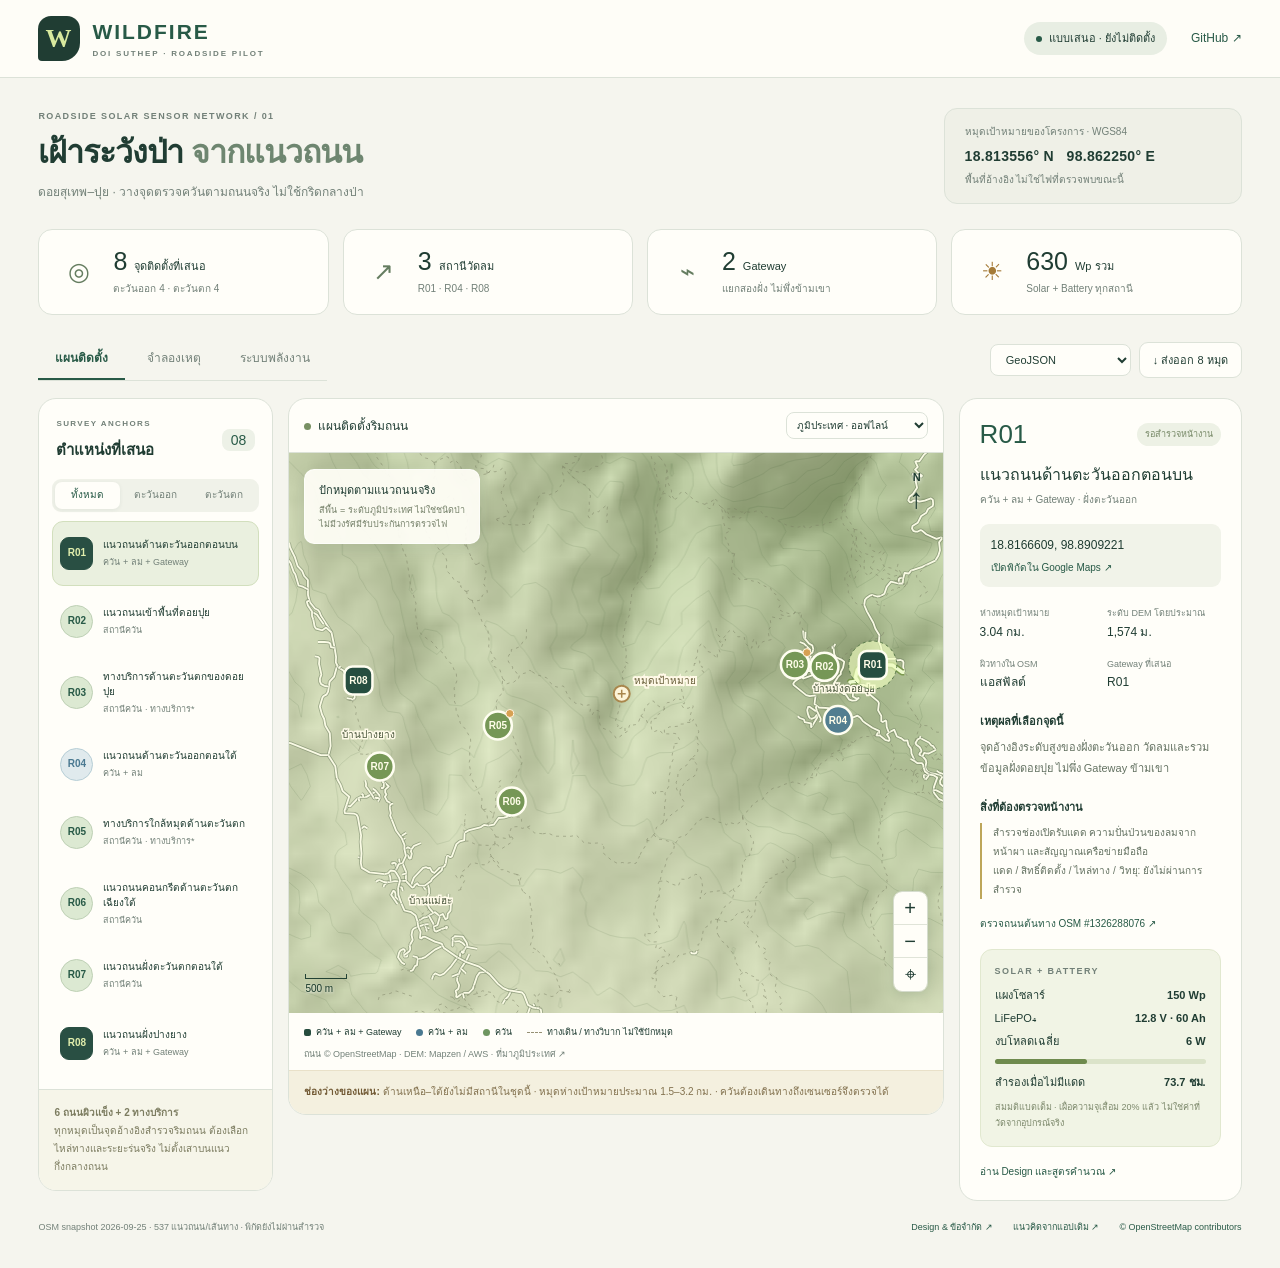
==== index.html @ 9681cc27 "feat: carry legacy PM CO history and incident timeline into roadside solar app" ====
<!doctype html>
<html lang="th">
<head>
  <meta charset="utf-8">
  <meta name="viewport" content="width=device-width,initial-scale=1">
  <meta name="theme-color" content="#193c32">
  <meta name="description" content="แผนเซนเซอร์ริมถนน 8 จุด รอบดอยสุเทพ–ปุย ใช้ Solar panel + Battery พร้อมแผนที่จริงและสถานการณ์จำลอง">
  <title>Wildfire — เฝ้าระวังป่าจากแนวถนน</title>
  <link rel="stylesheet" href="./styles.css">
  <link rel="stylesheet" href="./history.css">
</head>
<body>
  <a class="skip" href="#main">ข้ามไปเนื้อหา</a>
  <header class="topbar">
    <a class="brand" href="./index.html" aria-label="Wildfire หน้าแรก"><span class="brand-icon">W</span><span>WILDFIRE<small>DOI SUTHEP · ROADSIDE PILOT</small></span></a>
    <div class="topbar-right"><span class="mode-pill" id="mode-pill"><i></i>แบบเสนอ · ยังไม่ติดตั้ง</span><a href="https://github.com/saratchai1/wildfire" target="_blank" rel="noopener noreferrer" class="repo-link">GitHub ↗</a></div>
  </header>
  <main id="main">
    <section class="intro"><div><p class="eyebrow">ROADSIDE SOLAR SENSOR NETWORK / 01</p><h1>เฝ้าระวังป่า <span>จากแนวถนน</span></h1><p class="intro-copy">ดอยสุเทพ–ปุย · วางจุดตรวจควันตามถนนจริง ไม่ใช้กริดกลางป่า</p></div><div class="target-card"><span class="tiny-label">หมุดเป้าหมายของโครงการ · WGS84</span><strong>18.813556° N &nbsp; 98.862250° E</strong><small>พื้นที่อ้างอิง ไม่ใช่ไฟที่ตรวจพบขณะนี้</small></div></section>
    <section class="metrics" aria-label="สรุปแผนติดตั้ง"><article><span class="metric-icon">◎</span><div><strong>8 <small>จุดติดตั้งที่เสนอ</small></strong><span>ตะวันออก 4 · ตะวันตก 4</span></div></article><article><span class="metric-icon">↗</span><div><strong>3 <small>สถานีวัดลม</small></strong><span>R01 · R04 · R08</span></div></article><article><span class="metric-icon">⌁</span><div><strong>2 <small>Gateway</small></strong><span>แยกสองฝั่ง ไม่พึ่งข้ามเขา</span></div></article><article><span class="metric-icon solar">☀</span><div><strong>630 <small>Wp รวม</small></strong><span>Solar + Battery ทุกสถานี</span></div></article></section>
    <nav class="view-nav" aria-label="หน้าหลัก"><div class="tabs"><button class="active" data-view="plan" aria-pressed="true">แผนติดตั้ง</button><button data-view="demo" aria-pressed="false">จำลองเหตุ</button><button data-view="power" aria-pressed="false">ระบบพลังงาน</button></div><div class="export-group"><label class="sr-only" for="export-format">รูปแบบไฟล์พิกัด</label><select id="export-format"><option value="geojson">GeoJSON</option><option value="kml">KML / Google Earth</option><option value="csv">CSV</option></select><button id="export" class="button-outline">↓ ส่งออก 8 หมุด</button></div></nav>
    <section id="demo-controls" class="demo-controls" hidden aria-label="ควบคุมสถานการณ์จำลอง">
      <div class="demo-notice"><strong>สถานการณ์สังเคราะห์</strong><span>ไม่เชื่อมเซนเซอร์จริง · ไม่ส่งแจ้งเตือนหรือคำสั่งภายนอก</span></div>
      <div class="demo-inputs"><label>ฉากจำลอง<select id="scenario"><option value="smoke">ควัน PM + CO</option><option value="dust">ฝุ่นถนน · PM เพิ่มอย่างเดียว</option><option value="offline">ขาดข้อมูลฝั่งตะวันตก</option></select></label><label>จุดเริ่มฉาก<select id="source"><option value="target">หมุดเป้าหมายกลางป่า</option><option value="R03">ใกล้ R03 · ทดสอบตรวจจับ</option><option value="R05">ใกล้ R05 · ทดสอบตรวจจับ</option></select></label><label>ลมพัดไป <strong id="wind-label">90° · ตะวันออก</strong><input id="wind" type="range" min="0" max="359" value="90"></label><label>ความเร็วลม <strong id="speed-label">2.5 m/s</strong><input id="wind-speed" type="range" min="0" max="8" step="0.5" value="2.5"></label><label>อัตราลามตั้งต้นสมมติ <strong id="ros-label">4 m/min</strong><input id="ros" type="range" min="1" max="15" value="4"></label></div>
      <div class="playback"><button id="play" class="button-dark">▶ เล่นฉาก</button><button id="restart" class="button-outline">เริ่มใหม่</button><label class="timeline-label" for="minute">เวลา <strong id="minute-label">25 นาที</strong></label><input id="minute" type="range" min="0" max="60" value="25"><output id="demo-summary" aria-live="polite"></output></div>
    </section>
    <section id="workspace" class="workspace" aria-label="แผนที่และสถานี">
      <aside class="station-rail"><div class="rail-heading"><div><p class="eyebrow">SURVEY ANCHORS</p><h2>ตำแหน่งที่เสนอ</h2></div><span class="count-chip">08</span></div><div class="side-filter" role="group" aria-label="กรองฝั่ง"><button data-side="all" class="active" aria-pressed="true">ทั้งหมด</button><button data-side="E" aria-pressed="false">ตะวันออก</button><button data-side="W" aria-pressed="false">ตะวันตก</button></div><div id="site-list" class="site-list"></div><p class="rail-note"><b>6 ถนนผิวแข็ง + 2 ทางบริการ</b><br>ทุกหมุดเป็นจุดอ้างอิงสำรวจริมถนน ต้องเลือกไหล่ทางและระยะร่นจริง ไม่ตั้งเสาบนแนวกึ่งกลางถนน</p></aside>
      <section class="map-panel"><div class="map-toolbar"><div><span class="small-dot"></span><strong id="map-title">แผนติดตั้งริมถนน</strong></div><label><span class="sr-only">แผนที่ฐาน</span><select id="basemap"><option value="terrain">ภูมิประเทศ · ออฟไลน์</option><option value="satellite">ภาพดาวเทียม · ออนไลน์</option><option value="street">ถนน OSM · ออนไลน์</option></select></label></div>
        <div id="map" class="map" tabindex="0" role="region" aria-label="แผนที่เซนเซอร์ ใช้ปุ่มลูกศรเลื่อน ปุ่มบวกและลบซูม หรือเลือกสถานีจากรายการ"><canvas id="terrain-canvas" aria-hidden="true"></canvas><div id="tile-layer" aria-hidden="true"></div><svg id="map-svg" xmlns="http://www.w3.org/2000/svg" aria-label="หมุดสถานีและแนวถนน"></svg><div class="map-caption" id="map-caption"><b>ปักหมุดตามแนวถนนจริง</b><span>ไม่มีวงรัศมีรับประกันการตรวจไฟ</span></div><div class="north" aria-label="ทิศเหนือ">N<span>↑</span></div><div class="map-tools"><button id="zoom-in" aria-label="ซูมเข้า">+</button><button id="zoom-out" aria-label="ซูมออก">−</button><button id="fit" aria-label="แสดงทุกหมุด">⌖</button></div><div class="map-scale"><div id="scale-line"></div><span id="scale-label"></span></div><div id="tile-error" class="tile-error" hidden>ภาพฐานโหลดไม่ได้ · ถนนและภูมิประเทศออฟไลน์ยังใช้งานได้</div></div>
        <div class="map-legend"><span><i class="legend-dot hub"></i>ควัน + ลม + Gateway</span><span><i class="legend-dot weather"></i>ควัน + ลม</span><span><i class="legend-dot"></i>ควัน</span><span><i class="legend-dash"></i>ทางเดิน / ทางวิบาก ไม่ใช้ปักหมุด</span></div><div class="map-attribution" id="map-attribution"></div><div class="coverage-note"><b>ช่องว่างของแผน:</b> ด้านเหนือ–ใต้ยังไม่มีสถานีในชุดนี้ · หมุดห่างเป้าหมายประมาณ 1.5–3.2 กม. · ควันต้องเดินทางถึงเซนเซอร์จึงตรวจได้</div>
      </section>
      <aside id="details" class="details" aria-label="รายละเอียดสถานีที่เลือก"></aside>
    </section>
    <section id="power-view" class="power-view" hidden aria-label="คำนวณระบบพลังงาน"><div class="power-heading"><div><p class="eyebrow">ENERGY BUDGET</p><h2>พลังงานพอไหม เมื่อไม่มีแดด?</h2><p>ปรับสมมติฐานทั้งเครือข่าย แล้วดูผลแยกกำลังผลิตกับพลังงานสำรอง</p></div><span class="neutral-pill">ค่าคำนวณ · ไม่ใช่การวัดหน้างาน</span></div><div class="energy-controls"><label>แดดเทียบเท่าเต็มกำลัง <strong id="psh-label">3.0 ชั่วโมง/วัน</strong><input id="psh" type="range" min="0" max="6" step="0.5" value="3"></label><label>พลังงานแดดที่เหลือหลังเงาบัง <strong id="shade-label">100%</strong><input id="shade" type="range" min="0" max="100" step="5" value="100"></label><label>โหลดเทียบงบตั้งต้น <strong id="load-label">1.0 เท่า</strong><input id="load" type="range" min="0.5" max="3" step="0.1" value="1"></label></div><div id="energy-summary" class="energy-summary"></div><div class="table-scroll"><table><thead><tr><th>สถานี / ชุด</th><th>แผง</th><th>แบตเตอรี่</th><th>ใช้ / วัน</th><th>ผลิต / วัน</th><th>สำรองไร้แดด</th><th>ผลตามสมมติฐาน</th></tr></thead><tbody id="power-table"></tbody></table></div><div class="power-notes"><article><h3>เผื่อแบตเตอรี่เสื่อมแล้ว</h3><p>พลังงานใช้ได้ = V × Ah × DoD 80% × ประสิทธิภาพ 90% × ความจุเมื่อเสื่อม 80% เป้าหมายสำรอง ≥72 ชั่วโมง เริ่มจากแบตเต็ม</p></article><article><h3>ริมถนนไม่ได้แปลว่าแดดไม่ถูกบัง</h3><p>ต้องสำรวจเงาต้นไม้และสันเขา โดยเฉพาะช่วงเฝ้าระวังไฟและเดือนที่แดดน้อย ค่า 3 ชั่วโมงเป็นสมมติฐานออกแบบ ไม่ใช่สถิติแดดของแต่ละหมุด</p></article><article><h3>ไม่รวมกล้องในงบนี้</h3><p>ใช้ PM + CO แบบ electrochemical และวงจรกำลังต่ำ ถ้าเพิ่มกล้อง เราเตอร์ หรืออุปกรณ์อื่น ต้องวัดโหลดจริงแล้วคำนวณใหม่</p></article></div></section>
    <footer class="footer"><span id="data-status">กำลังอ่านชุดข้อมูลอ้างอิง…</span><div><a href="./docs/DESIGN.md" target="_blank" rel="noopener">Design & ข้อจำกัด ↗</a><a href="./docs/LEGACY_REFERENCE.md" target="_blank" rel="noopener">แนวคิดจากแอปเดิม ↗</a><a href="https://www.openstreetmap.org/copyright" target="_blank" rel="noopener">© OpenStreetMap contributors</a></div></footer>
  </main>
  <div id="toast" class="toast" role="status" hidden></div>
  <noscript><p>กรุณาเปิด JavaScript เพื่อใช้งานแผนที่ ข้อมูลพิกัดยังอ่านได้ใน docs/DESIGN.md</p></noscript>
  <script src="./data/context.js"></script><script src="./data/plan.js"></script><script src="./core.js"></script><script src="./app.js"></script><script src="./history.js"></script>
</body>
</html>
---- styles.css ----
:root{--bg:#f5f5ee;--paper:#fffef9;--ink:#203d33;--muted:#728078;--line:#dce2d8;--green:#285a47;--lime:#d8e99e;--orange:#bc713b;--blue:#4a7991;--radius:18px}*{box-sizing:border-box}body{margin:0;background:var(--bg);color:var(--ink);font-family:Tahoma,'Leelawadee UI',Thonburi,Arial,sans-serif;font-size:13px;line-height:1.65}button,select,input{font:inherit}button,a,input,select{-webkit-tap-highlight-color:transparent}button{cursor:pointer}button:focus-visible,a:focus-visible,select:focus-visible,input:focus-visible,#map:focus-visible{outline:3px solid #c88936;outline-offset:3px}a{color:var(--green);text-decoration:none}a:hover{text-decoration:underline}button,select{color:var(--ink)}[hidden]{display:none!important}.sr-only{position:absolute;width:1px;height:1px;overflow:hidden;clip:rect(0,0,0,0);white-space:nowrap}.skip{position:absolute;left:16px;top:-80px;background:white;padding:12px;z-index:99}.skip:focus{top:10px}.topbar{height:78px;padding:0 3%;display:flex;justify-content:space-between;align-items:center;border-bottom:1px solid var(--line);background:#fffef9e8}.brand{display:flex;align-items:center;gap:12px;font-size:21px;font-weight:bold;letter-spacing:2px;line-height:1.2}.brand:hover{text-decoration:none}.brand small{display:block;font-size:8px;color:var(--muted);letter-spacing:1.8px;margin-top:5px}.brand-icon{display:grid;place-items:center;background:var(--ink);color:var(--lime);width:42px;height:45px;border-radius:13px 13px 18px 4px;font-size:26px;font-family:Georgia,serif}.topbar-right{display:flex;align-items:center;gap:24px}.mode-pill,.neutral-pill{padding:7px 12px;border-radius:30px;background:#e8eee3;font-size:11px;white-space:nowrap}.mode-pill i{display:inline-block;width:6px;height:6px;border-radius:100%;background:var(--green);margin-right:7px}.mode-pill.demo{background:#fff0dd;color:#975b24}.repo-link{font-size:12px}main{max-width:1720px;padding:30px 3% 14px;margin:auto}.intro{display:flex;justify-content:space-between;align-items:center;gap:22px;margin-bottom:25px}.eyebrow{font-size:9px;letter-spacing:1.4px;color:var(--muted);margin:0 0 7px;font-weight:bold}h1{font-size:clamp(25px,2.5vw,36px);line-height:1.35;letter-spacing:-1px;margin:0;font-weight:600}h1 span{color:#6e8670}.intro-copy{color:var(--muted);margin:9px 0 0;font-size:12px}.target-card{padding:15px 20px;border:1px solid var(--line);border-radius:13px;display:flex;flex-direction:column;gap:4px;min-width:298px;background:#efF0e7}.tiny-label{font-size:10px;color:var(--muted)}.target-card strong{font-size:14px;font-family:Arial,sans-serif;letter-spacing:.3px}.target-card small{font-size:10px;color:var(--muted)}.metrics{display:grid;grid-template-columns:repeat(4,1fr);gap:14px;margin-bottom:24px}.metrics article{display:flex;align-items:center;gap:15px;background:var(--paper);padding:16px 20px;border:1px solid var(--line);border-radius:14px}.metric-icon{font-size:25px;width:39px;text-align:center;color:#657d60}.metric-icon.solar{color:#a57b38}.metrics strong{display:block;font-size:25px;font-weight:500;line-height:1.2;font-family:Arial,Tahoma,sans-serif}.metrics strong small{font-size:11px;font-family:Tahoma,sans-serif;font-weight:normal}.metrics article div>span{font-size:10px;color:var(--muted);display:block;margin-top:5px}.view-nav{display:flex;justify-content:space-between;gap:10px;align-items:center;margin-bottom:17px}.tabs{display:flex;gap:5px;border-bottom:1px solid var(--line)}.tabs button{background:none;border:0;border-bottom:2px solid transparent;padding:10px 17px;font-size:12px;color:var(--muted);border-radius:0}.tabs button.active{border-bottom-color:var(--green);color:var(--green);font-weight:bold}.export-group{display:flex;gap:8px;align-items:center}select{border:1px solid var(--line);border-radius:8px;background:var(--paper);padding:8px 11px;font-size:11px;max-width:100%}.button-outline,.button-dark{padding:8px 13px;border:1px solid var(--line);border-radius:9px;background:var(--paper);font-size:11px}.button-outline:hover{background:#eaf0e2}.button-dark{background:var(--green);color:white;border-color:var(--green)}.workspace{display:grid;grid-template-columns:235px minmax(350px,1fr) 283px;gap:15px;align-items:start}.station-rail,.map-panel,.details{background:var(--paper);border:1px solid var(--line);border-radius:var(--radius);overflow:hidden}.station-rail{padding:18px 13px 0}.rail-heading{display:flex;justify-content:space-between;align-items:center;padding:0 4px}.rail-heading h2{margin:0;font-size:15px}.rail-heading .eyebrow{font-size:8px}.count-chip{background:#edf1e7;color:var(--green);padding:3px 9px;border-radius:8px;font:14px Arial}.side-filter{display:flex;gap:3px;background:#f0f2e9;padding:3px;border-radius:9px;margin:17px 0 9px}.side-filter button{flex:1;border:0;border-radius:7px;padding:5px 4px;font-size:10px;background:none;color:var(--muted)}.side-filter button.active{background:var(--paper);box-shadow:0 1px 4px #193c3212;color:var(--green)}.site-card{display:flex;gap:10px;width:100%;align-items:center;text-align:left;background:none;border:1px solid transparent;border-radius:11px;padding:11px 7px;margin:3px 0;min-height:65px}.site-card:hover{background:#f1f3eb}.site-card.selected{background:#eaf0df;border-color:#d2dfbd}.site-id{display:grid;place-items:center;flex-shrink:0;font-size:10px;font-family:Arial,sans-serif;font-weight:bold;color:var(--green);background:#dce9d2;border:1px solid #bed0b5;border-radius:50%;width:33px;height:33px}.site-id.hub{border-radius:9px;background:#294f43;color:#e1eead;border-color:#294f43}.site-id.weather{background:#e0eaed;color:var(--blue);border-color:#b6ced6}.site-id.suspect{background:#cf773b;color:white;border-color:#9b5125}.site-id.unknown{background:#a0aaa6;color:white;border-color:#85908b}.site-card strong{display:block;font-size:10px;font-weight:normal;line-height:1.5}.site-card small{display:block;font-size:9px;color:var(--muted);margin-top:3px}.conditional-mark{color:#a77030}.rail-note{font-size:10px;line-height:1.8;margin:13px -13px 0;padding:14px 15px;background:#f6f5e9;color:#7c7c60;border-top:1px solid var(--line)}.map-toolbar{display:flex;justify-content:space-between;align-items:center;padding:13px 15px;border-bottom:1px solid var(--line);gap:10px}.map-toolbar strong{font-size:12px;font-weight:normal}.map-toolbar select{font-size:10px;padding:6px}.small-dot{display:inline-block;width:7px;height:7px;border-radius:50%;background:#789063;margin-right:7px}.map{height:560px;position:relative;background:#bac8aa;overflow:hidden;touch-action:none;cursor:grab}.map:active{cursor:grabbing}#terrain-canvas,#tile-layer,#map-svg{position:absolute;inset:0;width:100%;height:100%}#tile-layer{pointer-events:none;overflow:hidden}#tile-layer img{position:absolute;max-width:none}#map-svg{pointer-events:none}#map-svg .station-marker{pointer-events:all;cursor:pointer}.map-caption{position:absolute;top:16px;left:15px;background:#fffef7ed;box-shadow:0 4px 18px #203d3312;padding:11px 14px;border:1px solid #fff9;border-radius:10px;pointer-events:none;max-width:calc(100% - 78px);font-size:11px}.map-caption b{display:block;font-weight:normal}.map-caption span{display:block;font-size:9px;color:#758069;margin-top:3px}.north{position:absolute;right:19px;top:18px;text-align:center;font:bold 11px Arial;color:#1e3c31;text-shadow:0 1px 4px white;pointer-events:none}.north span{display:block;font-size:28px}.map-tools{display:flex;flex-direction:column;position:absolute;bottom:21px;right:15px;border:1px solid #d5dccd;box-shadow:0 2px 12px #23402f26;border-radius:9px;overflow:hidden}.map-tools button{width:33px;height:33px;border:0;border-bottom:1px solid #e0e4d8;background:#fffef8;font:20px Arial}.map-tools button:last-child{border:0}.map-scale{position:absolute;bottom:19px;left:16px;font:10px Arial;color:#163727;text-shadow:0 1px 3px white;pointer-events:none}#scale-line{height:5px;border:1px solid #224234;border-top:0;width:60px}.map-scale span{display:block;margin-top:4px}.map-legend{display:flex;flex-wrap:wrap;gap:7px 15px;padding:12px 15px 7px;font-size:9px}.map-legend span{display:flex;align-items:center;gap:5px}.legend-dot{width:7px;height:7px;background:#6e9560;display:inline-block;border-radius:50%}.legend-dot.hub{background:#264c3e;border-radius:2px}.legend-dot.weather{background:var(--blue)}.legend-dash{width:15px;border-top:1px dashed #969074}.map-attribution{padding:0 15px 8px;font-size:9px;color:var(--muted)}.map-attribution a{color:inherit}.coverage-note{padding:12px 15px;background:#f4f0df;border-top:1px solid #e9e1c9;font-size:10px;color:#82714e;line-height:1.85}.coverage-note b{color:#725a35}.tile-error{position:absolute;bottom:70px;left:15px;right:55px;background:#fff2d8;font-size:10px;padding:8px;border-radius:6px}.details{padding:20px}.detail-top{display:flex;justify-content:space-between;align-items:center;gap:8px}.detail-id{font:26px Arial;color:var(--green)}.detail-status{font-size:9px;color:#758765;background:#edf1e5;border-radius:20px;padding:4px 8px}.detail-status.warn{background:#fff0dc;color:#94652d}.details h2{font-size:16px;line-height:1.6;font-weight:500;margin:12px 0 4px}.detail-subtitle{font-size:10px;color:var(--muted);margin:0 0 16px}.coordinates{background:#f1f3e9;padding:11px;border-radius:9px;font:12px Arial,sans-serif;line-height:1.7}.coordinates a{font-size:10px;display:block;margin-top:3px}.detail-grid{display:grid;grid-template-columns:1fr 1fr;gap:14px;margin:19px 0}.detail-grid span{font-size:9px;color:var(--muted);display:block}.detail-grid b{font-size:12px;font-weight:normal}.details h3{font-size:11px;font-weight:bold;margin:19px 0 7px}.details p.reason,.field-note{font-size:11px;line-height:1.9;color:#647262;margin:0}.power-card{padding:14px;background:#f1f4e5;border:1px solid #e1e8cf;border-radius:12px;margin-top:16px}.power-card .power-line{display:flex;justify-content:space-between;gap:12px;font-size:11px;margin:5px 0}.power-card small{display:block;font-size:9px;color:#7c886b;margin-top:8px;line-height:1.8}.autonomy-bar{height:5px;background:#dbe3c9;border-radius:3px;margin:9px 0}.autonomy-bar span{height:100%;display:block;background:#6f8b4e;border-radius:3px}.field-note{border-left:2px solid #bda65a;padding-left:11px;font-size:10px}.data-values{display:grid;grid-template-columns:1fr 1fr;gap:8px;margin-top:15px}.data-values div{padding:10px;background:#f5eee3;border-radius:8px}.data-values strong{font:23px Arial;display:block;color:#a96830}.data-values small{font-size:9px;color:#7d7566}.detail-alert{padding:9px;background:#fff2e1;color:#9e662d;font-size:10px;border-radius:7px;margin-top:10px}.detail-doc{font-size:10px;display:block;margin-top:17px}.demo-controls{padding:16px 18px;background:#fff9ee;border:1px solid #e7ddc9;border-radius:14px;margin-bottom:16px}.demo-notice{display:flex;gap:15px;align-items:center;margin-bottom:13px;color:#9a693c;font-size:11px}.demo-notice span{font-size:10px;color:#99856a}.demo-inputs{display:grid;grid-template-columns:1.2fr 1.2fr 1fr 1fr 1fr;gap:20px}.demo-inputs label,.energy-controls label{font-size:10px;color:#7c806e;display:flex;flex-direction:column;gap:5px}.demo-inputs strong,.energy-controls strong{font-weight:normal;color:#304a39;font-size:12px}input[type=range]{accent-color:var(--green);width:100%;min-width:60px;cursor:pointer}.playback{display:flex;align-items:center;gap:12px;margin-top:16px}.timeline-label{font-size:10px;white-space:nowrap}.playback>input{flex:1}.playback output{font-size:10px;color:#916636;min-width:155px}.power-view{background:var(--paper);border:1px solid var(--line);padding:26px;border-radius:18px}.power-heading{display:flex;align-items:center;justify-content:space-between;gap:20px}.power-heading h2{margin:0;font-size:24px;font-weight:500}.power-heading p{color:var(--muted);font-size:11px}.energy-controls{display:grid;grid-template-columns:repeat(3,1fr);gap:35px;padding:24px;background:#f2f4e9;border-radius:12px;margin:20px 0}.energy-controls strong{font-size:18px}.energy-summary{display:grid;grid-template-columns:repeat(3,1fr);gap:14px;margin:20px 0}.energy-summary>div{border:1px solid var(--line);padding:17px;border-radius:12px}.energy-summary span{font-size:10px;color:var(--muted);display:block}.energy-summary strong{font:27px Arial;display:block;margin:6px 0}.energy-summary small{font-size:10px}.table-scroll{overflow:auto}table{width:100%;border-collapse:collapse;white-space:nowrap;font-size:11px}th{text-align:left;font-weight:normal;font-size:10px;color:var(--muted);background:#f5f5ee}td,th{padding:14px 12px;border-bottom:1px solid var(--line)}td strong{font-family:Arial}.pass{color:#527947}.fail{color:#b35335}.power-notes{display:grid;grid-template-columns:repeat(3,1fr);gap:24px;margin-top:25px}.power-notes h3{font-size:12px}.power-notes p{font-size:11px;color:var(--muted);line-height:1.9}.footer{display:flex;justify-content:space-between;gap:15px;font-size:9px;color:var(--muted);padding:19px 0}.footer div{display:flex;gap:20px}.toast{position:fixed;bottom:22px;left:50%;transform:translateX(-50%);padding:12px 20px;border-radius:10px;background:var(--ink);color:white;font-size:12px;box-shadow:0 4px 20px #0002;z-index:10;max-width:90vw}.station-marker:focus{outline:none}.station-marker:focus circle{stroke:#e6ac54;stroke-width:4}.station-marker text{font-family:Arial,sans-serif}.fatal{padding:30px;background:#fff0e0;color:#89522f}@media(min-width:1550px){.workspace{grid-template-columns:270px minmax(400px,1fr) 310px}.map{height:600px}.site-card{padding:12px}.site-card strong{font-size:11px}}@media(max-width:1190px){main{padding-left:20px;padding-right:20px}.workspace{grid-template-columns:215px minmax(330px,1fr)}.details{grid-column:1/-1;display:grid;grid-template-columns:1fr 1fr 1fr;gap:0 24px}.details .detail-header-block{grid-column:1}.details .detail-body-block{grid-column:2}.details .detail-power-block{grid-column:3}.map{height:540px}.metrics article{padding:14px;gap:9px}.metrics strong{font-size:22px}.metrics article div>span{font-size:9px}.demo-inputs{gap:12px}.playback output{min-width:125px}.target-card{min-width:270px}}@media(max-width:760px){.topbar{height:67px;padding:0 17px}.brand{font-size:17px}.brand-icon{width:35px;height:37px;font-size:23px}.brand small{font-size:6px}.topbar-right{gap:8px}.repo-link{display:none}.mode-pill{font-size:8px;padding:5px 8px}main{padding:22px 14px 10px}.intro{display:block;margin-bottom:18px}h1{font-size:28px}.intro-copy{font-size:11px}.target-card{margin-top:16px;min-width:0;padding:11px 14px;gap:2px}.target-card strong{font-size:13px}.metrics{grid-template-columns:1fr 1fr;gap:8px;margin-bottom:17px}.metrics article{padding:13px 10px}.metrics strong{font-size:23px}.metrics strong small{font-size:9px}.metric-icon{font-size:21px;width:27px}.metrics article div>span{font-size:8px}.view-nav{display:block;margin-bottom:14px}.tabs button{padding:10px 14px;font-size:11px;flex:1}.export-group{margin-top:12px;justify-content:flex-end}.tabs{display:flex}.workspace{display:flex;flex-direction:column;gap:12px}.station-rail{width:100%;padding-top:14px;order:2}.rail-heading{display:none}.side-filter{margin-top:0}.site-list{display:grid;grid-template-columns:1fr 1fr;gap:0 4px}.site-card{padding:8px 5px;gap:7px}.site-card strong{font-size:9px}.site-card small{font-size:8px}.site-id{width:29px;height:29px;font-size:9px}.rail-note{font-size:9px}.map-panel{width:100%;order:1}.map{height:405px}.map-toolbar{padding:11px}.map-toolbar strong{font-size:10px}.map-toolbar select{font-size:9px}.map-caption{top:12px;left:11px;font-size:10px;padding:9px 10px}.map-caption span{font-size:8px}.map-legend{font-size:8px;gap:5px 10px;padding:10px}.map-attribution{padding:0 10px 7px;font-size:8px}.coverage-note{font-size:9px;padding:10px}.details{display:block;order:3;width:100%;padding:18px}.detail-header-block{padding-bottom:0}.detail-grid{margin:15px 0}.demo-controls{padding:13px}.demo-notice{display:block}.demo-notice span{display:block;font-size:9px}.demo-inputs{grid-template-columns:1fr 1fr;gap:10px 15px}.demo-inputs label:last-child{grid-column:1/-1}.playback{flex-wrap:wrap;gap:8px}.playback>input{min-width:160px;order:4}.playback output{order:5;flex-basis:100%;text-align:right}.timeline-label{margin-left:auto}.power-view{padding:17px}.power-heading{display:block}.power-heading h2{font-size:22px}.energy-controls{grid-template-columns:1fr;gap:18px;padding:17px}.energy-summary{gap:7px;grid-template-columns:1fr}.energy-summary>div{padding:13px}.energy-summary strong{font-size:24px}.power-notes{grid-template-columns:1fr;gap:5px}.footer{display:block;font-size:8px}.footer div{margin-top:8px;gap:15px}}@media(prefers-reduced-motion:reduce){*{scroll-behavior:auto!important}}@media print{.topbar,.view-nav,.demo-controls,.footer,.map-tools,.side-filter{display:none}.workspace{display:block}.map-panel,.details,.station-rail{break-inside:avoid;margin-bottom:20px}.map{height:500px}.site-list{display:grid;grid-template-columns:repeat(4,1fr)}body{background:white}main{padding:0}.details{display:block}}
---- history.css ----
.telemetry-history { border-top: 1px solid #dde5df; margin-top: 20px; padding-top: 12px; }
.history-note { font-size: 11px; line-height: 1.7; color: #62756c; margin: 5px 0 10px; }
.history-chart { margin: 12px 0; border: 1px solid #e0e8e2; border-radius: 10px; padding: 9px; background: #fafcf9; }
.history-chart figcaption { display: flex; justify-content: space-between; color: #244d3a; font-size: 12px; font-weight: 700; }
.history-chart figcaption span { color: #63776c; font-weight: 400; }
.history-chart svg { width: 100%; height: auto; display: block; overflow: visible; }
.history-chart svg text { fill: #63776c; font-size: 9px; font-family: inherit; }
.history-grid { fill: none; stroke: #e0e8e2; stroke-width: .7; }
.history-line { fill: none; stroke-width: 2; stroke-linecap: round; stroke-linejoin: round; }
.history-line.pm { stroke: #27765b; }
.history-line.co { stroke: #b66b2d; }
.history-point { fill: #27765b; }
.history-threshold { fill: none; stroke: #94715a; stroke-dasharray: 4 3; stroke-width: 1; }
.history-empty { margin: 0; font-size: 11px; color: #7b6b55; }
.history-events { margin: 0; padding: 0; list-style: none; }
.history-events li { display: grid; grid-template-columns: 45px minmax(0, 1fr); gap: 9px; padding: 9px 0; border-bottom: 1px solid #edf0eb; }
.history-events time { color: #687e71; font-size: 10px; }
.history-events b { display: block; font-size: 11px; line-height: 1.7; color: #254837; }
.history-events small { display: block; font-size: 10px; line-height: 1.7; color: #657c6d; }
.history-ack { font-size: 11px; padding: 9px; background: #edf3eb; border-radius: 6px; }
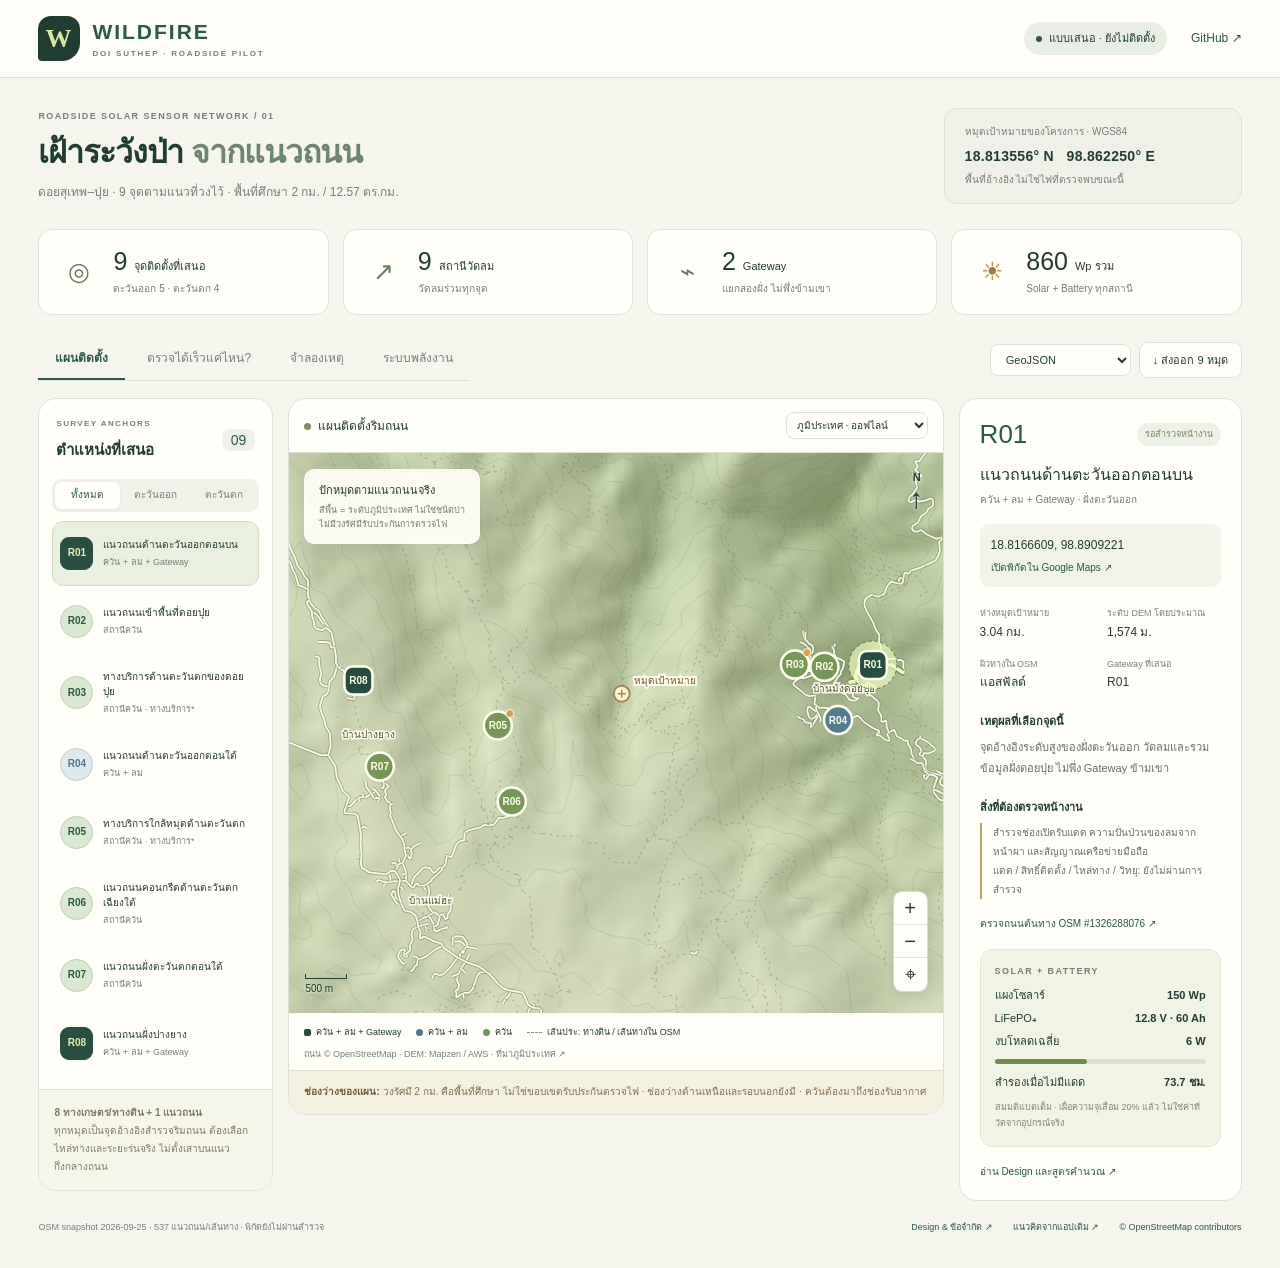
==== commit c52a379f: "feat: materialize tested nine-roadside-station 2km pilot and screening evidence [skip ci]" ====
--- a/index.html
+++ b/index.html
@@ -4,9 +4,9 @@
   <meta charset="utf-8">
   <meta name="viewport" content="width=device-width,initial-scale=1">
   <meta name="theme-color" content="#193c32">
-  <meta name="description" content="แผนเซนเซอร์ริมถนน 8 จุด รอบดอยสุเทพ–ปุย ใช้ Solar panel + Battery พร้อมแผนที่จริงและสถานการณ์จำลอง">
+  <meta name="description" content="แผนเซนเซอร์ริมถนน 9 จุด รอบดอยสุเทพ–ปุย ใช้ Solar panel + Battery พร้อมแผนที่จริงและสถานการณ์จำลอง">
   <title>Wildfire — เฝ้าระวังป่าจากแนวถนน</title>
-  <link rel="stylesheet" href="./styles.css">
+  <link rel="stylesheet" href="./styles.css"><link rel="stylesheet" href="./siting.css">
   <link rel="stylesheet" href="./history.css">
 </head>
 <body>
@@ -16,27 +16,44 @@
     <div class="topbar-right"><span class="mode-pill" id="mode-pill"><i></i>แบบเสนอ · ยังไม่ติดตั้ง</span><a href="https://github.com/saratchai1/wildfire" target="_blank" rel="noopener noreferrer" class="repo-link">GitHub ↗</a></div>
   </header>
   <main id="main">
-    <section class="intro"><div><p class="eyebrow">ROADSIDE SOLAR SENSOR NETWORK / 01</p><h1>เฝ้าระวังป่า <span>จากแนวถนน</span></h1><p class="intro-copy">ดอยสุเทพ–ปุย · วางจุดตรวจควันตามถนนจริง ไม่ใช้กริดกลางป่า</p></div><div class="target-card"><span class="tiny-label">หมุดเป้าหมายของโครงการ · WGS84</span><strong>18.813556° N &nbsp; 98.862250° E</strong><small>พื้นที่อ้างอิง ไม่ใช่ไฟที่ตรวจพบขณะนี้</small></div></section>
-    <section class="metrics" aria-label="สรุปแผนติดตั้ง"><article><span class="metric-icon">◎</span><div><strong>8 <small>จุดติดตั้งที่เสนอ</small></strong><span>ตะวันออก 4 · ตะวันตก 4</span></div></article><article><span class="metric-icon">↗</span><div><strong>3 <small>สถานีวัดลม</small></strong><span>R01 · R04 · R08</span></div></article><article><span class="metric-icon">⌁</span><div><strong>2 <small>Gateway</small></strong><span>แยกสองฝั่ง ไม่พึ่งข้ามเขา</span></div></article><article><span class="metric-icon solar">☀</span><div><strong>630 <small>Wp รวม</small></strong><span>Solar + Battery ทุกสถานี</span></div></article></section>
-    <nav class="view-nav" aria-label="หน้าหลัก"><div class="tabs"><button class="active" data-view="plan" aria-pressed="true">แผนติดตั้ง</button><button data-view="demo" aria-pressed="false">จำลองเหตุ</button><button data-view="power" aria-pressed="false">ระบบพลังงาน</button></div><div class="export-group"><label class="sr-only" for="export-format">รูปแบบไฟล์พิกัด</label><select id="export-format"><option value="geojson">GeoJSON</option><option value="kml">KML / Google Earth</option><option value="csv">CSV</option></select><button id="export" class="button-outline">↓ ส่งออก 8 หมุด</button></div></nav>
+    <section class="intro"><div><p class="eyebrow">ROADSIDE SOLAR SENSOR NETWORK / 01</p><h1>เฝ้าระวังป่า <span>จากแนวถนน</span></h1><p class="intro-copy">ดอยสุเทพ–ปุย · 9 จุดตามแนวที่วงไว้ · พื้นที่ศึกษา 2 กม. / 12.57 ตร.กม.</p></div><div class="target-card"><span class="tiny-label">หมุดเป้าหมายของโครงการ · WGS84</span><strong>18.813556° N &nbsp; 98.862250° E</strong><small>พื้นที่อ้างอิง ไม่ใช่ไฟที่ตรวจพบขณะนี้</small></div></section>
+    <section class="metrics" aria-label="สรุปแผนติดตั้ง"><article><span class="metric-icon">◎</span><div><strong>9 <small>จุดติดตั้งที่เสนอ</small></strong><span>ตะวันออก 5 · ตะวันตก 4</span></div></article><article><span class="metric-icon">↗</span><div><strong>9 <small>สถานีวัดลม</small></strong><span>วัดลมร่วมทุกจุด</span></div></article><article><span class="metric-icon">⌁</span><div><strong>2 <small>Gateway</small></strong><span>แยกสองฝั่ง ไม่พึ่งข้ามเขา</span></div></article><article><span class="metric-icon solar">☀</span><div><strong>860 <small>Wp รวม</small></strong><span>Solar + Battery ทุกสถานี</span></div></article></section>
+    <nav class="view-nav" aria-label="หน้าหลัก"><div class="tabs"><button class="active" data-view="plan" aria-pressed="true">แผนติดตั้ง</button><button data-view="analysis" aria-pressed="false">ตรวจได้เร็วแค่ไหน?</button><button data-view="demo" aria-pressed="false">จำลองเหตุ</button><button data-view="power" aria-pressed="false">ระบบพลังงาน</button></div><div class="export-group"><label class="sr-only" for="export-format">รูปแบบไฟล์พิกัด</label><select id="export-format"><option value="geojson">GeoJSON</option><option value="kml">KML / Google Earth</option><option value="csv">CSV</option></select><button id="export" class="button-outline">↓ ส่งออก 9 หมุด</button></div></nav>
     <section id="demo-controls" class="demo-controls" hidden aria-label="ควบคุมสถานการณ์จำลอง">
       <div class="demo-notice"><strong>สถานการณ์สังเคราะห์</strong><span>ไม่เชื่อมเซนเซอร์จริง · ไม่ส่งแจ้งเตือนหรือคำสั่งภายนอก</span></div>
       <div class="demo-inputs"><label>ฉากจำลอง<select id="scenario"><option value="smoke">ควัน PM + CO</option><option value="dust">ฝุ่นถนน · PM เพิ่มอย่างเดียว</option><option value="offline">ขาดข้อมูลฝั่งตะวันตก</option></select></label><label>จุดเริ่มฉาก<select id="source"><option value="target">หมุดเป้าหมายกลางป่า</option><option value="R03">ใกล้ R03 · ทดสอบตรวจจับ</option><option value="R05">ใกล้ R05 · ทดสอบตรวจจับ</option></select></label><label>ลมพัดไป <strong id="wind-label">90° · ตะวันออก</strong><input id="wind" type="range" min="0" max="359" value="90"></label><label>ความเร็วลม <strong id="speed-label">2.5 m/s</strong><input id="wind-speed" type="range" min="0" max="8" step="0.5" value="2.5"></label><label>อัตราลามตั้งต้นสมมติ <strong id="ros-label">4 m/min</strong><input id="ros" type="range" min="1" max="15" value="4"></label></div>
       <div class="playback"><button id="play" class="button-dark">▶ เล่นฉาก</button><button id="restart" class="button-outline">เริ่มใหม่</button><label class="timeline-label" for="minute">เวลา <strong id="minute-label">25 นาที</strong></label><input id="minute" type="range" min="0" max="60" value="25"><output id="demo-summary" aria-live="polite"></output></div>
     </section>
+    <section id="analysis-controls" class="analysis-controls" hidden aria-label="ประเมินแผนตามทิศลม">
+      <div class="analysis-heading"><div><p class="eyebrow">2 KM STUDY AREA · NOT CERTIFIED COVERAGE</p><h2>ควันจะถึงจุดไหน และใช้เวลานานเท่าไร?</h2><p>ทดสอบทั้งวง 12.57 ตร.กม. ไม่ใช่เฉพาะจุดที่ลมพัดเข้าหาเซนเซอร์</p></div><button id="screen-export" class="button-outline">↓ ส่งออกผลและสมมติฐาน</button></div>
+      <div class="analysis-warning"><b>นี่คือการคัดกรองทางเดินควัน ไม่ใช่เวลาตรวจไฟที่รับประกัน</b><span>ลมคงที่ · สมมติควันเกิดทันทีและอยู่ระดับช่องรับอากาศ · ยังไม่คิดควันลอยสูง การเจือจาง เรือนยอด และลมตามภูเขา จึงอาจเร็วเกินจริงหรือพลาดเหตุได้</span></div>
+      <div class="screen-inputs">
+        <label>จุดปล่อยควันสมมติ<select id="screen-source"><option value="center">หมุดกลางภูเขา</option><option value="north">เหนือหมุดกลาง 1.5 กม.</option><option value="south">ใต้หมุดกลาง 1.5 กม.</option><option value="near">ใกล้ E3 ระยะ 100 ม.</option><option value="custom">ตำแหน่งที่ดับเบิลคลิกแผนที่</option></select></label>
+        <label>ลมพัดไป <strong id="screen-wind-label"></strong><input id="screen-wind" type="range" min="0" max="359" value="90"></label>
+        <label>ความเร็วลม <strong id="screen-speed-label"></strong><input id="screen-speed" type="range" min="0" max="5" step="0.5" value="2"></label>
+        <label>ครึ่งมุมแนวควันสมมติ <strong id="screen-angle-label"></strong><input id="screen-angle" type="range" min="5" max="35" step="5" value="20"></label>
+        <label>เวลาที่อยากทดสอบ<select id="screen-goal"><option value="5">ภายใน 5 นาที</option><option value="10" selected>ภายใน 10 นาที</option><option value="15">ภายใน 15 นาที</option><option value="30">ภายใน 30 นาที</option></select></label>
+        <label>สถานีที่สมมติพร้อมใช้งาน<select id="screen-availability"><option value="all">ครบ 9 จุด</option><option value="east">เฉพาะตะวันออก 5 จุด</option><option value="west">เฉพาะตะวันตก 4 จุด</option><option value="none">ไม่มีจุดพร้อมใช้งาน</option></select></label>
+      </div>
+      <details class="screen-assumptions"><summary>สมมติฐานเวลา / พื้นที่รับควัน และความหมายของสี</summary><p>เวลา = ระยะตามแนวลม ÷ ความเร็วลม + รออ่านค่า 30 วินาที + ตรวจต่อเนื่อง 60 วินาที + ส่งข้อมูล 30 วินาที รวมส่วนอุปกรณ์ 2 นาที ยังไม่รวมเวลาก่อควันและการยืนยันโดยเจ้าหน้าที่</p><p>ครึ่งความกว้างแนวควัน = 25 ม. + ระยะตามลม × tan(ครึ่งมุม) เป็นรูปทรงทดสอบ ไม่ใช่รัศมีตรวจจับที่ผู้ผลิตรับรอง จุดทดสอบเว้น 250 ม. รวมทุกจุดในวงและ 16 ทิศลม น้ำหนักเท่ากัน ไม่ใช่สถิติลมจริง</p></details>
+      <div id="screen-source-summary" class="screen-source-summary" aria-live="polite"></div>
+      <div class="screen-legend"><span><i class="swatch green"></i>เข้าแนวควันและทันเวลาที่ตั้ง</span><span><i class="swatch orange"></i>เข้าแนวควัน แต่ช้ากว่าเป้าหมาย</span><span><i class="swatch purple"></i>ไม่เข้าแนวในฉากนี้ / เกิน 60 นาที</span><span><i class="swatch gray"></i>ประเมินไม่ได้</span><label><input id="screen-grid" type="checkbox" checked> แสดงจุดทดลองบนแผนที่ (ไม่ใช่จุดติดตั้ง)</label></div>
+    </section>
     <section id="workspace" class="workspace" aria-label="แผนที่และสถานี">
-      <aside class="station-rail"><div class="rail-heading"><div><p class="eyebrow">SURVEY ANCHORS</p><h2>ตำแหน่งที่เสนอ</h2></div><span class="count-chip">08</span></div><div class="side-filter" role="group" aria-label="กรองฝั่ง"><button data-side="all" class="active" aria-pressed="true">ทั้งหมด</button><button data-side="E" aria-pressed="false">ตะวันออก</button><button data-side="W" aria-pressed="false">ตะวันตก</button></div><div id="site-list" class="site-list"></div><p class="rail-note"><b>6 ถนนผิวแข็ง + 2 ทางบริการ</b><br>ทุกหมุดเป็นจุดอ้างอิงสำรวจริมถนน ต้องเลือกไหล่ทางและระยะร่นจริง ไม่ตั้งเสาบนแนวกึ่งกลางถนน</p></aside>
+      <aside class="station-rail"><div class="rail-heading"><div><p class="eyebrow">SURVEY ANCHORS</p><h2>ตำแหน่งที่เสนอ</h2></div><span class="count-chip">09</span></div><div class="side-filter" role="group" aria-label="กรองฝั่ง"><button data-side="all" class="active" aria-pressed="true">ทั้งหมด</button><button data-side="E" aria-pressed="false">ตะวันออก</button><button data-side="W" aria-pressed="false">ตะวันตก</button></div><div id="site-list" class="site-list"></div><p class="rail-note"><b>8 ทางเกษตร/ทางดิน + 1 แนวถนน</b><br>ทุกหมุดเป็นจุดอ้างอิงสำรวจริมถนน ต้องเลือกไหล่ทางและระยะร่นจริง ไม่ตั้งเสาบนแนวกึ่งกลางถนน</p></aside>
       <section class="map-panel"><div class="map-toolbar"><div><span class="small-dot"></span><strong id="map-title">แผนติดตั้งริมถนน</strong></div><label><span class="sr-only">แผนที่ฐาน</span><select id="basemap"><option value="terrain">ภูมิประเทศ · ออฟไลน์</option><option value="satellite">ภาพดาวเทียม · ออนไลน์</option><option value="street">ถนน OSM · ออนไลน์</option></select></label></div>
         <div id="map" class="map" tabindex="0" role="region" aria-label="แผนที่เซนเซอร์ ใช้ปุ่มลูกศรเลื่อน ปุ่มบวกและลบซูม หรือเลือกสถานีจากรายการ"><canvas id="terrain-canvas" aria-hidden="true"></canvas><div id="tile-layer" aria-hidden="true"></div><svg id="map-svg" xmlns="http://www.w3.org/2000/svg" aria-label="หมุดสถานีและแนวถนน"></svg><div class="map-caption" id="map-caption"><b>ปักหมุดตามแนวถนนจริง</b><span>ไม่มีวงรัศมีรับประกันการตรวจไฟ</span></div><div class="north" aria-label="ทิศเหนือ">N<span>↑</span></div><div class="map-tools"><button id="zoom-in" aria-label="ซูมเข้า">+</button><button id="zoom-out" aria-label="ซูมออก">−</button><button id="fit" aria-label="แสดงทุกหมุด">⌖</button></div><div class="map-scale"><div id="scale-line"></div><span id="scale-label"></span></div><div id="tile-error" class="tile-error" hidden>ภาพฐานโหลดไม่ได้ · ถนนและภูมิประเทศออฟไลน์ยังใช้งานได้</div></div>
-        <div class="map-legend"><span><i class="legend-dot hub"></i>ควัน + ลม + Gateway</span><span><i class="legend-dot weather"></i>ควัน + ลม</span><span><i class="legend-dot"></i>ควัน</span><span><i class="legend-dash"></i>ทางเดิน / ทางวิบาก ไม่ใช้ปักหมุด</span></div><div class="map-attribution" id="map-attribution"></div><div class="coverage-note"><b>ช่องว่างของแผน:</b> ด้านเหนือ–ใต้ยังไม่มีสถานีในชุดนี้ · หมุดห่างเป้าหมายประมาณ 1.5–3.2 กม. · ควันต้องเดินทางถึงเซนเซอร์จึงตรวจได้</div>
+        <div class="map-legend"><span><i class="legend-dot hub"></i>ควัน + ลม + Gateway</span><span><i class="legend-dot weather"></i>ควัน + ลม</span><span><i class="legend-dot"></i>ควัน</span><span><i class="legend-dash"></i>เส้นประ: ทางดิน / เส้นทางใน OSM</span></div><div class="map-attribution" id="map-attribution"></div><div class="coverage-note"><b>ช่องว่างของแผน:</b> วงรัศมี 2 กม. คือพื้นที่ศึกษา ไม่ใช่ขอบเขตรับประกันตรวจไฟ · ช่องว่างด้านเหนือและรอบนอกยังมี · ควันต้องมาถึงช่องรับอากาศ</div>
       </section>
       <aside id="details" class="details" aria-label="รายละเอียดสถานีที่เลือก"></aside>
     </section>
     <section id="power-view" class="power-view" hidden aria-label="คำนวณระบบพลังงาน"><div class="power-heading"><div><p class="eyebrow">ENERGY BUDGET</p><h2>พลังงานพอไหม เมื่อไม่มีแดด?</h2><p>ปรับสมมติฐานทั้งเครือข่าย แล้วดูผลแยกกำลังผลิตกับพลังงานสำรอง</p></div><span class="neutral-pill">ค่าคำนวณ · ไม่ใช่การวัดหน้างาน</span></div><div class="energy-controls"><label>แดดเทียบเท่าเต็มกำลัง <strong id="psh-label">3.0 ชั่วโมง/วัน</strong><input id="psh" type="range" min="0" max="6" step="0.5" value="3"></label><label>พลังงานแดดที่เหลือหลังเงาบัง <strong id="shade-label">100%</strong><input id="shade" type="range" min="0" max="100" step="5" value="100"></label><label>โหลดเทียบงบตั้งต้น <strong id="load-label">1.0 เท่า</strong><input id="load" type="range" min="0.5" max="3" step="0.1" value="1"></label></div><div id="energy-summary" class="energy-summary"></div><div class="table-scroll"><table><thead><tr><th>สถานี / ชุด</th><th>แผง</th><th>แบตเตอรี่</th><th>ใช้ / วัน</th><th>ผลิต / วัน</th><th>สำรองไร้แดด</th><th>ผลตามสมมติฐาน</th></tr></thead><tbody id="power-table"></tbody></table></div><div class="power-notes"><article><h3>เผื่อแบตเตอรี่เสื่อมแล้ว</h3><p>พลังงานใช้ได้ = V × Ah × DoD 80% × ประสิทธิภาพ 90% × ความจุเมื่อเสื่อม 80% เป้าหมายสำรอง ≥72 ชั่วโมง เริ่มจากแบตเต็ม</p></article><article><h3>ริมถนนไม่ได้แปลว่าแดดไม่ถูกบัง</h3><p>ต้องสำรวจเงาต้นไม้และสันเขา โดยเฉพาะช่วงเฝ้าระวังไฟและเดือนที่แดดน้อย ค่า 3 ชั่วโมงเป็นสมมติฐานออกแบบ ไม่ใช่สถิติแดดของแต่ละหมุด</p></article><article><h3>ไม่รวมกล้องในงบนี้</h3><p>ใช้ PM + CO แบบ electrochemical และวงจรกำลังต่ำ ถ้าเพิ่มกล้อง เราเตอร์ หรืออุปกรณ์อื่น ต้องวัดโหลดจริงแล้วคำนวณใหม่</p></article></div></section>
-    <footer class="footer"><span id="data-status">กำลังอ่านชุดข้อมูลอ้างอิง…</span><div><a href="./docs/DESIGN.md" target="_blank" rel="noopener">Design & ข้อจำกัด ↗</a><a href="./docs/LEGACY_REFERENCE.md" target="_blank" rel="noopener">แนวคิดจากแอปเดิม ↗</a><a href="https://www.openstreetmap.org/copyright" target="_blank" rel="noopener">© OpenStreetMap contributors</a></div></footer>
+    <section id="analysis-results" class="analysis-results" hidden></section>
+    <footer class="footer"><span id="data-status">กำลังอ่านชุดข้อมูลอ้างอิง…</span><div><a href="./docs/DESIGN_V2.md" target="_blank" rel="noopener">Design & ข้อจำกัด ↗</a><a href="./docs/LEGACY_REFERENCE.md" target="_blank" rel="noopener">แนวคิดจากแอปเดิม ↗</a><a href="https://www.openstreetmap.org/copyright" target="_blank" rel="noopener">© OpenStreetMap contributors</a></div></footer>
   </main>
   <div id="toast" class="toast" role="status" hidden></div>
   <noscript><p>กรุณาเปิด JavaScript เพื่อใช้งานแผนที่ ข้อมูลพิกัดยังอ่านได้ใน docs/DESIGN.md</p></noscript>
-  <script src="./data/context.js"></script><script src="./data/plan.js"></script><script src="./core.js"></script><script src="./app.js"></script><script src="./history.js"></script>
+  <script src="./data/context.js"></script><script src="./data/plan.js"></script><script src="./data/plan-v1-compare.js"></script><script src="./core.js"></script><script src="./siting.js"></script><script src="./app.js"></script><script src="./history.js"></script>
+<script src="./siting-ui.js"></script>
 </body>
 </html>
--- a/siting.css
+++ b/siting.css
@@ -0,0 +1 @@
+.analysis-controls,.analysis-results{margin:18px 0;padding:24px;background:#fffef7;border:1px solid #dce2d2;border-radius:16px}.analysis-heading{display:flex;align-items:center;justify-content:space-between;gap:18px}.analysis-heading h2{font-size:23px;margin:6px 0}.analysis-heading p{margin:8px 0;color:#647264}.analysis-warning{margin:18px 0;background:#f5edda;border-left:4px solid #b88c43;padding:12px 16px;line-height:1.65}.analysis-warning b,.analysis-warning span{display:block}.analysis-warning span{font-size:13px;margin-top:4px;color:#675b44}.screen-inputs{display:grid;grid-template-columns:repeat(3,minmax(0,1fr));gap:14px 24px}.screen-inputs label{display:flex;flex-direction:column;gap:8px;font-size:13px;color:#596451}.screen-inputs strong{color:#254f40}.screen-inputs select{width:100%;min-width:0;padding:10px;border:1px solid #d0d9c8;border-radius:8px;background:#fff;color:#304736;font:inherit}.screen-inputs input[type=range]{width:100%;accent-color:#365f47}.screen-assumptions{margin-top:18px;font-size:13px;line-height:1.8;color:#66715c}.screen-assumptions summary{cursor:pointer;color:#2d5745;font-weight:600}.screen-source-summary{display:grid;grid-template-columns:repeat(4,minmax(0,1fr));gap:12px;margin:18px 0}.screen-source-summary article{padding:16px;background:#f1f4eb;border-radius:10px;display:flex;flex-direction:column;gap:9px;overflow-wrap:anywhere}.screen-source-summary span{font-size:12px;color:#66735f}.screen-source-summary b{font-size:18px;color:#214e3d}.screen-source-summary small{color:#677661;line-height:1.6}.screen-legend{display:flex;gap:14px;flex-wrap:wrap;font-size:12px;color:#5c6b57;align-items:center}.screen-legend span{display:flex;align-items:center;gap:5px}.swatch{width:9px;height:9px;border-radius:50%;display:inline-block}.swatch.green{background:#278462}.swatch.orange{background:#d99936}.swatch.purple{background:#885785}.swatch.gray{background:#8a9191}.screen-legend label{margin-left:auto}.wind-results{display:grid;grid-template-columns:repeat(4,minmax(0,1fr));gap:10px;margin:20px 0}.wind-result{font:inherit;border:1px solid #d7e1d1;border-radius:9px;background:#f7f9f2;padding:12px;text-align:left;cursor:pointer}.wind-result span{display:block;font-size:12px;color:#586b53}.wind-result b{font-size:17px;display:block;margin:6px 0;color:#2e5841}.wind-result i{display:block;height:5px;background:linear-gradient(to right,#6c9876 var(--fraction),#e4e9de var(--fraction));border-radius:5px}.wind-result.selected{border-color:#315d46;background:#ecf3e6}.screen-fine{font-size:12px;line-height:1.8;color:#6c765f}.screen-fine a{color:#346c4c}.view-nav .tabs{flex-wrap:wrap}.analysis-results table{width:100%;border-collapse:collapse}.analysis-results th,.analysis-results td{text-align:left;padding:12px;border-bottom:1px solid #e3e8d9;white-space:nowrap;font-size:13px}.analysis-results th{background:#f1f4eb;color:#66745d}#study-area-layer{pointer-events:none}@media(max-width:1000px){.screen-source-summary{grid-template-columns:repeat(2,minmax(0,1fr))}.screen-inputs{grid-template-columns:repeat(2,minmax(0,1fr))}.wind-results{grid-template-columns:repeat(2,minmax(0,1fr))}}@media(max-width:600px){.analysis-controls,.analysis-results{padding:16px;margin:12px 0}.analysis-heading{align-items:flex-start;flex-direction:column}.analysis-heading h2{font-size:20px}.screen-inputs{grid-template-columns:1fr 1fr;gap:12px}.screen-source-summary{grid-template-columns:1fr}.screen-legend label{margin-left:0}.view-nav{align-items:stretch;flex-direction:column;gap:10px}.view-nav .tabs{display:grid;grid-template-columns:1fr 1fr;gap:4px}.analysis-results .table-scroll{max-width:100%;overflow-x:auto}.wind-result{padding:9px}}
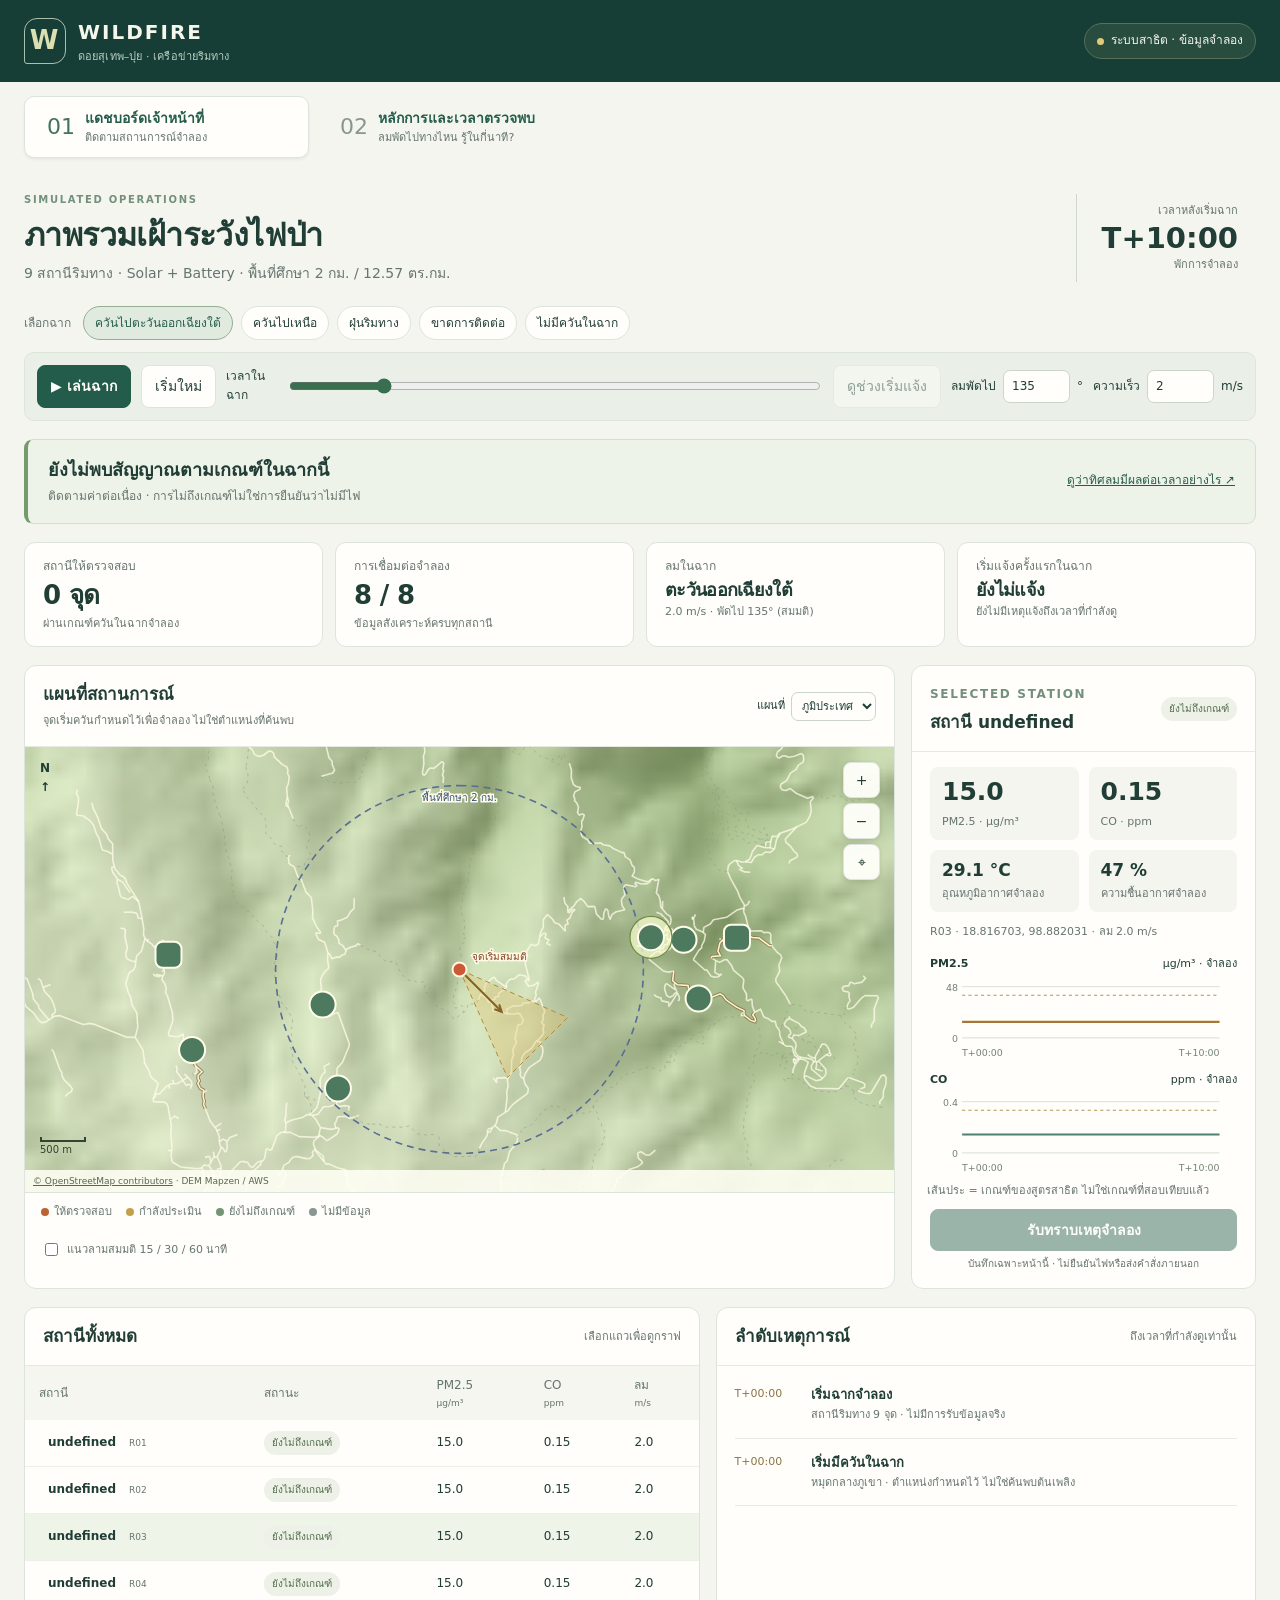
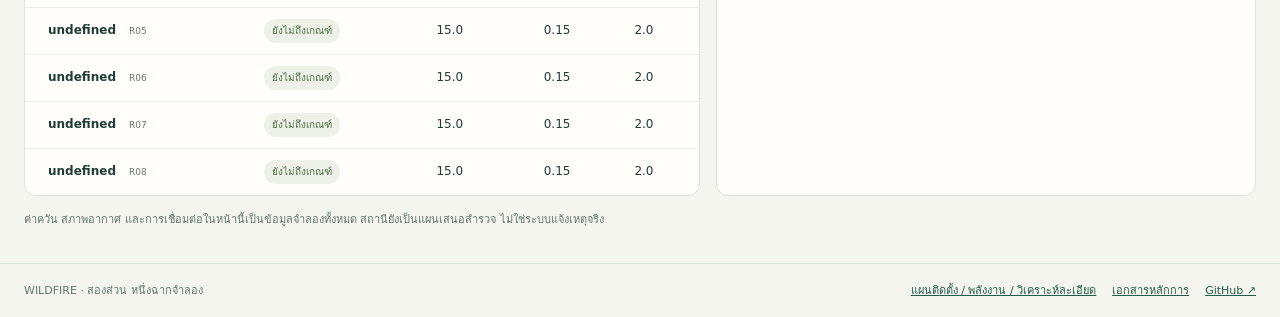
==== commit eebc5113: "feat: split wildfire into officer simulation and shared wind-time explainer" ====
--- a/index.html
+++ b/index.html
@@ -1,59 +1,39 @@
 <!doctype html>
 <html lang="th">
 <head>
-  <meta charset="utf-8">
-  <meta name="viewport" content="width=device-width,initial-scale=1">
-  <meta name="theme-color" content="#193c32">
-  <meta name="description" content="แผนเซนเซอร์ริมถนน 9 จุด รอบดอยสุเทพ–ปุย ใช้ Solar panel + Battery พร้อมแผนที่จริงและสถานการณ์จำลอง">
-  <title>Wildfire — เฝ้าระวังป่าจากแนวถนน</title>
-  <link rel="stylesheet" href="./styles.css"><link rel="stylesheet" href="./siting.css">
-  <link rel="stylesheet" href="./history.css">
+<meta charset="utf-8"><meta name="viewport" content="width=device-width,initial-scale=1"><meta name="theme-color" content="#163e36">
+<meta name="description" content="แดชบอร์ดจำลองสำหรับเจ้าหน้าที่ และอธิบายเวลาตรวจควันเมื่อไฟป่าเกิดในทิศลมต่าง ๆ รอบดอยสุเทพ–ปุย">
+<title>Wildfire | แดชบอร์ดเจ้าหน้าที่และหลักการตรวจพบ</title>
+<link rel="stylesheet" href="./console.css">
 </head>
 <body>
-  <a class="skip" href="#main">ข้ามไปเนื้อหา</a>
-  <header class="topbar">
-    <a class="brand" href="./index.html" aria-label="Wildfire หน้าแรก"><span class="brand-icon">W</span><span>WILDFIRE<small>DOI SUTHEP · ROADSIDE PILOT</small></span></a>
-    <div class="topbar-right"><span class="mode-pill" id="mode-pill"><i></i>แบบเสนอ · ยังไม่ติดตั้ง</span><a href="https://github.com/saratchai1/wildfire" target="_blank" rel="noopener noreferrer" class="repo-link">GitHub ↗</a></div>
-  </header>
-  <main id="main">
-    <section class="intro"><div><p class="eyebrow">ROADSIDE SOLAR SENSOR NETWORK / 01</p><h1>เฝ้าระวังป่า <span>จากแนวถนน</span></h1><p class="intro-copy">ดอยสุเทพ–ปุย · 9 จุดตามแนวที่วงไว้ · พื้นที่ศึกษา 2 กม. / 12.57 ตร.กม.</p></div><div class="target-card"><span class="tiny-label">หมุดเป้าหมายของโครงการ · WGS84</span><strong>18.813556° N &nbsp; 98.862250° E</strong><small>พื้นที่อ้างอิง ไม่ใช่ไฟที่ตรวจพบขณะนี้</small></div></section>
-    <section class="metrics" aria-label="สรุปแผนติดตั้ง"><article><span class="metric-icon">◎</span><div><strong>9 <small>จุดติดตั้งที่เสนอ</small></strong><span>ตะวันออก 5 · ตะวันตก 4</span></div></article><article><span class="metric-icon">↗</span><div><strong>9 <small>สถานีวัดลม</small></strong><span>วัดลมร่วมทุกจุด</span></div></article><article><span class="metric-icon">⌁</span><div><strong>2 <small>Gateway</small></strong><span>แยกสองฝั่ง ไม่พึ่งข้ามเขา</span></div></article><article><span class="metric-icon solar">☀</span><div><strong>860 <small>Wp รวม</small></strong><span>Solar + Battery ทุกสถานี</span></div></article></section>
-    <nav class="view-nav" aria-label="หน้าหลัก"><div class="tabs"><button class="active" data-view="plan" aria-pressed="true">แผนติดตั้ง</button><button data-view="analysis" aria-pressed="false">ตรวจได้เร็วแค่ไหน?</button><button data-view="demo" aria-pressed="false">จำลองเหตุ</button><button data-view="power" aria-pressed="false">ระบบพลังงาน</button></div><div class="export-group"><label class="sr-only" for="export-format">รูปแบบไฟล์พิกัด</label><select id="export-format"><option value="geojson">GeoJSON</option><option value="kml">KML / Google Earth</option><option value="csv">CSV</option></select><button id="export" class="button-outline">↓ ส่งออก 9 หมุด</button></div></nav>
-    <section id="demo-controls" class="demo-controls" hidden aria-label="ควบคุมสถานการณ์จำลอง">
-      <div class="demo-notice"><strong>สถานการณ์สังเคราะห์</strong><span>ไม่เชื่อมเซนเซอร์จริง · ไม่ส่งแจ้งเตือนหรือคำสั่งภายนอก</span></div>
-      <div class="demo-inputs"><label>ฉากจำลอง<select id="scenario"><option value="smoke">ควัน PM + CO</option><option value="dust">ฝุ่นถนน · PM เพิ่มอย่างเดียว</option><option value="offline">ขาดข้อมูลฝั่งตะวันตก</option></select></label><label>จุดเริ่มฉาก<select id="source"><option value="target">หมุดเป้าหมายกลางป่า</option><option value="R03">ใกล้ R03 · ทดสอบตรวจจับ</option><option value="R05">ใกล้ R05 · ทดสอบตรวจจับ</option></select></label><label>ลมพัดไป <strong id="wind-label">90° · ตะวันออก</strong><input id="wind" type="range" min="0" max="359" value="90"></label><label>ความเร็วลม <strong id="speed-label">2.5 m/s</strong><input id="wind-speed" type="range" min="0" max="8" step="0.5" value="2.5"></label><label>อัตราลามตั้งต้นสมมติ <strong id="ros-label">4 m/min</strong><input id="ros" type="range" min="1" max="15" value="4"></label></div>
-      <div class="playback"><button id="play" class="button-dark">▶ เล่นฉาก</button><button id="restart" class="button-outline">เริ่มใหม่</button><label class="timeline-label" for="minute">เวลา <strong id="minute-label">25 นาที</strong></label><input id="minute" type="range" min="0" max="60" value="25"><output id="demo-summary" aria-live="polite"></output></div>
-    </section>
-    <section id="analysis-controls" class="analysis-controls" hidden aria-label="ประเมินแผนตามทิศลม">
-      <div class="analysis-heading"><div><p class="eyebrow">2 KM STUDY AREA · NOT CERTIFIED COVERAGE</p><h2>ควันจะถึงจุดไหน และใช้เวลานานเท่าไร?</h2><p>ทดสอบทั้งวง 12.57 ตร.กม. ไม่ใช่เฉพาะจุดที่ลมพัดเข้าหาเซนเซอร์</p></div><button id="screen-export" class="button-outline">↓ ส่งออกผลและสมมติฐาน</button></div>
-      <div class="analysis-warning"><b>นี่คือการคัดกรองทางเดินควัน ไม่ใช่เวลาตรวจไฟที่รับประกัน</b><span>ลมคงที่ · สมมติควันเกิดทันทีและอยู่ระดับช่องรับอากาศ · ยังไม่คิดควันลอยสูง การเจือจาง เรือนยอด และลมตามภูเขา จึงอาจเร็วเกินจริงหรือพลาดเหตุได้</span></div>
-      <div class="screen-inputs">
-        <label>จุดปล่อยควันสมมติ<select id="screen-source"><option value="center">หมุดกลางภูเขา</option><option value="north">เหนือหมุดกลาง 1.5 กม.</option><option value="south">ใต้หมุดกลาง 1.5 กม.</option><option value="near">ใกล้ E3 ระยะ 100 ม.</option><option value="custom">ตำแหน่งที่ดับเบิลคลิกแผนที่</option></select></label>
-        <label>ลมพัดไป <strong id="screen-wind-label"></strong><input id="screen-wind" type="range" min="0" max="359" value="90"></label>
-        <label>ความเร็วลม <strong id="screen-speed-label"></strong><input id="screen-speed" type="range" min="0" max="5" step="0.5" value="2"></label>
-        <label>ครึ่งมุมแนวควันสมมติ <strong id="screen-angle-label"></strong><input id="screen-angle" type="range" min="5" max="35" step="5" value="20"></label>
-        <label>เวลาที่อยากทดสอบ<select id="screen-goal"><option value="5">ภายใน 5 นาที</option><option value="10" selected>ภายใน 10 นาที</option><option value="15">ภายใน 15 นาที</option><option value="30">ภายใน 30 นาที</option></select></label>
-        <label>สถานีที่สมมติพร้อมใช้งาน<select id="screen-availability"><option value="all">ครบ 9 จุด</option><option value="east">เฉพาะตะวันออก 5 จุด</option><option value="west">เฉพาะตะวันตก 4 จุด</option><option value="none">ไม่มีจุดพร้อมใช้งาน</option></select></label>
-      </div>
-      <details class="screen-assumptions"><summary>สมมติฐานเวลา / พื้นที่รับควัน และความหมายของสี</summary><p>เวลา = ระยะตามแนวลม ÷ ความเร็วลม + รออ่านค่า 30 วินาที + ตรวจต่อเนื่อง 60 วินาที + ส่งข้อมูล 30 วินาที รวมส่วนอุปกรณ์ 2 นาที ยังไม่รวมเวลาก่อควันและการยืนยันโดยเจ้าหน้าที่</p><p>ครึ่งความกว้างแนวควัน = 25 ม. + ระยะตามลม × tan(ครึ่งมุม) เป็นรูปทรงทดสอบ ไม่ใช่รัศมีตรวจจับที่ผู้ผลิตรับรอง จุดทดสอบเว้น 250 ม. รวมทุกจุดในวงและ 16 ทิศลม น้ำหนักเท่ากัน ไม่ใช่สถิติลมจริง</p></details>
-      <div id="screen-source-summary" class="screen-source-summary" aria-live="polite"></div>
-      <div class="screen-legend"><span><i class="swatch green"></i>เข้าแนวควันและทันเวลาที่ตั้ง</span><span><i class="swatch orange"></i>เข้าแนวควัน แต่ช้ากว่าเป้าหมาย</span><span><i class="swatch purple"></i>ไม่เข้าแนวในฉากนี้ / เกิน 60 นาที</span><span><i class="swatch gray"></i>ประเมินไม่ได้</span><label><input id="screen-grid" type="checkbox" checked> แสดงจุดทดลองบนแผนที่ (ไม่ใช่จุดติดตั้ง)</label></div>
-    </section>
-    <section id="workspace" class="workspace" aria-label="แผนที่และสถานี">
-      <aside class="station-rail"><div class="rail-heading"><div><p class="eyebrow">SURVEY ANCHORS</p><h2>ตำแหน่งที่เสนอ</h2></div><span class="count-chip">09</span></div><div class="side-filter" role="group" aria-label="กรองฝั่ง"><button data-side="all" class="active" aria-pressed="true">ทั้งหมด</button><button data-side="E" aria-pressed="false">ตะวันออก</button><button data-side="W" aria-pressed="false">ตะวันตก</button></div><div id="site-list" class="site-list"></div><p class="rail-note"><b>8 ทางเกษตร/ทางดิน + 1 แนวถนน</b><br>ทุกหมุดเป็นจุดอ้างอิงสำรวจริมถนน ต้องเลือกไหล่ทางและระยะร่นจริง ไม่ตั้งเสาบนแนวกึ่งกลางถนน</p></aside>
-      <section class="map-panel"><div class="map-toolbar"><div><span class="small-dot"></span><strong id="map-title">แผนติดตั้งริมถนน</strong></div><label><span class="sr-only">แผนที่ฐาน</span><select id="basemap"><option value="terrain">ภูมิประเทศ · ออฟไลน์</option><option value="satellite">ภาพดาวเทียม · ออนไลน์</option><option value="street">ถนน OSM · ออนไลน์</option></select></label></div>
-        <div id="map" class="map" tabindex="0" role="region" aria-label="แผนที่เซนเซอร์ ใช้ปุ่มลูกศรเลื่อน ปุ่มบวกและลบซูม หรือเลือกสถานีจากรายการ"><canvas id="terrain-canvas" aria-hidden="true"></canvas><div id="tile-layer" aria-hidden="true"></div><svg id="map-svg" xmlns="http://www.w3.org/2000/svg" aria-label="หมุดสถานีและแนวถนน"></svg><div class="map-caption" id="map-caption"><b>ปักหมุดตามแนวถนนจริง</b><span>ไม่มีวงรัศมีรับประกันการตรวจไฟ</span></div><div class="north" aria-label="ทิศเหนือ">N<span>↑</span></div><div class="map-tools"><button id="zoom-in" aria-label="ซูมเข้า">+</button><button id="zoom-out" aria-label="ซูมออก">−</button><button id="fit" aria-label="แสดงทุกหมุด">⌖</button></div><div class="map-scale"><div id="scale-line"></div><span id="scale-label"></span></div><div id="tile-error" class="tile-error" hidden>ภาพฐานโหลดไม่ได้ · ถนนและภูมิประเทศออฟไลน์ยังใช้งานได้</div></div>
-        <div class="map-legend"><span><i class="legend-dot hub"></i>ควัน + ลม + Gateway</span><span><i class="legend-dot weather"></i>ควัน + ลม</span><span><i class="legend-dot"></i>ควัน</span><span><i class="legend-dash"></i>เส้นประ: ทางดิน / เส้นทางใน OSM</span></div><div class="map-attribution" id="map-attribution"></div><div class="coverage-note"><b>ช่องว่างของแผน:</b> วงรัศมี 2 กม. คือพื้นที่ศึกษา ไม่ใช่ขอบเขตรับประกันตรวจไฟ · ช่องว่างด้านเหนือและรอบนอกยังมี · ควันต้องมาถึงช่องรับอากาศ</div>
-      </section>
-      <aside id="details" class="details" aria-label="รายละเอียดสถานีที่เลือก"></aside>
-    </section>
-    <section id="power-view" class="power-view" hidden aria-label="คำนวณระบบพลังงาน"><div class="power-heading"><div><p class="eyebrow">ENERGY BUDGET</p><h2>พลังงานพอไหม เมื่อไม่มีแดด?</h2><p>ปรับสมมติฐานทั้งเครือข่าย แล้วดูผลแยกกำลังผลิตกับพลังงานสำรอง</p></div><span class="neutral-pill">ค่าคำนวณ · ไม่ใช่การวัดหน้างาน</span></div><div class="energy-controls"><label>แดดเทียบเท่าเต็มกำลัง <strong id="psh-label">3.0 ชั่วโมง/วัน</strong><input id="psh" type="range" min="0" max="6" step="0.5" value="3"></label><label>พลังงานแดดที่เหลือหลังเงาบัง <strong id="shade-label">100%</strong><input id="shade" type="range" min="0" max="100" step="5" value="100"></label><label>โหลดเทียบงบตั้งต้น <strong id="load-label">1.0 เท่า</strong><input id="load" type="range" min="0.5" max="3" step="0.1" value="1"></label></div><div id="energy-summary" class="energy-summary"></div><div class="table-scroll"><table><thead><tr><th>สถานี / ชุด</th><th>แผง</th><th>แบตเตอรี่</th><th>ใช้ / วัน</th><th>ผลิต / วัน</th><th>สำรองไร้แดด</th><th>ผลตามสมมติฐาน</th></tr></thead><tbody id="power-table"></tbody></table></div><div class="power-notes"><article><h3>เผื่อแบตเตอรี่เสื่อมแล้ว</h3><p>พลังงานใช้ได้ = V × Ah × DoD 80% × ประสิทธิภาพ 90% × ความจุเมื่อเสื่อม 80% เป้าหมายสำรอง ≥72 ชั่วโมง เริ่มจากแบตเต็ม</p></article><article><h3>ริมถนนไม่ได้แปลว่าแดดไม่ถูกบัง</h3><p>ต้องสำรวจเงาต้นไม้และสันเขา โดยเฉพาะช่วงเฝ้าระวังไฟและเดือนที่แดดน้อย ค่า 3 ชั่วโมงเป็นสมมติฐานออกแบบ ไม่ใช่สถิติแดดของแต่ละหมุด</p></article><article><h3>ไม่รวมกล้องในงบนี้</h3><p>ใช้ PM + CO แบบ electrochemical และวงจรกำลังต่ำ ถ้าเพิ่มกล้อง เราเตอร์ หรืออุปกรณ์อื่น ต้องวัดโหลดจริงแล้วคำนวณใหม่</p></article></div></section>
-    <section id="analysis-results" class="analysis-results" hidden></section>
-    <footer class="footer"><span id="data-status">กำลังอ่านชุดข้อมูลอ้างอิง…</span><div><a href="./docs/DESIGN_V2.md" target="_blank" rel="noopener">Design & ข้อจำกัด ↗</a><a href="./docs/LEGACY_REFERENCE.md" target="_blank" rel="noopener">แนวคิดจากแอปเดิม ↗</a><a href="https://www.openstreetmap.org/copyright" target="_blank" rel="noopener">© OpenStreetMap contributors</a></div></footer>
-  </main>
-  <div id="toast" class="toast" role="status" hidden></div>
-  <noscript><p>กรุณาเปิด JavaScript เพื่อใช้งานแผนที่ ข้อมูลพิกัดยังอ่านได้ใน docs/DESIGN.md</p></noscript>
-  <script src="./data/context.js"></script><script src="./data/plan.js"></script><script src="./data/plan-v1-compare.js"></script><script src="./core.js"></script><script src="./siting.js"></script><script src="./app.js"></script><script src="./history.js"></script>
-<script src="./siting-ui.js"></script>
-</body>
-</html>
+<a class="skip" href="#main">ข้ามไปเนื้อหา</a>
+<header class="app-header"><a class="brand" href="#dashboard"><span class="brand-symbol">W</span><span>WILDFIRE<small>ดอยสุเทพ–ปุย · เครือข่ายริมทาง</small></span></a><span class="demo-badge"><i></i>ระบบสาธิต · ข้อมูลจำลอง</span></header>
+<nav class="primary-nav" aria-label="สองส่วนหลักของแอป"><a id="nav-dashboard" href="#dashboard" aria-current="page"><span class="nav-number">01</span><span><b>แดชบอร์ดเจ้าหน้าที่</b><small>ติดตามสถานการณ์จำลอง</small></span></a><a id="nav-principles" href="#principles"><span class="nav-number">02</span><span><b>หลักการและเวลาตรวจพบ</b><small>ลมพัดไปทางไหน รู้ในกี่นาที?</small></span></a></nav>
+<main id="main">
+<div id="fatal" class="fatal" hidden role="alert"></div>
+<section id="dashboard" aria-labelledby="dashboard-heading">
+<div class="page-heading"><div><p class="eyebrow">SIMULATED OPERATIONS</p><h1 id="dashboard-heading">ภาพรวมเฝ้าระวังไฟป่า</h1><p>9 สถานีริมทาง · Solar + Battery · พื้นที่ศึกษา 2 กม. / 12.57 ตร.กม.</p></div><div class="clock"><small>เวลาหลังเริ่มฉาก</small><strong id="ops-clock">T+10:00</strong><span id="play-status">พักการจำลอง</span></div></div>
+<div class="preset-bar"><span>เลือกฉาก</span><button data-preset="smoke">ควันไปตะวันออกเฉียงใต้</button><button data-preset="north">ควันไปเหนือ</button><button data-preset="dust">ฝุ่นริมทาง</button><button data-preset="offline">ขาดการติดต่อ</button><button data-preset="normal">ไม่มีควันในฉาก</button></div>
+<div class="playback"><button id="play" class="primary-button">▶ เล่นฉาก</button><button id="restart" class="quiet-button">เริ่มใหม่</button><label class="time-slider">เวลาในฉาก <input id="ops-minute" type="range" min="0" max="60" step="0.5" value="10" aria-label="เวลาในฉาก นาที"></label><button id="jump-alert" class="quiet-button">ดูช่วงเริ่มแจ้ง</button><label>ลมพัดไป <input id="ops-wind" type="number" data-key="windToDeg" min="0" max="359" step="1" value="135" aria-label="ทิศที่ลมพัดไป องศา"> °</label><label>ความเร็ว <input id="ops-speed" type="number" data-key="windSpeedMps" min="0" max="8" step="0.5" value="2" aria-label="ความเร็วลม เมตรต่อวินาที"> m/s</label></div>
+<div id="ops-situation" class="situation" role="status"></div>
+<div class="metric-row"><article><span>สถานีให้ตรวจสอบ</span><strong id="metric-alerts">—</strong><small>ผ่านเกณฑ์ควันในฉากจำลอง</small></article><article><span>การเชื่อมต่อจำลอง</span><strong id="metric-online">—</strong><small id="metric-quality">—</small></article><article><span>ลมในฉาก</span><strong id="metric-wind">—</strong><small id="metric-speed">—</small></article><article><span>เริ่มแจ้งครั้งแรกในฉาก</span><strong id="metric-first">—</strong><small id="metric-first-note">จากสูตร PM + CO เดิม</small></article></div>
+<div class="ops-grid"><section class="panel map-panel"><div class="panel-heading"><div><h2>แผนที่สถานการณ์</h2><small>จุดเริ่มควันกำหนดไว้เพื่อจำลอง ไม่ใช่ตำแหน่งที่ค้นพบ</small></div><label class="basemap-label">แผนที่ <select data-basemap="ops"><option value="terrain">ภูมิประเทศ</option><option value="satellite">ดาวเทียม</option></select></label></div><div id="ops-map" class="map-host" aria-label="แผนที่สถานีจำลอง"></div><div class="map-legend"><span><i class="dot suspect"></i>ให้ตรวจสอบ</span><span><i class="dot pending"></i>กำลังประเมิน</span><span><i class="dot normal"></i>ยังไม่ถึงเกณฑ์</span><span><i class="dot unknown"></i>ไม่มีข้อมูล</span></div><div class="map-footer"><label><input id="spread-toggle" type="checkbox"> แนวลามสมมติ 15 / 30 / 60 นาที</label><span id="spread-note" hidden>สาธิตเท่านั้น · ไม่ใช้กำหนดเขตปลอดภัย</span></div></section>
+<aside class="panel station-panel"><div class="panel-heading"><div><p class="eyebrow">SELECTED STATION</p><h2 id="station-title">สถานี E3</h2></div><span id="station-status" class="status-chip"></span></div><div id="station-values" class="reading-grid"></div><p id="station-note" class="station-note"></p><div id="station-charts" class="station-charts"></div><button id="ack" class="primary-button full-width" disabled>รับทราบเหตุจำลอง</button><small class="local-note">บันทึกเฉพาะหน้านี้ · ไม่ยืนยันไฟหรือส่งคำสั่งภายนอก</small></aside></div>
+<div class="bottom-grid"><section class="panel"><div class="panel-heading"><h2>สถานีทั้งหมด</h2><small>เลือกแถวเพื่อดูกราฟ</small></div><div class="table-scroll"><table class="station-table"><thead><tr><th>สถานี</th><th>สถานะ</th><th>PM2.5 <small>µg/m³</small></th><th>CO <small>ppm</small></th><th>ลม <small>m/s</small></th></tr></thead><tbody id="station-table"></tbody></table></div></section><section class="panel"><div class="panel-heading"><h2>ลำดับเหตุการณ์</h2><small>ถึงเวลาที่กำลังดูเท่านั้น</small></div><ol id="events" class="event-list"></ol></section></div>
+<p class="view-note">ค่าควัน สภาพอากาศ และการเชื่อมต่อในหน้านี้เป็นข้อมูลจำลองทั้งหมด สถานียังเป็นแผนเสนอสำรวจ ไม่ใช่ระบบแจ้งเหตุจริง</p>
+</section>
+<section id="principles" hidden aria-labelledby="principles-heading">
+<div class="page-heading"><div><p class="eyebrow">HOW DETECTION WORKS</p><h1 id="principles-heading">ไฟเริ่มแล้ว เราจะรู้เมื่อไร?</h1><p>เลือกจุดเริ่มและทิศลม แล้วดู <b>เวลาควันเดินทางถึง</b> เทียบกับ <b>เวลาเข้าเกณฑ์แจ้งในแบบจำลอง</b></p></div><button id="replay" class="primary-button">▶ ดูฉากนี้บนแดชบอร์ด</button></div>
+<div class="principle-steps"><article><span>1</span><div><h3>ไฟเริ่ม → มีควัน</h3><p>กำหนดระยะก่อนเริ่มมีควัน ไม่ถือว่าไฟเริ่มแล้วเซนเซอร์รู้ทันที</p></div></article><article><span>2</span><div><h3>ลมพาควันไปยังสถานี</h3><p>สถานีที่ใกล้ที่สุดอาจไม่ได้รับควัน หากลมพัดไปอีกทาง</p></div></article><article><span>3</span><div><h3>PM + CO ผ่านเกณฑ์ → แจ้ง</h3><p>ต้องมีความเข้มข้นเพียงพอ และเผื่อเวลาอ่าน ประเมิน และส่งข้อมูล</p></div></article></div>
+<div class="learn-grid"><aside class="panel learn-controls"><p class="eyebrow">ลองเปลี่ยนเงื่อนไข</p><label>จุดเริ่มไฟสมมติ<select id="learn-source"><option value="center">หมุดกลางภูเขา</option><option value="near">ใกล้สถานี E3</option><option value="north">ตอนเหนือของพื้นที่</option><option value="south">ตอนใต้ของพื้นที่</option><option value="custom">พิกัดที่กำหนดเอง</option></select></label><p id="learn-coordinates" class="coordinate-text"></p><details><summary>กรอกพิกัดเอง</summary><label>Latitude<input id="source-lat" type="number" step="0.000001"></label><label>Longitude<input id="source-lon" type="number" step="0.000001"></label><button id="apply-source" class="quiet-button">ใช้พิกัดนี้</button></details><h3 class="compass-heading">ลมพัดไปทาง <b id="learn-direction">—</b></h3><div id="compass" class="compass" role="group" aria-label="เลือกทิศที่ลมพัดไป"></div><label>ทิศละเอียด <span id="learn-bearing-label"></span><input id="learn-wind" data-key="windToDeg" type="range" min="0" max="359" step="1" value="135"></label><label>ความเร็วลม <b id="learn-speed-label"></b><input id="learn-speed" data-key="windSpeedMps" type="range" min="0" max="8" step="0.5" value="2"></label><label>หลังไฟเริ่ม กี่นาทีจึงมีควัน?<select id="smoke-delay" data-key="smokeDelayMin"><option value="0">0 นาที · สมมติมีควันทันที</option><option value="1">1 นาที</option><option value="3">3 นาที</option><option value="5">5 นาที</option><option value="10">10 นาที</option><option value="15">15 นาที</option></select></label><details><summary>สมมติฐานและสถานีพร้อมใช้งาน</summary><p>ลมคงที่ · กรอบประเมิน 60 นาที · แนวเดินทางควันครึ่งมุม 20° แยกจากสูตรความเข้มข้น</p><label>สถานีในฉาก<select id="availability" data-key="availability"><option value="all">ครบ 9 จุด</option><option value="east">เฉพาะตะวันออก</option><option value="west">เฉพาะตะวันตก</option><option value="none">ไม่มีสถานีพร้อม</option></select></label><p>เวลาอุปกรณ์สมมติรวม 2 นาที: อ่านค่า 30 วินาที + ประเมินต่อเนื่อง 60 วินาที + ส่งข้อมูล 30 วินาที สูตรเดิมประเมินเกณฑ์ทุก 0.5 นาที</p></details></aside>
+<div class="learn-content"><div class="result-pair"><article class="arrival-card"><span>ควันถึงจุดแรกตามแนวสมมติ</span><strong id="arrival-time">—</strong><b id="arrival-station">—</b><small>เฉพาะการเดินทาง ไม่ใช่เวลาเซนเซอร์แจ้ง</small></article><article class="alert-card"><span>ระบบแจ้งให้ตรวจสอบในฉากจำลอง</span><strong id="alert-time">—</strong><b id="alert-station">—</b><small>จากเกณฑ์ PM + CO รวมเวลาอุปกรณ์แล้ว</small></article></div><div id="learn-explanation" class="learn-explanation" role="status"></div><section class="panel map-panel"><div class="panel-heading"><div><h2>ลมพาควันไปทางไหน?</h2><small>ดับเบิลคลิกภายในวงเพื่อเปลี่ยนจุดเริ่ม</small></div><label class="basemap-label">แผนที่ <select data-basemap="learn"><option value="terrain">ภูมิประเทศ</option><option value="satellite">ดาวเทียม</option></select></label></div><div id="learn-map" class="map-host" aria-label="แผนที่อธิบายทิศลมและสถานีรับควัน"></div><div class="map-legend"><span><i class="dot source"></i>จุดเริ่มสมมติ</span><span><i class="dot pending"></i>แนวควันสมมติ</span><span>เส้นวง 2 กม. = พื้นที่ศึกษา ไม่ใช่รัศมีตรวจจับ</span></div></section></div></div>
+<section class="panel direction-panel"><div class="panel-heading"><div><p class="eyebrow">SAME FIRE · DIFFERENT WIND</p><h2>จุดเริ่มเดียวกัน ลม 8 ทิศ จะรู้เมื่อไร?</h2><p>เวลาทุกช่องเริ่มนับจากไฟเริ่มในฉากเดียวกัน · คลิกทิศเพื่อดูแผนที่</p></div><button id="export-comparison" class="quiet-button">↓ ผลเปรียบเทียบ JSON</button></div><div class="table-scroll"><table class="direction-table"><thead><tr><th>ลมพัดไปทาง</th><th>สถานีรับแนวควันก่อน</th><th>ควันถึงโดยประมาณ</th><th>สถานีเข้าเกณฑ์ก่อน</th><th>แจ้งในแบบจำลอง</th></tr></thead><tbody id="direction-table"></tbody></table></div></section>
+<div class="explanation-grid"><article class="panel"><h2>สองเวลานี้ต่างกันอย่างไร?</h2><p><b>ควันถึง</b> คำนวณจากระยะตามแนวลมหารด้วยความเร็วลม เมื่อสถานีอยู่ในแนวควันสมมติ</p><p><b>แจ้งในแบบจำลอง</b> รอให้ทั้ง PM2.5 และ CO สูงกว่าเกณฑ์ของสูตรเดิม แล้วเพิ่มเวลาอุปกรณ์ ไม่ได้เอาเวลาเดินทางมาบวกซ้ำ</p><p class="formula">เวลาแจ้ง = ก่อนมีควัน + เวลาถึงเกณฑ์ PM/CO + เวลาอุปกรณ์</p></article><article class="panel"><h2>ตัวเลขนี้บอกอะไรได้?</h2><p>ใช้เปรียบเทียบทิศลมและเห็นช่องว่างของแผนริมทาง ยังไม่ใช่เวลาตรวจไฟจริงที่รับประกัน และยังไม่รวมเวลาเจ้าหน้าที่ตรวจยืนยัน</p><p>ควันอาจยกตัว เจือจาง หรือถูกลมตามภูเขาพาไปต่างจากฉากนี้ การไม่พบสัญญาณจึงไม่ได้แปลว่าไม่มีไฟ</p><p>ข้อมูลเชื้อเพลิง ลมภาคสนาม และการสอบเทียบยังต้องเพิ่มก่อนใช้พยากรณ์จริง <a href="./docs/OPERATOR_EXPLAINER.md">อ่านหลักการและแหล่งอ้างอิง ↗</a></p></article></div>
+</section>
+</main>
+<footer class="app-footer"><span>WILDFIRE · สองส่วน หนึ่งฉากจำลอง</span><div><a href="./planning.html">แผนติดตั้ง / พลังงาน / วิเคราะห์ละเอียด</a><a href="./docs/OPERATOR_EXPLAINER.md">เอกสารหลักการ</a><a href="https://github.com/saratchai1/wildfire" target="_blank" rel="noopener noreferrer">GitHub ↗</a></div></footer>
+<div id="toast" class="toast" role="status" hidden></div>
+<noscript><p>เปิด JavaScript เพื่อดูการจำลอง พิกัดและหลักการอ่านได้จากเอกสารใน repository</p></noscript>
+<script src="./data/context.js"></script><script src="./data/plan.js"></script><script src="./core.js"></script><script src="./siting.js"></script><script src="./console-model.js"></script><script src="./console-map.js"></script><script src="./console.js"></script>
+</body></html>
--- a/console.css
+++ b/console.css
@@ -0,0 +1,2 @@
+:root{color-scheme:light;--ink:#203d36;--muted:#66756f;--line:#dde4de;--paper:#fffefa;--green:#245c4b;--soft:#eef2eb;--amber:#ac6421;--red:#b54f32}*{box-sizing:border-box}body{margin:0;background:#f4f5ef;color:var(--ink);font:14px/1.6 system-ui,-apple-system,BlinkMacSystemFont,'Segoe UI',Tahoma,sans-serif}button,input,select{font:inherit}button,a,input,select,summary{-webkit-tap-highlight-color:transparent}button,select,summary{cursor:pointer}button{border:1px solid var(--line);border-radius:8px;background:var(--paper);color:var(--ink);padding:9px 13px;min-height:40px}button:hover{background:#e9f0e8}button:disabled{cursor:not-allowed;opacity:.45}button:focus-visible,a:focus-visible,input:focus-visible,select:focus-visible,summary:focus-visible,[role=button]:focus-visible{outline:3px solid #5b8bcd;outline-offset:3px}a{color:var(--green)}[hidden]{display:none!important}h1,h2,h3,p{margin:0}h1{font-size:clamp(23px,2.5vw,32px);line-height:1.4;letter-spacing:-.6px}h2{font-size:17px;line-height:1.5}h3{font-size:14px}p{color:var(--muted)}small{font-size:11px;color:var(--muted)}.skip{position:absolute;left:10px;top:-100px;background:white;padding:10px;z-index:50}.skip:focus{top:10px}.app-header{min-height:82px;padding:16px max(24px,calc((100vw - 1460px)/2));background:#163e36;color:#f5f7ec;display:flex;justify-content:space-between;align-items:center;gap:16px}.brand{display:flex;gap:12px;align-items:center;text-decoration:none;color:inherit;font-size:20px;font-weight:750;letter-spacing:2px}.brand-symbol{width:42px;height:46px;border:1px solid #abc0ab;border-radius:13px 13px 13px 3px;display:grid;place-items:center;font-size:26px;color:#dcdfb0}.brand small{display:block;color:#b7cec0;font-size:11px;letter-spacing:.1px;font-weight:400}.demo-badge{font-size:12px;display:flex;align-items:center;gap:7px;background:#284d3f;padding:7px 12px;border:1px solid #56705b;border-radius:20px;white-space:nowrap}.demo-badge i{height:7px;width:7px;border-radius:50%;background:#e3ca7b}.primary-nav{display:flex;gap:8px;padding:14px 24px;max-width:1508px;margin:auto}.primary-nav>a{display:flex;gap:10px;align-items:center;text-decoration:none;padding:10px 22px;border:1px solid transparent;border-radius:10px;min-width:285px}.primary-nav>a[aria-current=page]{background:#fffefa;border-color:var(--line);box-shadow:0 2px 3px #263c2810}.primary-nav small{display:block;font-size:11px}.nav-number{font-size:22px;font-weight:300;color:#899789}.primary-nav>a[aria-current=page] .nav-number{color:#42735b}main{max-width:1508px;margin:auto;padding:8px 24px 34px}.page-heading{display:flex;align-items:center;justify-content:space-between;gap:20px;margin:12px 0 22px}.page-heading p:not(.eyebrow){margin-top:4px}.eyebrow{color:#72907b;font-size:10px;letter-spacing:1.7px;font-weight:700;margin-bottom:5px}.clock{min-width:180px;padding:8px 18px;border-left:1px solid #cfd8cb;text-align:right}.clock>*{display:block}.clock strong{font-size:29px;font-variant-numeric:tabular-nums;line-height:1.25}.clock span{font-size:11px;color:var(--muted)}.preset-bar{display:flex;align-items:center;gap:8px;flex-wrap:wrap;margin-bottom:12px}.preset-bar>span{font-size:12px;color:var(--muted);margin-right:4px}.preset-bar button{font-size:12px;min-height:34px;padding:6px 11px;border-radius:18px}.preset-bar button.active{background:#e0eade;border-color:#94ae96;color:#245c4b}.playback{display:flex;align-items:center;flex-wrap:wrap;gap:10px;background:#eaf0e7;border:1px solid #dce6d8;border-radius:10px;padding:12px;margin-bottom:18px}.primary-button{background:#245c4b;border-color:#245c4b;color:#fffefa;font-weight:650}.primary-button:hover{background:#163e36}.quiet-button{background:#fffefa}.playback label{font-size:12px;display:flex;gap:7px;align-items:center}.playback input[type=number]{width:67px;padding:6px 8px}.time-slider{flex:1;min-width:160px}.time-slider input{width:100%;min-width:80px}input,select{border:1px solid #cbd5ca;border-radius:7px;padding:9px 10px;max-width:100%;color:var(--ink);background:#fffefa}input[type=range]{accent-color:#396e51;padding:0;cursor:pointer}input[type=checkbox]{accent-color:#396e51}.situation{padding:16px 20px;border:1px solid #d5dfd1;border-left:4px solid #759b6c;border-radius:9px;background:#edf3e9;margin-bottom:18px;display:flex;align-items:center;gap:14px;justify-content:space-between}.situation strong{display:block;font-size:18px}.situation p{font-size:12px;margin-top:3px}.situation.warn{background:#fff3e5;border-color:#e7ceb0;border-left-color:#b56c24}.situation.unknown{background:#eef0ee;border-color:#d0d6d1;border-left-color:#87938e}.situation a{font-size:12px;white-space:nowrap}.metric-row{display:grid;grid-template-columns:repeat(4,1fr);gap:12px;margin-bottom:18px}.metric-row article{background:var(--paper);border:1px solid var(--line);border-radius:11px;padding:14px 18px}.metric-row span,.metric-row small{display:block}.metric-row span{font-size:12px;color:var(--muted)}.metric-row strong{display:block;font-size:26px;line-height:1.5;letter-spacing:-.7px;font-variant-numeric:tabular-nums}.metric-row strong.long{font-size:18px}.panel{background:var(--paper);border:1px solid var(--line);border-radius:12px;min-width:0;overflow:hidden}.panel-heading{display:flex;align-items:center;justify-content:space-between;gap:12px;padding:16px 18px;border-bottom:1px solid #e6e9e0}.panel-heading p{font-size:12px;margin-top:3px}.ops-grid{display:grid;grid-template-columns:minmax(0,1fr) 345px;gap:16px}.map-host{height:445px;position:relative;overflow:hidden;background:#d3dcc5;touch-action:pan-y}.map-host canvas,.map-host .map-tiles,.map-host svg{position:absolute;inset:0;width:100%;height:100%}.map-tiles{pointer-events:none}.map-tiles img{position:absolute;max-width:none}.map-host svg{touch-action:none}.map-host svg text{font-family:inherit}.map-tools{position:absolute;top:15px;right:14px;display:grid;gap:5px}.map-tools button{background:#fffffaf0;width:37px;min-height:36px;padding:4px;box-shadow:0 1px 4px #26352522}.map-north{position:absolute;top:12px;left:15px;font-size:12px;text-align:center;font-weight:700}.map-scale{position:absolute;bottom:34px;left:15px;font-size:10px;color:#314532}.map-scale i{display:block;border:2px solid #314532;border-top:0;height:5px}.map-credit{position:absolute;bottom:0;left:0;right:0;background:#fffff5dd;font-size:9px;padding:4px 8px;color:#596653}.map-credit a{color:inherit}.map-error{position:absolute;bottom:57px;left:12px;right:12px;background:#fff6dc;padding:6px 10px;font-size:11px;border-radius:7px}.map-legend{display:flex;flex-wrap:wrap;gap:14px;font-size:11px;padding:10px 16px;border-top:1px solid var(--line);color:var(--muted)}.map-legend>span{display:flex;align-items:center;gap:5px}.dot{height:8px;width:8px;display:inline-block;border-radius:50%}.suspect{background:#bb6332}.pending{background:#c5a04a}.normal{background:#729574}.unknown{background:#8a9692}.source{background:#d54c36}.map-footer{padding:9px 16px;display:flex;gap:12px;flex-wrap:wrap;font-size:11px;color:var(--muted)}.map-footer label{display:flex;align-items:center;gap:6px}.basemap-label{font-size:11px;display:flex;gap:6px;align-items:center}.basemap-label select{font-size:11px;padding:6px}.station-panel{padding-bottom:16px}.status-chip{display:inline-block;white-space:nowrap;font-size:10px;padding:4px 8px;border-radius:14px;background:#edf1e7;color:#536f4c}.status-chip.warn{color:#975820;background:#fff0d8}.status-chip.gray{color:#6c7975;background:#e9eded}.reading-grid{display:grid;grid-template-columns:1fr 1fr;padding:15px 18px 5px;gap:10px}.reading-grid>div{background:#f4f5ef;border-radius:8px;padding:9px 12px}.reading-grid strong{display:block;font-size:25px;font-variant-numeric:tabular-nums;line-height:1.3}.reading-grid span{font-size:11px;color:var(--muted)}.reading-grid .small-reading strong{font-size:17px}.station-note{font-size:11px;padding:6px 18px}.station-charts{padding:0 15px}.chart-head{display:flex;justify-content:space-between;font-size:11px;margin:8px 3px 0}.history-chart{display:block;width:100%;height:90px}.history-chart text{font-size:9px;fill:#718173}.full-width{display:block;margin:8px 18px 5px;width:calc(100% - 36px)}.local-note{display:block;text-align:center;font-size:10px;padding:0 12px}.bottom-grid{display:grid;grid-template-columns:1.25fr 1fr;gap:16px;margin-top:18px}.table-scroll{overflow:auto}table{width:100%;border-collapse:collapse;text-align:left;font-size:12px}th{font-weight:500;color:var(--muted);background:#f4f6ef;padding:10px 14px;white-space:nowrap}td{padding:9px 14px;border-bottom:1px solid #eef0e8;font-variant-numeric:tabular-nums}tr:last-child td{border-bottom:0}th small{display:block;font-size:9px}.station-table button{min-height:28px;padding:3px 9px;border:0;background:transparent;font-weight:750}.station-table tr.selected{background:#eff4e9}.station-table td:first-child small{font-size:9px;margin-left:4px}.event-list{list-style:none;margin:0;padding:5px 18px 14px;max-height:350px;overflow:auto}.event-list li{display:grid;grid-template-columns:66px 1fr;gap:10px;padding:14px 0;border-bottom:1px solid #e7ebe1}.event-list time{color:#8b7445;font-size:11px;font-variant-numeric:tabular-nums}.event-list b{font-size:13px;display:block}.event-list p{font-size:11px}.view-note{font-size:11px;margin-top:15px}.principle-steps{display:grid;grid-template-columns:repeat(3,1fr);gap:12px;margin-bottom:22px}.principle-steps article{display:flex;gap:12px;padding:16px;border-radius:11px;background:#e8eee3}.principle-steps article>span{height:28px;width:28px;min-width:28px;display:grid;place-items:center;border:1px solid #aabb9a;border-radius:50%;color:#53815a}.principle-steps p{font-size:12px;margin-top:4px}.learn-grid{display:grid;grid-template-columns:295px minmax(0,1fr);gap:18px}.learn-controls{padding:19px}.learn-controls label{display:block;font-size:12px;font-weight:500;margin-top:12px}.learn-controls select,.learn-controls input{display:block;width:100%;margin-top:6px}.learn-controls input[type=range]{margin:12px 0}.learn-controls label>span,.learn-controls label>b{float:right;color:var(--green)}.coordinate-text{font-size:11px;font-variant-numeric:tabular-nums;margin:5px 0 7px}.learn-controls details{font-size:11px;padding:8px 0;margin-top:8px;border-top:1px solid var(--line)}.learn-controls details p{font-size:11px;margin-top:8px}.compass-heading{margin-top:17px;font-weight:450;font-size:12px}.compass-heading b{display:block;font-size:17px}.compass{display:grid;grid-template-columns:repeat(3,1fr);gap:5px;margin-top:9px}.compass button{min-height:42px;font-size:11px;padding:4px}.compass button.active{background:#275d4b;color:white;border-color:#275d4b}.compass-center{display:grid;place-items:center;font-size:26px;color:#577254;background:#eef2e7;border-radius:7px}.result-pair{display:grid;grid-template-columns:1fr 1fr;gap:12px;margin-bottom:12px}.result-pair article{padding:19px 22px;border-radius:12px;border:1px solid #d6dfd2;background:#fffefa}.result-pair article.alert-card{background:#173f36;border-color:#173f36;color:#f4f4db}.result-pair span{font-size:12px;display:block}.result-pair strong{display:block;font-size:35px;font-weight:600;line-height:1.45;letter-spacing:-.8px}.result-pair strong.no-time{font-size:23px;line-height:1.75}.result-pair b{font-size:13px;font-weight:500;display:block}.result-pair small{display:block;font-size:10px;margin-top:5px}.result-pair .alert-card small{color:#b9c8b9}.learn-explanation{padding:12px 16px;background:#e8eee2;border:1px solid #d3dfca;border-radius:9px;margin-bottom:14px;font-size:12px}.learn-explanation.warn{background:#fbefdb;border-color:#e9d7b9}.learn-explanation b{display:block;margin-bottom:3px}.learn-content .map-host{height:426px}.direction-panel{margin-top:20px}.direction-table{min-width:680px}.direction-table tr.selected{background:#eff3e6}.direction-table button{font-size:12px;border:0;background:transparent;text-align:left;padding:4px;min-height:35px;color:#2e6850;font-weight:650}.direction-table .time{font-size:17px;font-weight:650;color:#265840}.direction-table small{display:block}.explanation-grid{display:grid;grid-template-columns:1fr 1fr;gap:16px;margin-top:18px}.explanation-grid article{padding:22px}.explanation-grid p{font-size:12px;margin-top:10px}.formula{background:#eff3e8;border-radius:8px;padding:10px;color:#3d6447}.app-footer{border-top:1px solid var(--line);padding:18px 24px;display:flex;justify-content:space-between;gap:20px;font-size:11px;color:var(--muted);max-width:1508px;margin:auto}.app-footer>div{display:flex;flex-wrap:wrap;gap:16px}.toast{position:fixed;bottom:20px;left:50%;transform:translateX(-50%);padding:12px 18px;border-radius:9px;background:#173f36;color:#fff;max-width:min(90vw,600px);box-shadow:0 5px 25px #13272244;z-index:100}.fatal{padding:20px;background:#fff0e9;border:1px solid #d99a82;border-radius:9px}.map-pin{cursor:pointer}.map-pin:hover .pin-ring{stroke-width:4}.screen-reader{position:absolute;width:1px;height:1px;overflow:hidden;clip-path:inset(50%)}
+@media(min-width:1600px){.map-host{height:480px}}@media(max-width:1100px){.ops-grid{grid-template-columns:minmax(0,1fr) 300px}.learn-grid{grid-template-columns:270px minmax(0,1fr)}.result-pair article{padding:16px}.metric-row strong{font-size:22px}.map-host{height:440px}.primary-nav>a{flex:1}.page-heading p{font-size:12px}}@media(max-width:800px){main{padding:6px 14px 24px}.app-header{padding:14px 18px}.primary-nav{padding:10px 14px;gap:5px}.primary-nav>a{min-width:0;padding:10px 12px;gap:8px}.primary-nav b{font-size:12px}.primary-nav small{font-size:10px}.nav-number{font-size:19px}.ops-grid{grid-template-columns:1fr}.station-panel .reading-grid{grid-template-columns:repeat(4,1fr)}.station-panel .station-charts{display:grid;grid-template-columns:1fr 1fr;gap:12px}.bottom-grid{grid-template-columns:1fr}.learn-grid{grid-template-columns:1fr}.learn-controls{display:block}.learn-content .map-host{height:420px}.compass{max-width:300px}.principle-steps{gap:7px}.principle-steps article{padding:12px;gap:8px}.principle-steps h3{font-size:12px}.principle-steps p{font-size:11px}.metric-row{gap:8px}.metric-row article{padding:12px}.metric-row strong{font-size:21px}.app-footer{display:block;padding:18px 14px}.app-footer>div{margin-top:7px}.clock{min-width:140px;padding-right:0}.clock strong{font-size:24px}}@media(max-width:520px){.app-header{min-height:72px;gap:8px;padding:12px 14px}.brand{font-size:16px;letter-spacing:1.5px;gap:8px}.brand-symbol{width:34px;height:37px;font-size:22px}.brand small{font-size:9px}.demo-badge{font-size:9px;padding:5px 7px;gap:4px}.demo-badge i{width:5px;height:5px}.primary-nav b{font-size:11px}.primary-nav small{font-size:9px}.primary-nav>a{padding:8px 9px}.nav-number{font-size:17px}.page-heading{align-items:flex-start;gap:8px;margin:8px 0 16px}.page-heading h1{font-size:23px}.page-heading .eyebrow{font-size:9px}.page-heading p:not(.eyebrow){font-size:11px}.clock{min-width:90px;padding-left:8px}.clock strong{font-size:19px}.clock small,.clock span{font-size:9px}.preset-bar{gap:5px}.preset-bar button{font-size:10px;padding:5px 9px}.playback{gap:8px;padding:9px}.playback button{font-size:11px;padding:7px 10px}.time-slider{order:4;flex-basis:100%}.playback label{font-size:10px}.situation{padding:12px;display:block}.situation strong{font-size:16px}.situation a{display:inline-block;margin-top:5px}.metric-row{grid-template-columns:1fr 1fr}.metric-row span{font-size:10px}.metric-row strong{font-size:23px}.metric-row strong.long{font-size:16px}.metric-row small{font-size:9px}.map-host{height:360px}.panel-heading{padding:12px;gap:7px}.panel-heading h2{font-size:15px}.panel-heading small{font-size:9px}.basemap-label{font-size:0}.basemap-label select{font-size:10px}.station-panel .reading-grid{grid-template-columns:1fr 1fr}.station-panel .station-charts{display:block}.table-scroll th,.table-scroll td{padding:9px 10px}.station-table{min-width:355px}.principle-steps{grid-template-columns:1fr}.principle-steps article{padding:12px}.principle-steps h3{font-size:13px}.principle-steps p{font-size:11px}.principles-heading{max-width:100%}#principles .page-heading{display:block}#replay{margin-top:12px;font-size:12px}.learn-controls{padding:16px}.learn-controls .compass{max-width:none}.result-pair{gap:8px}.result-pair article{padding:13px 11px}.result-pair span{font-size:10px;min-height:34px}.result-pair strong{font-size:27px}.result-pair strong.no-time{font-size:17px;line-height:1.65;min-height:44px}.result-pair b{font-size:11px}.result-pair small{font-size:9px}.learn-explanation{font-size:11px;padding:11px 12px}.learn-content .map-host{height:350px}.direction-panel .panel-heading{display:block}.direction-panel .panel-heading button{margin-top:10px;font-size:12px}.direction-table th{font-size:11px}.explanation-grid{grid-template-columns:1fr}.explanation-grid article{padding:17px}.map-legend{gap:8px;font-size:9px;padding:9px 12px}.app-footer>div{gap:9px 14px}}@media(prefers-reduced-motion:reduce){*{scroll-behavior:auto!important}}
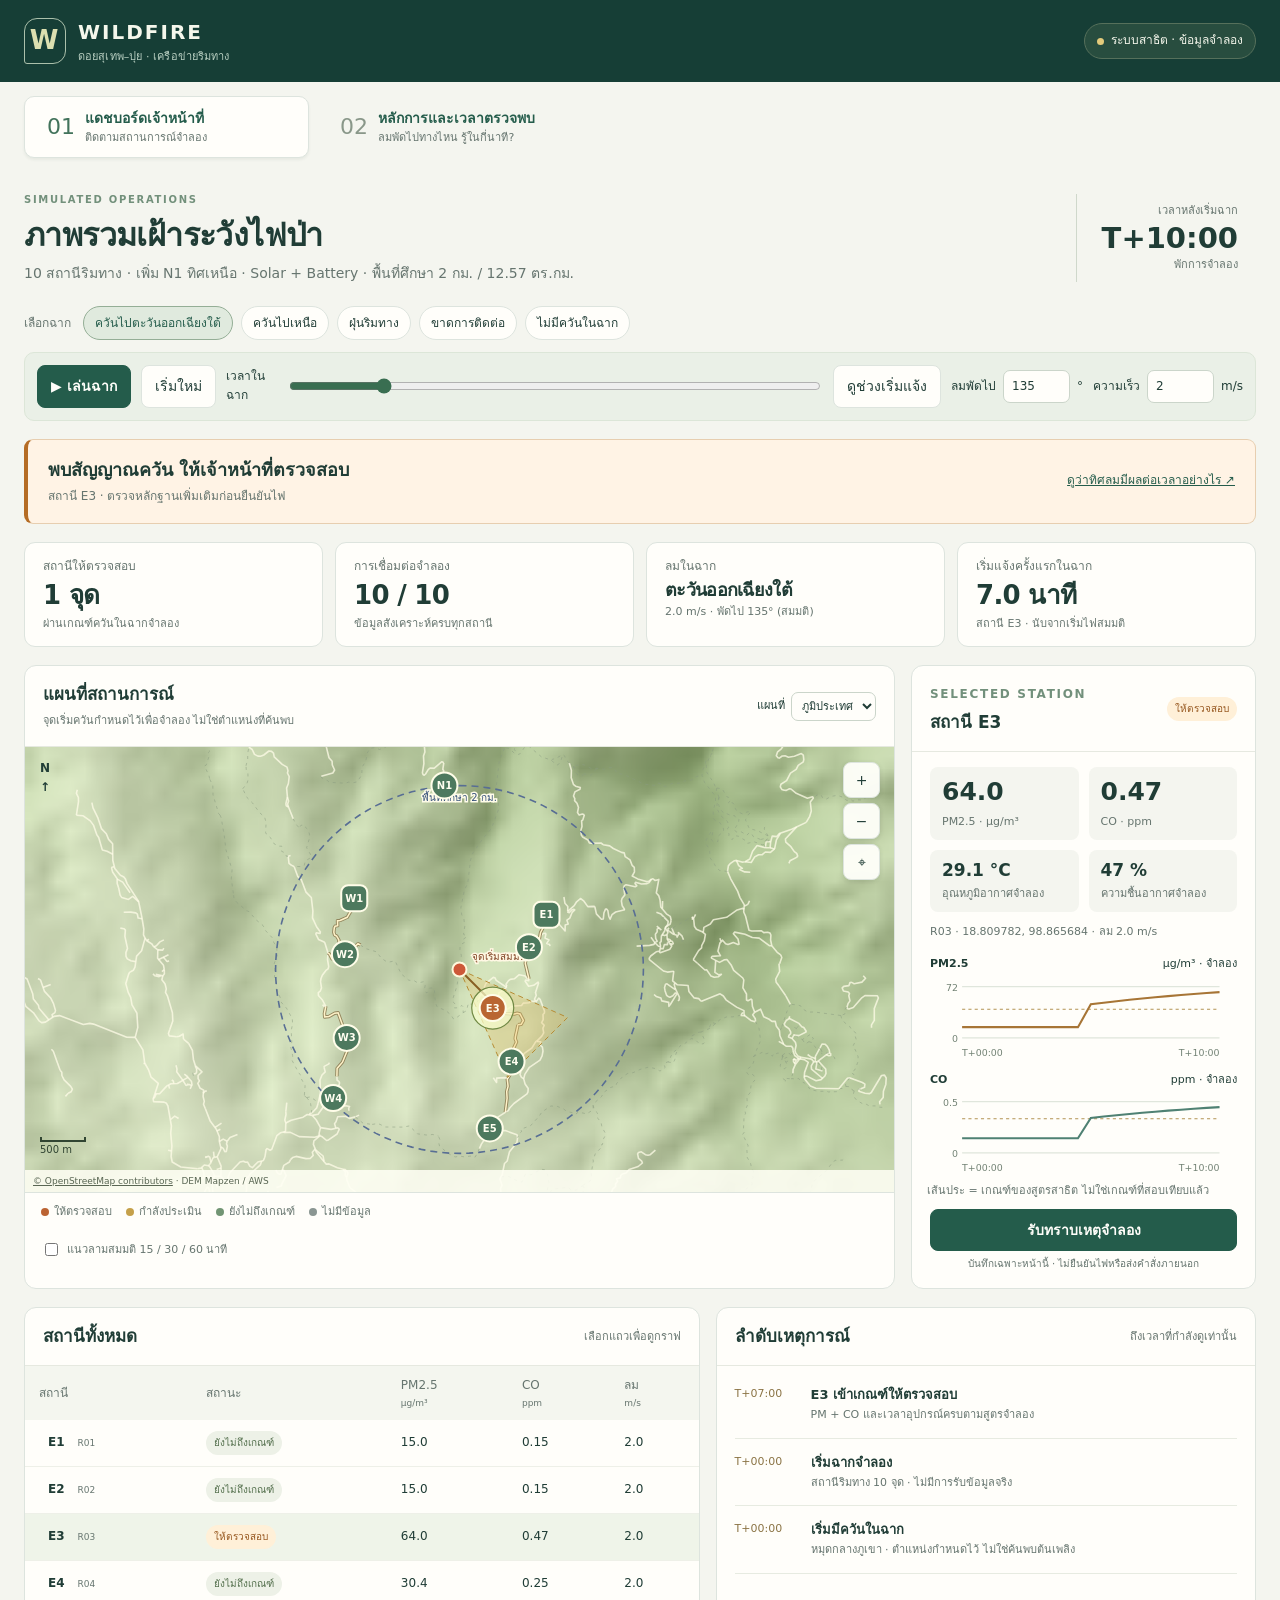
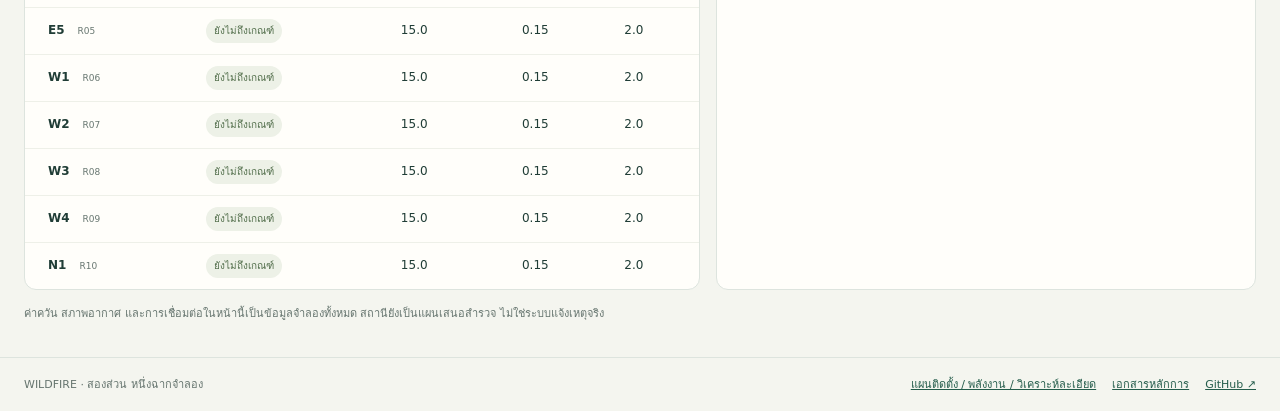
==== commit 8689c2b2: "feat: add exact N1 north coordinate to shared ten-station registry and views" ====
--- a/index.html
+++ b/index.html
@@ -13,7 +13,7 @@
 <main id="main">
 <div id="fatal" class="fatal" hidden role="alert"></div>
 <section id="dashboard" aria-labelledby="dashboard-heading">
-<div class="page-heading"><div><p class="eyebrow">SIMULATED OPERATIONS</p><h1 id="dashboard-heading">ภาพรวมเฝ้าระวังไฟป่า</h1><p>9 สถานีริมทาง · Solar + Battery · พื้นที่ศึกษา 2 กม. / 12.57 ตร.กม.</p></div><div class="clock"><small>เวลาหลังเริ่มฉาก</small><strong id="ops-clock">T+10:00</strong><span id="play-status">พักการจำลอง</span></div></div>
+<div class="page-heading"><div><p class="eyebrow">SIMULATED OPERATIONS</p><h1 id="dashboard-heading">ภาพรวมเฝ้าระวังไฟป่า</h1><p>10 สถานีริมทาง · เพิ่ม N1 ทิศเหนือ · Solar + Battery · พื้นที่ศึกษา 2 กม. / 12.57 ตร.กม.</p></div><div class="clock"><small>เวลาหลังเริ่มฉาก</small><strong id="ops-clock">T+10:00</strong><span id="play-status">พักการจำลอง</span></div></div>
 <div class="preset-bar"><span>เลือกฉาก</span><button data-preset="smoke">ควันไปตะวันออกเฉียงใต้</button><button data-preset="north">ควันไปเหนือ</button><button data-preset="dust">ฝุ่นริมทาง</button><button data-preset="offline">ขาดการติดต่อ</button><button data-preset="normal">ไม่มีควันในฉาก</button></div>
 <div class="playback"><button id="play" class="primary-button">▶ เล่นฉาก</button><button id="restart" class="quiet-button">เริ่มใหม่</button><label class="time-slider">เวลาในฉาก <input id="ops-minute" type="range" min="0" max="60" step="0.5" value="10" aria-label="เวลาในฉาก นาที"></label><button id="jump-alert" class="quiet-button">ดูช่วงเริ่มแจ้ง</button><label>ลมพัดไป <input id="ops-wind" type="number" data-key="windToDeg" min="0" max="359" step="1" value="135" aria-label="ทิศที่ลมพัดไป องศา"> °</label><label>ความเร็ว <input id="ops-speed" type="number" data-key="windSpeedMps" min="0" max="8" step="0.5" value="2" aria-label="ความเร็วลม เมตรต่อวินาที"> m/s</label></div>
 <div id="ops-situation" class="situation" role="status"></div>
@@ -26,7 +26,7 @@
 <section id="principles" hidden aria-labelledby="principles-heading">
 <div class="page-heading"><div><p class="eyebrow">HOW DETECTION WORKS</p><h1 id="principles-heading">ไฟเริ่มแล้ว เราจะรู้เมื่อไร?</h1><p>เลือกจุดเริ่มและทิศลม แล้วดู <b>เวลาควันเดินทางถึง</b> เทียบกับ <b>เวลาเข้าเกณฑ์แจ้งในแบบจำลอง</b></p></div><button id="replay" class="primary-button">▶ ดูฉากนี้บนแดชบอร์ด</button></div>
 <div class="principle-steps"><article><span>1</span><div><h3>ไฟเริ่ม → มีควัน</h3><p>กำหนดระยะก่อนเริ่มมีควัน ไม่ถือว่าไฟเริ่มแล้วเซนเซอร์รู้ทันที</p></div></article><article><span>2</span><div><h3>ลมพาควันไปยังสถานี</h3><p>สถานีที่ใกล้ที่สุดอาจไม่ได้รับควัน หากลมพัดไปอีกทาง</p></div></article><article><span>3</span><div><h3>PM + CO ผ่านเกณฑ์ → แจ้ง</h3><p>ต้องมีความเข้มข้นเพียงพอ และเผื่อเวลาอ่าน ประเมิน และส่งข้อมูล</p></div></article></div>
-<div class="learn-grid"><aside class="panel learn-controls"><p class="eyebrow">ลองเปลี่ยนเงื่อนไข</p><label>จุดเริ่มไฟสมมติ<select id="learn-source"><option value="center">หมุดกลางภูเขา</option><option value="near">ใกล้สถานี E3</option><option value="north">ตอนเหนือของพื้นที่</option><option value="south">ตอนใต้ของพื้นที่</option><option value="custom">พิกัดที่กำหนดเอง</option></select></label><p id="learn-coordinates" class="coordinate-text"></p><details><summary>กรอกพิกัดเอง</summary><label>Latitude<input id="source-lat" type="number" step="0.000001"></label><label>Longitude<input id="source-lon" type="number" step="0.000001"></label><button id="apply-source" class="quiet-button">ใช้พิกัดนี้</button></details><h3 class="compass-heading">ลมพัดไปทาง <b id="learn-direction">—</b></h3><div id="compass" class="compass" role="group" aria-label="เลือกทิศที่ลมพัดไป"></div><label>ทิศละเอียด <span id="learn-bearing-label"></span><input id="learn-wind" data-key="windToDeg" type="range" min="0" max="359" step="1" value="135"></label><label>ความเร็วลม <b id="learn-speed-label"></b><input id="learn-speed" data-key="windSpeedMps" type="range" min="0" max="8" step="0.5" value="2"></label><label>หลังไฟเริ่ม กี่นาทีจึงมีควัน?<select id="smoke-delay" data-key="smokeDelayMin"><option value="0">0 นาที · สมมติมีควันทันที</option><option value="1">1 นาที</option><option value="3">3 นาที</option><option value="5">5 นาที</option><option value="10">10 นาที</option><option value="15">15 นาที</option></select></label><details><summary>สมมติฐานและสถานีพร้อมใช้งาน</summary><p>ลมคงที่ · กรอบประเมิน 60 นาที · แนวเดินทางควันครึ่งมุม 20° แยกจากสูตรความเข้มข้น</p><label>สถานีในฉาก<select id="availability" data-key="availability"><option value="all">ครบ 9 จุด</option><option value="east">เฉพาะตะวันออก</option><option value="west">เฉพาะตะวันตก</option><option value="none">ไม่มีสถานีพร้อม</option></select></label><p>เวลาอุปกรณ์สมมติรวม 2 นาที: อ่านค่า 30 วินาที + ประเมินต่อเนื่อง 60 วินาที + ส่งข้อมูล 30 วินาที สูตรเดิมประเมินเกณฑ์ทุก 0.5 นาที</p></details></aside>
+<div class="learn-grid"><aside class="panel learn-controls"><p class="eyebrow">ลองเปลี่ยนเงื่อนไข</p><label>จุดเริ่มไฟสมมติ<select id="learn-source"><option value="center">หมุดกลางภูเขา</option><option value="near">ใกล้สถานี E3</option><option value="north">ตอนเหนือของพื้นที่</option><option value="south">ตอนใต้ของพื้นที่</option><option value="custom">พิกัดที่กำหนดเอง</option></select></label><p id="learn-coordinates" class="coordinate-text"></p><details><summary>กรอกพิกัดเอง</summary><label>Latitude<input id="source-lat" type="number" step="0.000001"></label><label>Longitude<input id="source-lon" type="number" step="0.000001"></label><button id="apply-source" class="quiet-button">ใช้พิกัดนี้</button></details><h3 class="compass-heading">ลมพัดไปทาง <b id="learn-direction">—</b></h3><div id="compass" class="compass" role="group" aria-label="เลือกทิศที่ลมพัดไป"></div><label>ทิศละเอียด <span id="learn-bearing-label"></span><input id="learn-wind" data-key="windToDeg" type="range" min="0" max="359" step="1" value="135"></label><label>ความเร็วลม <b id="learn-speed-label"></b><input id="learn-speed" data-key="windSpeedMps" type="range" min="0" max="8" step="0.5" value="2"></label><label>หลังไฟเริ่ม กี่นาทีจึงมีควัน?<select id="smoke-delay" data-key="smokeDelayMin"><option value="0">0 นาที · สมมติมีควันทันที</option><option value="1">1 นาที</option><option value="3">3 นาที</option><option value="5">5 นาที</option><option value="10">10 นาที</option><option value="15">15 นาที</option></select></label><details><summary>สมมติฐานและสถานีพร้อมใช้งาน</summary><p>ลมคงที่ · กรอบประเมิน 60 นาที · แนวเดินทางควันครึ่งมุม 20° แยกจากสูตรความเข้มข้น</p><label>สถานีในฉาก<select id="availability" data-key="availability"><option value="all">ครบ 10 จุด</option><option value="east">เฉพาะตะวันออก</option><option value="west">เฉพาะตะวันตก</option><option value="north">เฉพาะทิศเหนือ N1</option><option value="none">ไม่มีสถานีพร้อม</option></select></label><p>เวลาอุปกรณ์สมมติรวม 2 นาที: อ่านค่า 30 วินาที + ประเมินต่อเนื่อง 60 วินาที + ส่งข้อมูล 30 วินาที สูตรเดิมประเมินเกณฑ์ทุก 0.5 นาที</p></details></aside>
 <div class="learn-content"><div class="result-pair"><article class="arrival-card"><span>ควันถึงจุดแรกตามแนวสมมติ</span><strong id="arrival-time">—</strong><b id="arrival-station">—</b><small>เฉพาะการเดินทาง ไม่ใช่เวลาเซนเซอร์แจ้ง</small></article><article class="alert-card"><span>ระบบแจ้งให้ตรวจสอบในฉากจำลอง</span><strong id="alert-time">—</strong><b id="alert-station">—</b><small>จากเกณฑ์ PM + CO รวมเวลาอุปกรณ์แล้ว</small></article></div><div id="learn-explanation" class="learn-explanation" role="status"></div><section class="panel map-panel"><div class="panel-heading"><div><h2>ลมพาควันไปทางไหน?</h2><small>ดับเบิลคลิกภายในวงเพื่อเปลี่ยนจุดเริ่ม</small></div><label class="basemap-label">แผนที่ <select data-basemap="learn"><option value="terrain">ภูมิประเทศ</option><option value="satellite">ดาวเทียม</option></select></label></div><div id="learn-map" class="map-host" aria-label="แผนที่อธิบายทิศลมและสถานีรับควัน"></div><div class="map-legend"><span><i class="dot source"></i>จุดเริ่มสมมติ</span><span><i class="dot pending"></i>แนวควันสมมติ</span><span>เส้นวง 2 กม. = พื้นที่ศึกษา ไม่ใช่รัศมีตรวจจับ</span></div></section></div></div>
 <section class="panel direction-panel"><div class="panel-heading"><div><p class="eyebrow">SAME FIRE · DIFFERENT WIND</p><h2>จุดเริ่มเดียวกัน ลม 8 ทิศ จะรู้เมื่อไร?</h2><p>เวลาทุกช่องเริ่มนับจากไฟเริ่มในฉากเดียวกัน · คลิกทิศเพื่อดูแผนที่</p></div><button id="export-comparison" class="quiet-button">↓ ผลเปรียบเทียบ JSON</button></div><div class="table-scroll"><table class="direction-table"><thead><tr><th>ลมพัดไปทาง</th><th>สถานีรับแนวควันก่อน</th><th>ควันถึงโดยประมาณ</th><th>สถานีเข้าเกณฑ์ก่อน</th><th>แจ้งในแบบจำลอง</th></tr></thead><tbody id="direction-table"></tbody></table></div></section>
 <div class="explanation-grid"><article class="panel"><h2>สองเวลานี้ต่างกันอย่างไร?</h2><p><b>ควันถึง</b> คำนวณจากระยะตามแนวลมหารด้วยความเร็วลม เมื่อสถานีอยู่ในแนวควันสมมติ</p><p><b>แจ้งในแบบจำลอง</b> รอให้ทั้ง PM2.5 และ CO สูงกว่าเกณฑ์ของสูตรเดิม แล้วเพิ่มเวลาอุปกรณ์ ไม่ได้เอาเวลาเดินทางมาบวกซ้ำ</p><p class="formula">เวลาแจ้ง = ก่อนมีควัน + เวลาถึงเกณฑ์ PM/CO + เวลาอุปกรณ์</p></article><article class="panel"><h2>ตัวเลขนี้บอกอะไรได้?</h2><p>ใช้เปรียบเทียบทิศลมและเห็นช่องว่างของแผนริมทาง ยังไม่ใช่เวลาตรวจไฟจริงที่รับประกัน และยังไม่รวมเวลาเจ้าหน้าที่ตรวจยืนยัน</p><p>ควันอาจยกตัว เจือจาง หรือถูกลมตามภูเขาพาไปต่างจากฉากนี้ การไม่พบสัญญาณจึงไม่ได้แปลว่าไม่มีไฟ</p><p>ข้อมูลเชื้อเพลิง ลมภาคสนาม และการสอบเทียบยังต้องเพิ่มก่อนใช้พยากรณ์จริง <a href="./docs/OPERATOR_EXPLAINER.md">อ่านหลักการและแหล่งอ้างอิง ↗</a></p></article></div>
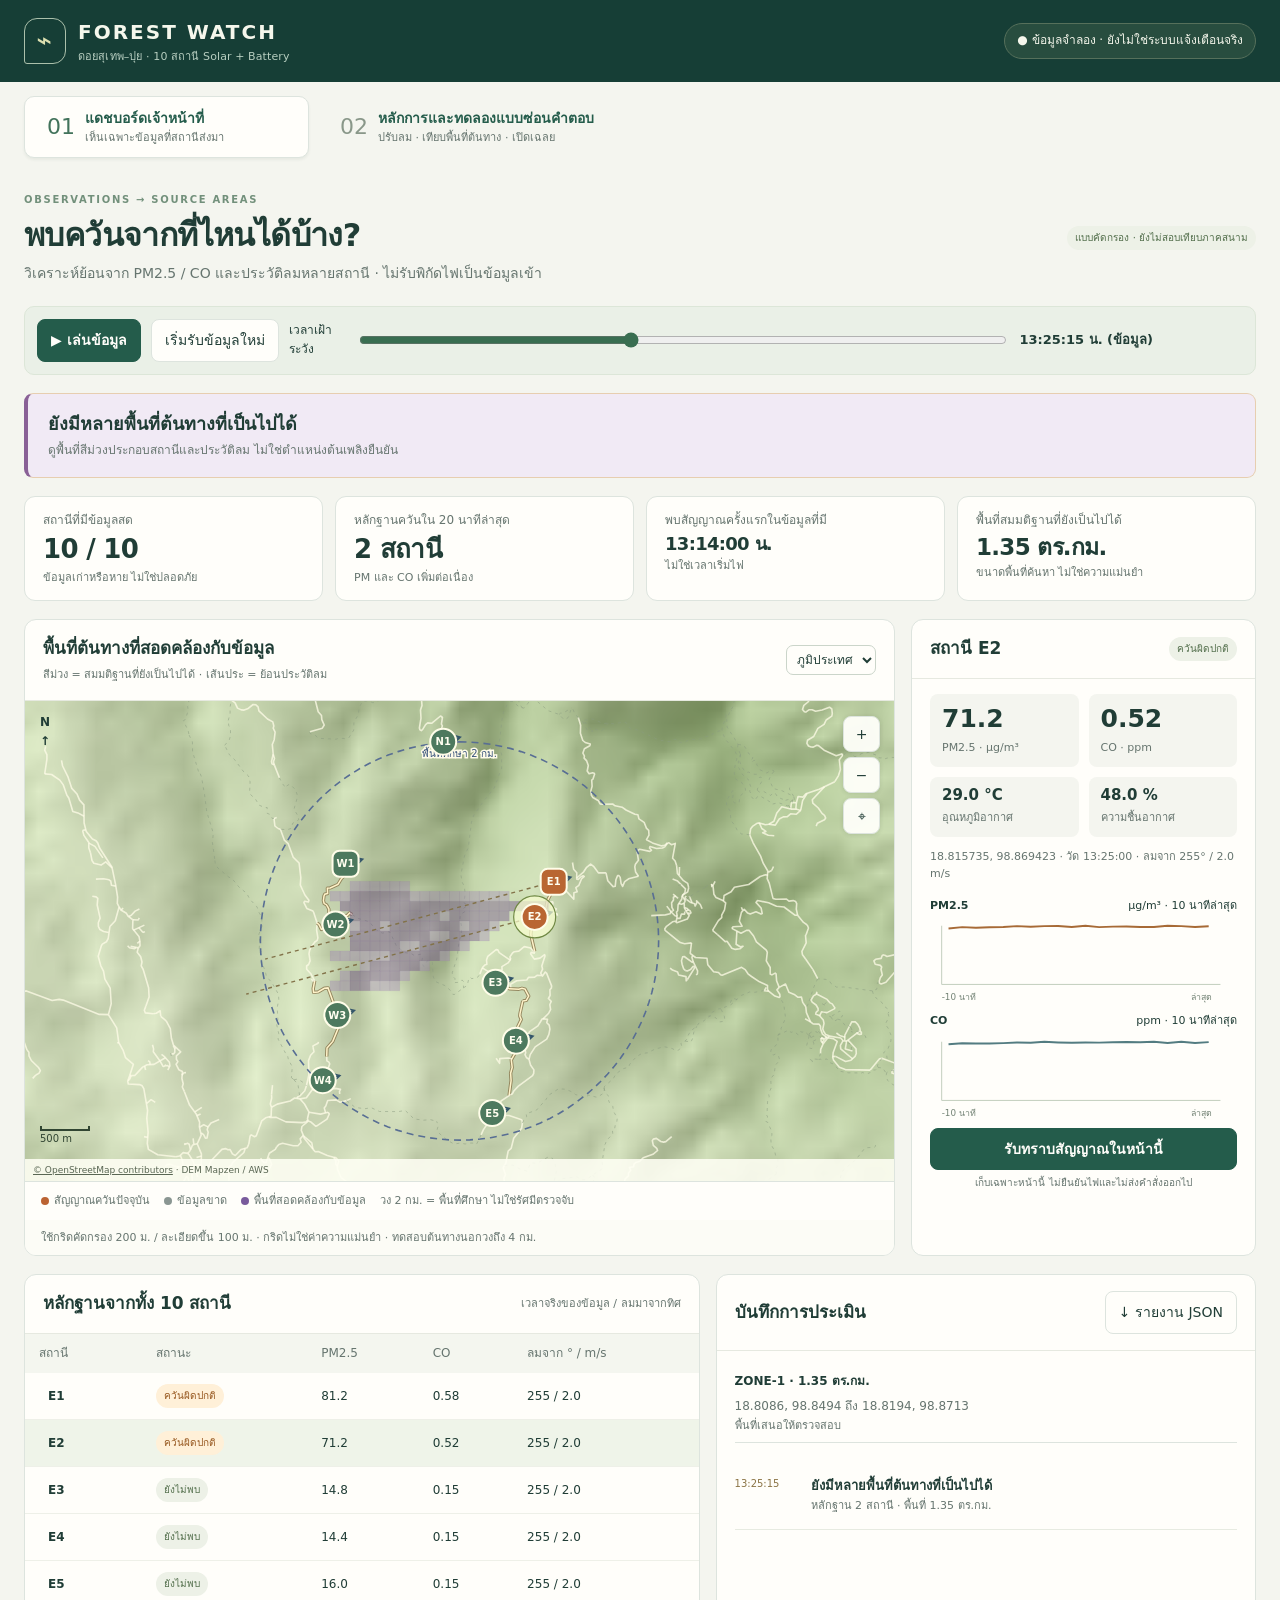
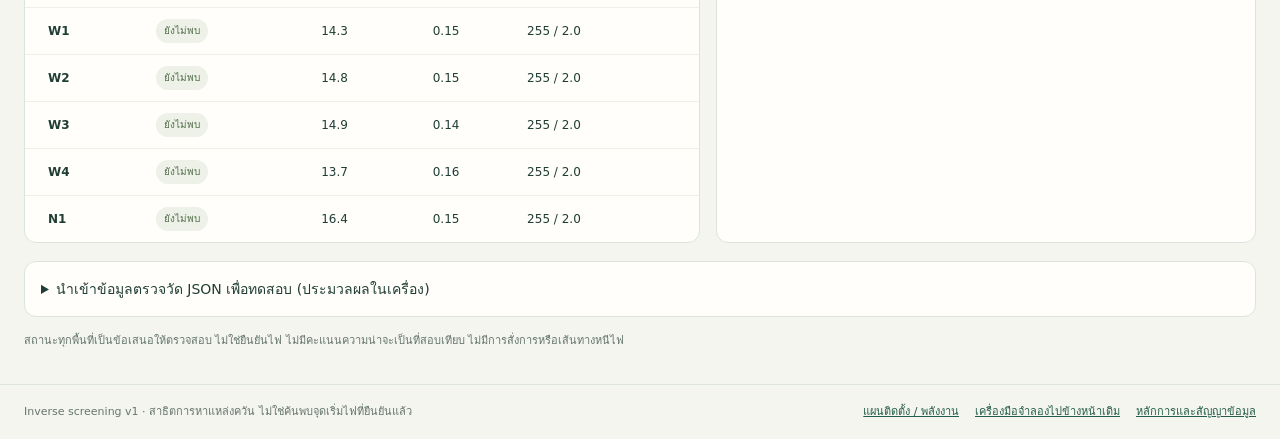
==== commit 649eb6f8: "feat: observation-only source-area inference and blind officer/lab views" ====
--- a/index.html
+++ b/index.html
@@ -1,39 +1,20 @@
-<!doctype html>
-<html lang="th">
-<head>
-<meta charset="utf-8"><meta name="viewport" content="width=device-width,initial-scale=1"><meta name="theme-color" content="#163e36">
-<meta name="description" content="แดชบอร์ดจำลองสำหรับเจ้าหน้าที่ และอธิบายเวลาตรวจควันเมื่อไฟป่าเกิดในทิศลมต่าง ๆ รอบดอยสุเทพ–ปุย">
-<title>Wildfire | แดชบอร์ดเจ้าหน้าที่และหลักการตรวจพบ</title>
-<link rel="stylesheet" href="./console.css">
-</head>
-<body>
-<a class="skip" href="#main">ข้ามไปเนื้อหา</a>
-<header class="app-header"><a class="brand" href="#dashboard"><span class="brand-symbol">W</span><span>WILDFIRE<small>ดอยสุเทพ–ปุย · เครือข่ายริมทาง</small></span></a><span class="demo-badge"><i></i>ระบบสาธิต · ข้อมูลจำลอง</span></header>
-<nav class="primary-nav" aria-label="สองส่วนหลักของแอป"><a id="nav-dashboard" href="#dashboard" aria-current="page"><span class="nav-number">01</span><span><b>แดชบอร์ดเจ้าหน้าที่</b><small>ติดตามสถานการณ์จำลอง</small></span></a><a id="nav-principles" href="#principles"><span class="nav-number">02</span><span><b>หลักการและเวลาตรวจพบ</b><small>ลมพัดไปทางไหน รู้ในกี่นาที?</small></span></a></nav>
-<main id="main">
-<div id="fatal" class="fatal" hidden role="alert"></div>
-<section id="dashboard" aria-labelledby="dashboard-heading">
-<div class="page-heading"><div><p class="eyebrow">SIMULATED OPERATIONS</p><h1 id="dashboard-heading">ภาพรวมเฝ้าระวังไฟป่า</h1><p>10 สถานีริมทาง · เพิ่ม N1 ทิศเหนือ · Solar + Battery · พื้นที่ศึกษา 2 กม. / 12.57 ตร.กม.</p></div><div class="clock"><small>เวลาหลังเริ่มฉาก</small><strong id="ops-clock">T+10:00</strong><span id="play-status">พักการจำลอง</span></div></div>
-<div class="preset-bar"><span>เลือกฉาก</span><button data-preset="smoke">ควันไปตะวันออกเฉียงใต้</button><button data-preset="north">ควันไปเหนือ</button><button data-preset="dust">ฝุ่นริมทาง</button><button data-preset="offline">ขาดการติดต่อ</button><button data-preset="normal">ไม่มีควันในฉาก</button></div>
-<div class="playback"><button id="play" class="primary-button">▶ เล่นฉาก</button><button id="restart" class="quiet-button">เริ่มใหม่</button><label class="time-slider">เวลาในฉาก <input id="ops-minute" type="range" min="0" max="60" step="0.5" value="10" aria-label="เวลาในฉาก นาที"></label><button id="jump-alert" class="quiet-button">ดูช่วงเริ่มแจ้ง</button><label>ลมพัดไป <input id="ops-wind" type="number" data-key="windToDeg" min="0" max="359" step="1" value="135" aria-label="ทิศที่ลมพัดไป องศา"> °</label><label>ความเร็ว <input id="ops-speed" type="number" data-key="windSpeedMps" min="0" max="8" step="0.5" value="2" aria-label="ความเร็วลม เมตรต่อวินาที"> m/s</label></div>
-<div id="ops-situation" class="situation" role="status"></div>
-<div class="metric-row"><article><span>สถานีให้ตรวจสอบ</span><strong id="metric-alerts">—</strong><small>ผ่านเกณฑ์ควันในฉากจำลอง</small></article><article><span>การเชื่อมต่อจำลอง</span><strong id="metric-online">—</strong><small id="metric-quality">—</small></article><article><span>ลมในฉาก</span><strong id="metric-wind">—</strong><small id="metric-speed">—</small></article><article><span>เริ่มแจ้งครั้งแรกในฉาก</span><strong id="metric-first">—</strong><small id="metric-first-note">จากสูตร PM + CO เดิม</small></article></div>
-<div class="ops-grid"><section class="panel map-panel"><div class="panel-heading"><div><h2>แผนที่สถานการณ์</h2><small>จุดเริ่มควันกำหนดไว้เพื่อจำลอง ไม่ใช่ตำแหน่งที่ค้นพบ</small></div><label class="basemap-label">แผนที่ <select data-basemap="ops"><option value="terrain">ภูมิประเทศ</option><option value="satellite">ดาวเทียม</option></select></label></div><div id="ops-map" class="map-host" aria-label="แผนที่สถานีจำลอง"></div><div class="map-legend"><span><i class="dot suspect"></i>ให้ตรวจสอบ</span><span><i class="dot pending"></i>กำลังประเมิน</span><span><i class="dot normal"></i>ยังไม่ถึงเกณฑ์</span><span><i class="dot unknown"></i>ไม่มีข้อมูล</span></div><div class="map-footer"><label><input id="spread-toggle" type="checkbox"> แนวลามสมมติ 15 / 30 / 60 นาที</label><span id="spread-note" hidden>สาธิตเท่านั้น · ไม่ใช้กำหนดเขตปลอดภัย</span></div></section>
-<aside class="panel station-panel"><div class="panel-heading"><div><p class="eyebrow">SELECTED STATION</p><h2 id="station-title">สถานี E3</h2></div><span id="station-status" class="status-chip"></span></div><div id="station-values" class="reading-grid"></div><p id="station-note" class="station-note"></p><div id="station-charts" class="station-charts"></div><button id="ack" class="primary-button full-width" disabled>รับทราบเหตุจำลอง</button><small class="local-note">บันทึกเฉพาะหน้านี้ · ไม่ยืนยันไฟหรือส่งคำสั่งภายนอก</small></aside></div>
-<div class="bottom-grid"><section class="panel"><div class="panel-heading"><h2>สถานีทั้งหมด</h2><small>เลือกแถวเพื่อดูกราฟ</small></div><div class="table-scroll"><table class="station-table"><thead><tr><th>สถานี</th><th>สถานะ</th><th>PM2.5 <small>µg/m³</small></th><th>CO <small>ppm</small></th><th>ลม <small>m/s</small></th></tr></thead><tbody id="station-table"></tbody></table></div></section><section class="panel"><div class="panel-heading"><h2>ลำดับเหตุการณ์</h2><small>ถึงเวลาที่กำลังดูเท่านั้น</small></div><ol id="events" class="event-list"></ol></section></div>
-<p class="view-note">ค่าควัน สภาพอากาศ และการเชื่อมต่อในหน้านี้เป็นข้อมูลจำลองทั้งหมด สถานียังเป็นแผนเสนอสำรวจ ไม่ใช่ระบบแจ้งเหตุจริง</p>
-</section>
-<section id="principles" hidden aria-labelledby="principles-heading">
-<div class="page-heading"><div><p class="eyebrow">HOW DETECTION WORKS</p><h1 id="principles-heading">ไฟเริ่มแล้ว เราจะรู้เมื่อไร?</h1><p>เลือกจุดเริ่มและทิศลม แล้วดู <b>เวลาควันเดินทางถึง</b> เทียบกับ <b>เวลาเข้าเกณฑ์แจ้งในแบบจำลอง</b></p></div><button id="replay" class="primary-button">▶ ดูฉากนี้บนแดชบอร์ด</button></div>
-<div class="principle-steps"><article><span>1</span><div><h3>ไฟเริ่ม → มีควัน</h3><p>กำหนดระยะก่อนเริ่มมีควัน ไม่ถือว่าไฟเริ่มแล้วเซนเซอร์รู้ทันที</p></div></article><article><span>2</span><div><h3>ลมพาควันไปยังสถานี</h3><p>สถานีที่ใกล้ที่สุดอาจไม่ได้รับควัน หากลมพัดไปอีกทาง</p></div></article><article><span>3</span><div><h3>PM + CO ผ่านเกณฑ์ → แจ้ง</h3><p>ต้องมีความเข้มข้นเพียงพอ และเผื่อเวลาอ่าน ประเมิน และส่งข้อมูล</p></div></article></div>
-<div class="learn-grid"><aside class="panel learn-controls"><p class="eyebrow">ลองเปลี่ยนเงื่อนไข</p><label>จุดเริ่มไฟสมมติ<select id="learn-source"><option value="center">หมุดกลางภูเขา</option><option value="near">ใกล้สถานี E3</option><option value="north">ตอนเหนือของพื้นที่</option><option value="south">ตอนใต้ของพื้นที่</option><option value="custom">พิกัดที่กำหนดเอง</option></select></label><p id="learn-coordinates" class="coordinate-text"></p><details><summary>กรอกพิกัดเอง</summary><label>Latitude<input id="source-lat" type="number" step="0.000001"></label><label>Longitude<input id="source-lon" type="number" step="0.000001"></label><button id="apply-source" class="quiet-button">ใช้พิกัดนี้</button></details><h3 class="compass-heading">ลมพัดไปทาง <b id="learn-direction">—</b></h3><div id="compass" class="compass" role="group" aria-label="เลือกทิศที่ลมพัดไป"></div><label>ทิศละเอียด <span id="learn-bearing-label"></span><input id="learn-wind" data-key="windToDeg" type="range" min="0" max="359" step="1" value="135"></label><label>ความเร็วลม <b id="learn-speed-label"></b><input id="learn-speed" data-key="windSpeedMps" type="range" min="0" max="8" step="0.5" value="2"></label><label>หลังไฟเริ่ม กี่นาทีจึงมีควัน?<select id="smoke-delay" data-key="smokeDelayMin"><option value="0">0 นาที · สมมติมีควันทันที</option><option value="1">1 นาที</option><option value="3">3 นาที</option><option value="5">5 นาที</option><option value="10">10 นาที</option><option value="15">15 นาที</option></select></label><details><summary>สมมติฐานและสถานีพร้อมใช้งาน</summary><p>ลมคงที่ · กรอบประเมิน 60 นาที · แนวเดินทางควันครึ่งมุม 20° แยกจากสูตรความเข้มข้น</p><label>สถานีในฉาก<select id="availability" data-key="availability"><option value="all">ครบ 10 จุด</option><option value="east">เฉพาะตะวันออก</option><option value="west">เฉพาะตะวันตก</option><option value="north">เฉพาะทิศเหนือ N1</option><option value="none">ไม่มีสถานีพร้อม</option></select></label><p>เวลาอุปกรณ์สมมติรวม 2 นาที: อ่านค่า 30 วินาที + ประเมินต่อเนื่อง 60 วินาที + ส่งข้อมูล 30 วินาที สูตรเดิมประเมินเกณฑ์ทุก 0.5 นาที</p></details></aside>
-<div class="learn-content"><div class="result-pair"><article class="arrival-card"><span>ควันถึงจุดแรกตามแนวสมมติ</span><strong id="arrival-time">—</strong><b id="arrival-station">—</b><small>เฉพาะการเดินทาง ไม่ใช่เวลาเซนเซอร์แจ้ง</small></article><article class="alert-card"><span>ระบบแจ้งให้ตรวจสอบในฉากจำลอง</span><strong id="alert-time">—</strong><b id="alert-station">—</b><small>จากเกณฑ์ PM + CO รวมเวลาอุปกรณ์แล้ว</small></article></div><div id="learn-explanation" class="learn-explanation" role="status"></div><section class="panel map-panel"><div class="panel-heading"><div><h2>ลมพาควันไปทางไหน?</h2><small>ดับเบิลคลิกภายในวงเพื่อเปลี่ยนจุดเริ่ม</small></div><label class="basemap-label">แผนที่ <select data-basemap="learn"><option value="terrain">ภูมิประเทศ</option><option value="satellite">ดาวเทียม</option></select></label></div><div id="learn-map" class="map-host" aria-label="แผนที่อธิบายทิศลมและสถานีรับควัน"></div><div class="map-legend"><span><i class="dot source"></i>จุดเริ่มสมมติ</span><span><i class="dot pending"></i>แนวควันสมมติ</span><span>เส้นวง 2 กม. = พื้นที่ศึกษา ไม่ใช่รัศมีตรวจจับ</span></div></section></div></div>
-<section class="panel direction-panel"><div class="panel-heading"><div><p class="eyebrow">SAME FIRE · DIFFERENT WIND</p><h2>จุดเริ่มเดียวกัน ลม 8 ทิศ จะรู้เมื่อไร?</h2><p>เวลาทุกช่องเริ่มนับจากไฟเริ่มในฉากเดียวกัน · คลิกทิศเพื่อดูแผนที่</p></div><button id="export-comparison" class="quiet-button">↓ ผลเปรียบเทียบ JSON</button></div><div class="table-scroll"><table class="direction-table"><thead><tr><th>ลมพัดไปทาง</th><th>สถานีรับแนวควันก่อน</th><th>ควันถึงโดยประมาณ</th><th>สถานีเข้าเกณฑ์ก่อน</th><th>แจ้งในแบบจำลอง</th></tr></thead><tbody id="direction-table"></tbody></table></div></section>
-<div class="explanation-grid"><article class="panel"><h2>สองเวลานี้ต่างกันอย่างไร?</h2><p><b>ควันถึง</b> คำนวณจากระยะตามแนวลมหารด้วยความเร็วลม เมื่อสถานีอยู่ในแนวควันสมมติ</p><p><b>แจ้งในแบบจำลอง</b> รอให้ทั้ง PM2.5 และ CO สูงกว่าเกณฑ์ของสูตรเดิม แล้วเพิ่มเวลาอุปกรณ์ ไม่ได้เอาเวลาเดินทางมาบวกซ้ำ</p><p class="formula">เวลาแจ้ง = ก่อนมีควัน + เวลาถึงเกณฑ์ PM/CO + เวลาอุปกรณ์</p></article><article class="panel"><h2>ตัวเลขนี้บอกอะไรได้?</h2><p>ใช้เปรียบเทียบทิศลมและเห็นช่องว่างของแผนริมทาง ยังไม่ใช่เวลาตรวจไฟจริงที่รับประกัน และยังไม่รวมเวลาเจ้าหน้าที่ตรวจยืนยัน</p><p>ควันอาจยกตัว เจือจาง หรือถูกลมตามภูเขาพาไปต่างจากฉากนี้ การไม่พบสัญญาณจึงไม่ได้แปลว่าไม่มีไฟ</p><p>ข้อมูลเชื้อเพลิง ลมภาคสนาม และการสอบเทียบยังต้องเพิ่มก่อนใช้พยากรณ์จริง <a href="./docs/OPERATOR_EXPLAINER.md">อ่านหลักการและแหล่งอ้างอิง ↗</a></p></article></div>
-</section>
-</main>
-<footer class="app-footer"><span>WILDFIRE · สองส่วน หนึ่งฉากจำลอง</span><div><a href="./planning.html">แผนติดตั้ง / พลังงาน / วิเคราะห์ละเอียด</a><a href="./docs/OPERATOR_EXPLAINER.md">เอกสารหลักการ</a><a href="https://github.com/saratchai1/wildfire" target="_blank" rel="noopener noreferrer">GitHub ↗</a></div></footer>
-<div id="toast" class="toast" role="status" hidden></div>
-<noscript><p>เปิด JavaScript เพื่อดูการจำลอง พิกัดและหลักการอ่านได้จากเอกสารใน repository</p></noscript>
-<script src="./data/context.js"></script><script src="./data/plan.js"></script><script src="./core.js"></script><script src="./siting.js"></script><script src="./console-model.js"></script><script src="./console-map.js"></script><script src="./console.js"></script>
-</body></html>
+<!doctype html><html lang="th"><head><meta charset="utf-8"><meta name="viewport" content="width=device-width,initial-scale=1"><meta name="theme-color" content="#163e36"><title>Forest Watch — วิเคราะห์แหล่งควันจากเซนเซอร์</title><link rel="stylesheet" href="./console.css"><link rel="stylesheet" href="./inverse.css"></head><body>
+<a class="skip" href="#main">ข้ามไปเนื้อหา</a><header class="app-header"><a class="brand" href="#dashboard"><span class="brand-symbol">⌁</span><span>FOREST WATCH<small>ดอยสุเทพ–ปุย · 10 สถานี Solar + Battery</small></span></a><span class="demo-badge" id="data-mode">● ข้อมูลจำลอง · ยังไม่ใช่ระบบแจ้งเตือนจริง</span></header>
+<nav class="primary-nav" aria-label="สองส่วนหลัก"><a id="nav-dashboard" href="#dashboard"><span class="nav-number">01</span><span><b>แดชบอร์ดเจ้าหน้าที่</b><small>เห็นเฉพาะข้อมูลที่สถานีส่งมา</small></span></a><a id="nav-principles" href="#principles"><span class="nav-number">02</span><span><b>หลักการและทดลองแบบซ่อนคำตอบ</b><small>ปรับลม · เทียบพื้นที่ต้นทาง · เปิดเฉลย</small></span></a></nav>
+<main id="main"><div id="fatal" class="fatal" hidden role="alert"></div>
+<section id="dashboard" aria-labelledby="ops-heading"><div class="page-heading"><div><p class="eyebrow">OBSERVATIONS → SOURCE AREAS</p><h1 id="ops-heading">พบควันจากที่ไหนได้บ้าง?</h1><p>วิเคราะห์ย้อนจาก PM2.5 / CO และประวัติลมหลายสถานี · ไม่รับพิกัดไฟเป็นข้อมูลเข้า</p></div><span class="status-chip">แบบคัดกรอง · ยังไม่สอบเทียบภาคสนาม</span></div></section>
+<section id="principles" hidden aria-labelledby="learn-heading"><div class="page-heading"><div><p class="eyebrow">BLIND SOURCE LOCALIZATION LAB</p><h1 id="learn-heading">ให้ระบบหาต้นทาง โดยไม่บอกคำตอบ</h1><p>ตัวสร้างฉากเก็บจุดไฟแยกไว้ ตัววิเคราะห์ได้รับเพียงข้อมูลตรวจวัด</p></div><button id="replay" class="primary-button">ดูฉากนี้ในมุมเจ้าหน้าที่</button></div>
+<div class="principle-steps"><article><span>1</span><div><h3>เซนเซอร์รายงานค่า</h3><p>ใช้เวลาที่วัดจริง พร้อมค่าพื้นหลังและคุณภาพข้อมูล</p></div></article><article><span>2</span><div><h3>คำนวณต้นทางที่เป็นไปได้</h3><p>ย้อนสนามลม ทดลองหลายพื้นที่และเวลาเริ่มปล่อยควัน</p></div></article><article><span>3</span><div><h3>แสดงพื้นที่ ไม่ฟันธงจุดเดียว</h3><p>เก็บทางเลือกที่อธิบายข้อมูลได้ และแสดงเมื่อข้อมูลไม่พอ</p></div></article></div>
+<div class="panel lab-controls"><label>ชุดทดลอง<select id="lab-preset"><option value="single">แหล่งควันเดียว · ลมคงที่</option><option value="changing">ลมเปลี่ยนทิศระหว่างเหตุ</option><option value="noise">ค่าคลาดเคลื่อน / ส่งข้อมูลช้า / ขาดช่วง</option><option value="outside">แหล่งควันนอกวง 2 กม.</option><option value="multiple">แหล่งควันสองแห่ง</option><option value="single-sensor">เหลือสถานีรับข้อมูลเดียว</option><option value="calm">ลมสงบ</option><option value="dust">ฝุ่นริมทาง ไม่มี CO เพิ่ม</option><option value="offline">ฝั่งตะวันตกขาดการติดต่อ</option><option value="none">ไม่มีควันในฉาก</option></select></label><label>ลมพัดไป<select id="lab-wind"><option value="0">เหนือ 0°</option><option value="45">ตะวันออกเฉียงเหนือ 45°</option><option value="75" selected>ตะวันออกเฉียงเหนือค่อนไปตะวันออก 75°</option><option value="90">ตะวันออก 90°</option><option value="135">ตะวันออกเฉียงใต้ 135°</option><option value="180">ใต้ 180°</option><option value="225">ตะวันตกเฉียงใต้ 225°</option><option value="270">ตะวันตก 270°</option><option value="315">ตะวันตกเฉียงเหนือ 315°</option></select></label><label>ความเร็วลม (m/s)<input id="lab-speed" type="number" min="0" max="8" step="0.5" value="2"></label><button id="apply-scene" class="primary-button">เริ่มฉากใหม่</button><button id="reveal" class="quiet-button">เปิดเฉลยจุดกำเนิดควัน</button><details><summary>เปลี่ยนจุดเริ่มด้วยพิกัด</summary><p>แก้ได้เฉพาะหน้านี้ / ดับเบิลคลิกบนแผนที่ · ไม่ส่งพิกัดเข้าโมเดลย้อนกลับ</p><label>Latitude<input id="truth-lat" type="number" step="0.000001"></label><label>Longitude<input id="truth-lon" type="number" step="0.000001"></label><button id="apply-truth">ใช้พิกัดนี้สร้างฉาก</button></details></div><div id="truth-result" class="learn-explanation" hidden></div></section>
+<div class="playback"><button id="play" class="primary-button">▶ เล่นข้อมูล</button><button id="restart">เริ่มรับข้อมูลใหม่</button><label class="time-slider">เวลาเฝ้าระวัง <input id="minute" aria-label="นาทีของข้อมูลที่รับแล้ว" type="range" min="0" max="60" step="1" value="25"></label><b id="clock">—</b><span id="computing" role="status">กำลังวิเคราะห์…</span></div>
+<div id="situation" class="situation" role="status"></div>
+<div class="metric-row"><article><span>สถานีที่มีข้อมูลสด</span><strong id="online">—</strong><small>ข้อมูลเก่าหรือหาย ไม่ใช่ปลอดภัย</small></article><article><span>หลักฐานควันใน 20 นาทีล่าสุด</span><strong id="support">—</strong><small>PM และ CO เพิ่มต่อเนื่อง</small></article><article><span>พบสัญญาณครั้งแรกในข้อมูลที่มี</span><strong id="first-signal" class="long">—</strong><small>ไม่ใช่เวลาเริ่มไฟ</small></article><article><span>พื้นที่สมมติฐานที่ยังเป็นไปได้</span><strong id="area">—</strong><small>ขนาดพื้นที่ค้นหา ไม่ใช่ความแม่นยำ</small></article></div>
+<div class="ops-grid"><section class="panel map-panel"><div class="panel-heading"><div><h2>พื้นที่ต้นทางที่สอดคล้องกับข้อมูล</h2><small>สีม่วง = สมมติฐานที่ยังเป็นไปได้ · เส้นประ = ย้อนประวัติลม</small></div><select id="basemap" aria-label="แผนที่ฐาน"><option value="terrain">ภูมิประเทศ</option><option value="satellite">ดาวเทียม</option></select></div><div id="inverse-map" class="map-host" aria-label="แผนที่พื้นที่ต้นทางควันที่ประเมิน"></div><div class="map-legend"><span><i class="dot suspect"></i>สัญญาณควันปัจจุบัน</span><span><i class="dot unknown"></i>ข้อมูลขาด</span><span><i class="dot fit"></i>พื้นที่สอดคล้องกับข้อมูล</span><span>วง 2 กม. = พื้นที่ศึกษา ไม่ใช่รัศมีตรวจจับ</span></div><div class="map-footer">ใช้กริดคัดกรอง 200 ม. / ละเอียดขึ้น 100 ม. · กริดไม่ใช่ค่าความแม่นยำ · ทดสอบต้นทางนอกวงถึง 4 กม.</div></section>
+<aside class="panel station-panel"><div class="panel-heading"><h2 id="station-title">สถานี</h2><span id="station-status" class="status-chip"></span></div><div id="station-values" class="reading-grid"></div><p id="station-note" class="station-note"></p><div id="station-charts" class="station-charts"></div><button id="ack" class="primary-button full-width" disabled>รับทราบสัญญาณในหน้านี้</button><small class="local-note">เก็บเฉพาะหน้านี้ ไม่ยืนยันไฟและไม่ส่งคำสั่งออกไป</small></aside></div>
+<div class="bottom-grid"><section class="panel"><div class="panel-heading"><h2>หลักฐานจากทั้ง 10 สถานี</h2><small>เวลาจริงของข้อมูล / ลมมาจากทิศ</small></div><div class="table-scroll"><table class="station-table"><thead><tr><th>สถานี</th><th>สถานะ</th><th>PM2.5</th><th>CO</th><th>ลมจาก ° / m/s</th></tr></thead><tbody id="station-table"></tbody></table></div></section><section class="panel"><div class="panel-heading"><h2>บันทึกการประเมิน</h2><button id="export-report">↓ รายงาน JSON</button></div><div id="zones" class="zone-list"></div><ol id="events" class="event-list"></ol></section></div>
+<section id="principles-extra" hidden><section class="panel direction-panel"><div class="panel-heading"><div><h2>จุดเริ่มเดียวกัน ลมต่างทิศ ตรวจสัญญาณเมื่อไร?</h2><p>จำลองข้อมูลทั้ง 60 นาทีเพื่อเปรียบเทียบ เฉพาะหน้านี้ · ไม่ใช่เวลาที่ระบุต้นทางได้</p></div><button id="compare-winds">คำนวณ 8 ทิศ</button></div><div class="table-scroll"><table><thead><tr><th>ลมพัดไป</th><th>สถานีเริ่มมีสัญญาณ</th><th>หลังเริ่มปล่อยควันสมมติ</th></tr></thead><tbody id="direction-table"></tbody></table></div></section>
+<div class="explanation-grid"><article class="panel"><h2>ระบบไม่รู้จุดไฟได้อย่างไร?</h2><p>Worker รับเฉพาะพิกัดสถานี ค่า PM/CO ค่าพื้นหลัง เวลาวัด/เวลารับ และประวัติลม ไม่รับจุดไฟ เวลาเริ่มไฟ ชื่อฉาก หรือเฉลย</p><p>ทดลองแหล่งปล่อยควันหลายตำแหน่งและหลายเวลา ปรับขนาดสัญญาณที่ไม่ทราบค่า แล้วเทียบทั้งสถานีที่มีควันและที่ยังปกติ</p><p>รวมพื้นที่จากสมมติฐานลมต่างกัน 3 ชุด ไม่ใช้คะแนนเป็นความน่าจะเป็นหรือ “มั่นใจ 95%”</p></article><article class="panel"><h2>เมื่อไรต้องบอกว่ายังระบุไม่ได้?</h2><p>หลักฐานจุดเดียวให้ได้เพียงแนวต้นลม ลมสงบ/ประวัติลมหายให้ผลประเมินไม่ได้ หากสูตรแหล่งเดียวอธิบายข้อมูลไม่ดี จะไม่ฝืนปักต้นเพลิง</p><p>หลายแหล่งควันอาจยังแยกไม่ได้ รูปแผนที่ไม่ได้คำนวณการลามของไฟ ไม่มีการยกตัว เรือนยอด หรือสนามลมที่แก้ภูมิประเทศด้วย WindNinja</p><p>ผลเฉลยเป็นการทดสอบสังเคราะห์ ไม่ใช่ความแม่นยำภาคสนาม และใช้ฝึกการตีความเท่านั้น</p></article></div></section>
+<details class="panel import-panel"><summary>นำเข้าข้อมูลตรวจวัด JSON เพื่อทดสอบ (ประมวลผลในเครื่อง)</summary><p>ไฟล์ต้องตรง Observation Contract ขนาดไม่เกิน 2 MB · แยกเวลาวัดกับเวลารับ ข้อมูลอนาคตไม่ถูกนำมาคำนวณ · ไฟล์ไม่ถูกอัปโหลด</p><input id="import-file" type="file" accept="application/json,.json" aria-label="นำเข้า observation packet"><button id="export-input">ดาวน์โหลดตัวอย่างข้อมูลที่กำลังใช้</button><p>ไฟล์นำเข้าเป็นข้อมูลที่ยังไม่ตรวจสอบ ไม่แสดงเป็นระบบรับข้อมูลสด และไม่มีเฉลยจุดจริง</p></details>
+<p class="view-note">สถานะทุกพื้นที่เป็นข้อเสนอให้ตรวจสอบ ไม่ใช่ยืนยันไฟ ไม่มีคะแนนความน่าจะเป็นที่สอบเทียบ ไม่มีการสั่งการหรือเส้นทางหนีไฟ</p></main>
+<footer class="app-footer"><span>Inverse screening v1 · สาธิตการหาแหล่งควัน ไม่ใช่ค้นพบจุดเริ่มไฟที่ยืนยันแล้ว</span><div><a href="./planning.html">แผนติดตั้ง / พลังงาน</a><a href="./forward.html#principles">เครื่องมือจำลองไปข้างหน้าเดิม</a><a href="./docs/INVERSE_SOURCE.md">หลักการและสัญญาข้อมูล</a></div></footer><noscript>ต้องเปิด JavaScript เพื่อใช้งาน</noscript>
+<script src="./data/plan.js"></script><script src="./data/context.js"></script><script src="./core.js"></script><script src="./siting.js"></script><script src="./console-map.js"></script><script src="./inverse-engine.js"></script><script src="./inverse-simulator.js"></script><script src="./inverse-ui.js"></script></body></html>
--- a/inverse.css
+++ b/inverse.css
@@ -0,0 +1,2 @@
+.fit{background:#795b9c}.lab-controls{padding:16px;display:flex;align-items:end;gap:12px;flex-wrap:wrap;margin-bottom:14px}.lab-controls label{display:grid;gap:5px;font-size:12px;max-width:100%}.lab-controls input{width:120px}.lab-controls details{flex-basis:100%;padding:8px;border-top:1px solid var(--line)}.lab-controls details label{display:inline-grid;margin:8px}.zone-list{padding:14px 18px;font-size:12px}.zone-list p{margin-top:6px}.zone-list b{display:block}.import-panel{padding:16px;margin-top:18px}.import-panel p{font-size:12px;margin:9px 0}.import-panel input{max-width:100%;font-size:12px}.map-host{height:480px}#computing{font-size:11px;min-width:80px}#clock{font-size:13px;font-variant-numeric:tabular-nums}#truth-result{margin-bottom:15px}.obs-wind{pointer-events:none}#situation p{max-width:1000px}.zone-line{padding:7px 0;border-bottom:1px solid var(--line)}.import-panel button{margin:6px}.event-list{max-height:260px}#events time{font-size:10px}.reading-grid .small-reading strong{font-size:15px}.truth-pin{pointer-events:none}.lab-controls button{font-size:12px}#area{font-size:23px}.map-footer{background:#fcfcf6}.history-chart{height:90px}.panel-heading select{font-size:12px;padding:6px}.table-scroll{max-width:100%}#principles-extra .panel-heading{align-items:start}#direction-table td{font-size:12px}.situation.warn{border-left-color:#896096;background:#f1eaf5}#data-mode{white-space:normal;max-width:310px}#fatal{margin-bottom:16px}
+@media(max-width:800px){.lab-controls{align-items:stretch}.lab-controls>label{flex:1;min-width:140px}.ops-grid{grid-template-columns:1fr}.map-host{height:400px}.station-panel .station-charts{display:block}.station-panel .reading-grid{grid-template-columns:1fr 1fr}}@media(max-width:520px){.lab-controls{padding:12px;gap:8px}.lab-controls>label{flex-basis:100%;max-width:100%}.map-host{height:360px}.primary-nav>a{padding:8px 5px}.primary-nav small{font-size:8px}.primary-nav b{font-size:10px}.app-header #data-mode{max-width:130px;font-size:9px}#clock{font-size:10px}.import-panel button{font-size:11px}.page-heading h1{font-size:22px}.page-heading{flex-wrap:wrap}#situation strong{font-size:16px}.station-table{min-width:420px}#area{font-size:19px}}
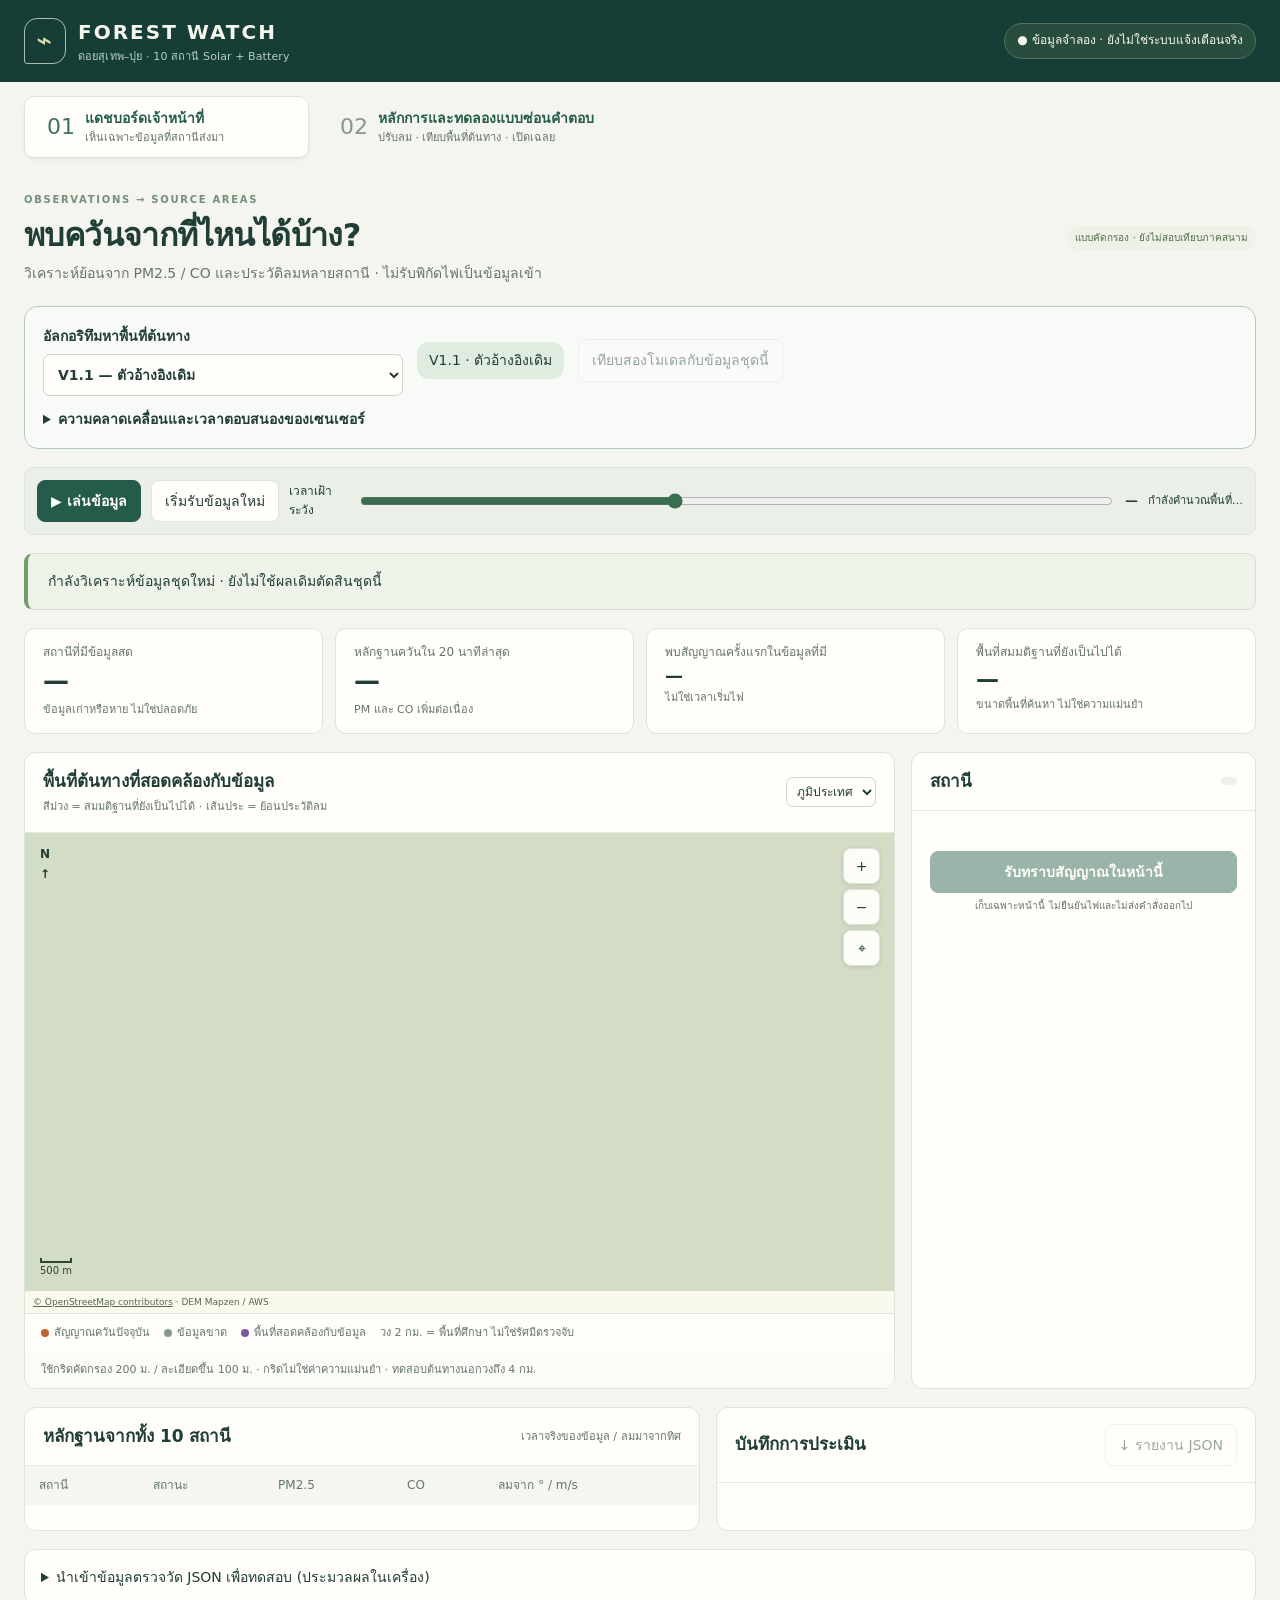
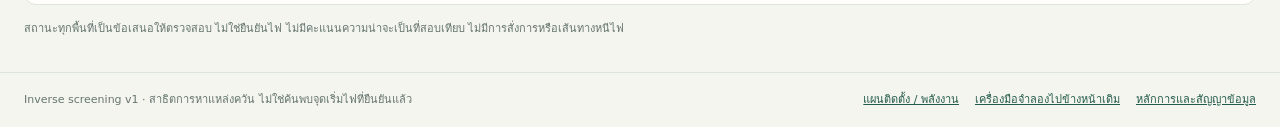
==== commit c4d1efb6: "feat: add experimental Bayesian V2A with sensor uncertainty and honest baseline comparisons Keep V1." ====
--- a/index.html
+++ b/index.html
@@ -1,20 +1,21 @@
-<!doctype html><html lang="th"><head><meta charset="utf-8"><meta name="viewport" content="width=device-width,initial-scale=1"><meta name="theme-color" content="#163e36"><title>Forest Watch — วิเคราะห์แหล่งควันจากเซนเซอร์</title><link rel="stylesheet" href="./console.css"><link rel="stylesheet" href="./inverse.css"></head><body>
+<!doctype html><html lang="th"><head><meta charset="utf-8"><meta name="viewport" content="width=device-width,initial-scale=1"><meta name="theme-color" content="#163e36"><title>Forest Watch — วิเคราะห์แหล่งควันจากเซนเซอร์</title><link rel="stylesheet" href="./console.css"><link rel="stylesheet" href="./inverse.css"><link rel="stylesheet" href="./bayes.css"></head><body>
 <a class="skip" href="#main">ข้ามไปเนื้อหา</a><header class="app-header"><a class="brand" href="#dashboard"><span class="brand-symbol">⌁</span><span>FOREST WATCH<small>ดอยสุเทพ–ปุย · 10 สถานี Solar + Battery</small></span></a><span class="demo-badge" id="data-mode">● ข้อมูลจำลอง · ยังไม่ใช่ระบบแจ้งเตือนจริง</span></header>
 <nav class="primary-nav" aria-label="สองส่วนหลัก"><a id="nav-dashboard" href="#dashboard"><span class="nav-number">01</span><span><b>แดชบอร์ดเจ้าหน้าที่</b><small>เห็นเฉพาะข้อมูลที่สถานีส่งมา</small></span></a><a id="nav-principles" href="#principles"><span class="nav-number">02</span><span><b>หลักการและทดลองแบบซ่อนคำตอบ</b><small>ปรับลม · เทียบพื้นที่ต้นทาง · เปิดเฉลย</small></span></a></nav>
 <main id="main"><div id="fatal" class="fatal" hidden role="alert"></div>
 <section id="dashboard" aria-labelledby="ops-heading"><div class="page-heading"><div><p class="eyebrow">OBSERVATIONS → SOURCE AREAS</p><h1 id="ops-heading">พบควันจากที่ไหนได้บ้าง?</h1><p>วิเคราะห์ย้อนจาก PM2.5 / CO และประวัติลมหลายสถานี · ไม่รับพิกัดไฟเป็นข้อมูลเข้า</p></div><span class="status-chip">แบบคัดกรอง · ยังไม่สอบเทียบภาคสนาม</span></div></section>
 <section id="principles" hidden aria-labelledby="learn-heading"><div class="page-heading"><div><p class="eyebrow">BLIND SOURCE LOCALIZATION LAB</p><h1 id="learn-heading">ให้ระบบหาต้นทาง โดยไม่บอกคำตอบ</h1><p>ตัวสร้างฉากเก็บจุดไฟแยกไว้ ตัววิเคราะห์ได้รับเพียงข้อมูลตรวจวัด</p></div><button id="replay" class="primary-button">ดูฉากนี้ในมุมเจ้าหน้าที่</button></div>
 <div class="principle-steps"><article><span>1</span><div><h3>เซนเซอร์รายงานค่า</h3><p>ใช้เวลาที่วัดจริง พร้อมค่าพื้นหลังและคุณภาพข้อมูล</p></div></article><article><span>2</span><div><h3>คำนวณต้นทางที่เป็นไปได้</h3><p>ย้อนสนามลม ทดลองหลายพื้นที่และเวลาเริ่มปล่อยควัน</p></div></article><article><span>3</span><div><h3>แสดงพื้นที่ ไม่ฟันธงจุดเดียว</h3><p>เก็บทางเลือกที่อธิบายข้อมูลได้ และแสดงเมื่อข้อมูลไม่พอ</p></div></article></div>
-<div class="panel lab-controls"><label>ชุดทดลอง<select id="lab-preset"><option value="single">แหล่งควันเดียว · ลมคงที่</option><option value="changing">ลมเปลี่ยนทิศระหว่างเหตุ</option><option value="noise">ค่าคลาดเคลื่อน / ส่งข้อมูลช้า / ขาดช่วง</option><option value="outside">แหล่งควันนอกวง 2 กม.</option><option value="multiple">แหล่งควันสองแห่ง</option><option value="single-sensor">เหลือสถานีรับข้อมูลเดียว</option><option value="calm">ลมสงบ</option><option value="dust">ฝุ่นริมทาง ไม่มี CO เพิ่ม</option><option value="offline">ฝั่งตะวันตกขาดการติดต่อ</option><option value="none">ไม่มีควันในฉาก</option></select></label><label>ลมพัดไป<select id="lab-wind"><option value="0">เหนือ 0°</option><option value="45">ตะวันออกเฉียงเหนือ 45°</option><option value="75" selected>ตะวันออกเฉียงเหนือค่อนไปตะวันออก 75°</option><option value="90">ตะวันออก 90°</option><option value="135">ตะวันออกเฉียงใต้ 135°</option><option value="180">ใต้ 180°</option><option value="225">ตะวันตกเฉียงใต้ 225°</option><option value="270">ตะวันตก 270°</option><option value="315">ตะวันตกเฉียงเหนือ 315°</option></select></label><label>ความเร็วลม (m/s)<input id="lab-speed" type="number" min="0" max="8" step="0.5" value="2"></label><button id="apply-scene" class="primary-button">เริ่มฉากใหม่</button><button id="reveal" class="quiet-button">เปิดเฉลยจุดกำเนิดควัน</button><details><summary>เปลี่ยนจุดเริ่มด้วยพิกัด</summary><p>แก้ได้เฉพาะหน้านี้ / ดับเบิลคลิกบนแผนที่ · ไม่ส่งพิกัดเข้าโมเดลย้อนกลับ</p><label>Latitude<input id="truth-lat" type="number" step="0.000001"></label><label>Longitude<input id="truth-lon" type="number" step="0.000001"></label><button id="apply-truth">ใช้พิกัดนี้สร้างฉาก</button></details></div><div id="truth-result" class="learn-explanation" hidden></div></section>
+<div class="panel lab-controls"><label>ชุดทดลอง<select id="lab-preset"><option value="single">แหล่งควันเดียว · ลมคงที่</option><option value="changing">ลมเปลี่ยนทิศระหว่างเหตุ</option><option value="noise">ค่าคลาดเคลื่อน / ส่งข้อมูลช้า / ขาดช่วง</option><option value="outside">แหล่งควันนอกวง 2 กม.</option><option value="multiple">แหล่งควันสองแห่ง</option><option value="single-sensor">เหลือสถานีรับข้อมูลเดียว</option><option value="calm">ลมสงบ</option><option value="dust">ฝุ่นริมทาง ไม่มี CO เพิ่ม</option><option value="offline">ฝั่งตะวันตกขาดการติดต่อ</option><option value="none">ไม่มีควันในฉาก</option><option value="pulse">ควันเป็นช่วงแล้วหยุด (ชุด V2A)</option><option value="ramp">ควันค่อย ๆ เพิ่ม (ชุด V2A)</option><option value="intermittent">ควันเป็นพัก ๆ / ขาดข้อมูล (ชุด V2A)</option><option value="sensor-lag">เซนเซอร์ E2 ตอบสนองช้า (ชุด V2A)</option></select></label><label>ลมพัดไป<select id="lab-wind"><option value="0">เหนือ 0°</option><option value="45">ตะวันออกเฉียงเหนือ 45°</option><option value="75" selected>ตะวันออกเฉียงเหนือค่อนไปตะวันออก 75°</option><option value="90">ตะวันออก 90°</option><option value="135">ตะวันออกเฉียงใต้ 135°</option><option value="180">ใต้ 180°</option><option value="225">ตะวันตกเฉียงใต้ 225°</option><option value="270">ตะวันตก 270°</option><option value="315">ตะวันตกเฉียงเหนือ 315°</option></select></label><label>ความเร็วลม (m/s)<input id="lab-speed" type="number" min="0" max="8" step="0.5" value="2"></label><button id="apply-scene" class="primary-button">เริ่มฉากใหม่</button><button id="reveal" class="quiet-button">เปิดเฉลยจุดกำเนิดควัน</button><details><summary>เปลี่ยนจุดเริ่มด้วยพิกัด</summary><p>แก้ได้เฉพาะหน้านี้ / ดับเบิลคลิกบนแผนที่ · ไม่ส่งพิกัดเข้าโมเดลย้อนกลับ</p><label>Latitude<input id="truth-lat" type="number" step="0.000001"></label><label>Longitude<input id="truth-lon" type="number" step="0.000001"></label><button id="apply-truth">ใช้พิกัดนี้สร้างฉาก</button></details></div><div id="truth-result" class="learn-explanation" hidden></div></section>
+<section class="model-panel" aria-label="เลือกรุ่นวิเคราะห์"><div class="model-toolbar"><label>อัลกอริทึมหาพื้นที่ต้นทาง<select id="model-choice"><option value="baseline">V1.1 — ตัวอ้างอิงเดิม</option><option value="v2a">V2A — Bayesian + ความคลาดเคลื่อน (ทดลอง)</option></select></label><span id="model-badge"></span><button id="compare-models" disabled>เทียบสองโมเดลกับข้อมูลชุดนี้</button></div><div id="model-diagnostics"></div><div id="model-comparison" role="status"></div><details><summary>ความคลาดเคลื่อนและเวลาตอบสนองของเซนเซอร์</summary><p>ค่าเริ่มต้นเป็นสมมติฐาน ไม่ใช่ผลสอบเทียบ ตัวเลข σ คือส่วนเบี่ยงเบนมาตรฐานที่ใช้ให้น้ำหนักข้อมูล ไม่เปลี่ยนเกณฑ์แจ้งควันของสถานี · ความคลาดเคลื่อนค่าพื้นหลังเริ่มต้น PM 5 µg/m³ / CO 0.04 ppm · ไม่มีการเรียนรู้ค่าพื้นหลังขณะมีควัน</p><div class="table-scroll"><table class="sensor-model-table"><thead><tr><th>สถานี</th><th>PM σ (µg/m³)</th><th>CO σ (ppm)</th><th>หน่วงตอบสนอง (วินาที)</th></tr></thead><tbody id="sensor-models"></tbody></table></div><button id="apply-sensor-models">ใช้ค่านี้กับ V2A</button> <button id="reset-sensor-models">คืนค่าสมมติฐาน</button><p id="sensor-model-error" class="model-error" role="alert"></p></details></section>
 <div class="playback"><button id="play" class="primary-button">▶ เล่นข้อมูล</button><button id="restart">เริ่มรับข้อมูลใหม่</button><label class="time-slider">เวลาเฝ้าระวัง <input id="minute" aria-label="นาทีของข้อมูลที่รับแล้ว" type="range" min="0" max="60" step="1" value="25"></label><b id="clock">—</b><span id="computing" role="status">กำลังวิเคราะห์…</span></div>
 <div id="situation" class="situation" role="status"></div>
 <div class="metric-row"><article><span>สถานีที่มีข้อมูลสด</span><strong id="online">—</strong><small>ข้อมูลเก่าหรือหาย ไม่ใช่ปลอดภัย</small></article><article><span>หลักฐานควันใน 20 นาทีล่าสุด</span><strong id="support">—</strong><small>PM และ CO เพิ่มต่อเนื่อง</small></article><article><span>พบสัญญาณครั้งแรกในข้อมูลที่มี</span><strong id="first-signal" class="long">—</strong><small>ไม่ใช่เวลาเริ่มไฟ</small></article><article><span>พื้นที่สมมติฐานที่ยังเป็นไปได้</span><strong id="area">—</strong><small>ขนาดพื้นที่ค้นหา ไม่ใช่ความแม่นยำ</small></article></div>
 <div class="ops-grid"><section class="panel map-panel"><div class="panel-heading"><div><h2>พื้นที่ต้นทางที่สอดคล้องกับข้อมูล</h2><small>สีม่วง = สมมติฐานที่ยังเป็นไปได้ · เส้นประ = ย้อนประวัติลม</small></div><select id="basemap" aria-label="แผนที่ฐาน"><option value="terrain">ภูมิประเทศ</option><option value="satellite">ดาวเทียม</option></select></div><div id="inverse-map" class="map-host" aria-label="แผนที่พื้นที่ต้นทางควันที่ประเมิน"></div><div class="map-legend"><span><i class="dot suspect"></i>สัญญาณควันปัจจุบัน</span><span><i class="dot unknown"></i>ข้อมูลขาด</span><span><i class="dot fit"></i>พื้นที่สอดคล้องกับข้อมูล</span><span>วง 2 กม. = พื้นที่ศึกษา ไม่ใช่รัศมีตรวจจับ</span></div><div class="map-footer">ใช้กริดคัดกรอง 200 ม. / ละเอียดขึ้น 100 ม. · กริดไม่ใช่ค่าความแม่นยำ · ทดสอบต้นทางนอกวงถึง 4 กม.</div></section>
 <aside class="panel station-panel"><div class="panel-heading"><h2 id="station-title">สถานี</h2><span id="station-status" class="status-chip"></span></div><div id="station-values" class="reading-grid"></div><p id="station-note" class="station-note"></p><div id="station-charts" class="station-charts"></div><button id="ack" class="primary-button full-width" disabled>รับทราบสัญญาณในหน้านี้</button><small class="local-note">เก็บเฉพาะหน้านี้ ไม่ยืนยันไฟและไม่ส่งคำสั่งออกไป</small></aside></div>
 <div class="bottom-grid"><section class="panel"><div class="panel-heading"><h2>หลักฐานจากทั้ง 10 สถานี</h2><small>เวลาจริงของข้อมูล / ลมมาจากทิศ</small></div><div class="table-scroll"><table class="station-table"><thead><tr><th>สถานี</th><th>สถานะ</th><th>PM2.5</th><th>CO</th><th>ลมจาก ° / m/s</th></tr></thead><tbody id="station-table"></tbody></table></div></section><section class="panel"><div class="panel-heading"><h2>บันทึกการประเมิน</h2><button id="export-report">↓ รายงาน JSON</button></div><div id="zones" class="zone-list"></div><ol id="events" class="event-list"></ol></section></div>
-<section id="principles-extra" hidden><section class="panel direction-panel"><div class="panel-heading"><div><h2>จุดเริ่มเดียวกัน ลมต่างทิศ ตรวจสัญญาณเมื่อไร?</h2><p>จำลองข้อมูลทั้ง 60 นาทีเพื่อเปรียบเทียบ เฉพาะหน้านี้ · ไม่ใช่เวลาที่ระบุต้นทางได้</p></div><button id="compare-winds">คำนวณ 8 ทิศ</button></div><div class="table-scroll"><table><thead><tr><th>ลมพัดไป</th><th>สถานีเริ่มมีสัญญาณ</th><th>หลังเริ่มปล่อยควันสมมติ</th></tr></thead><tbody id="direction-table"></tbody></table></div></section>
-<div class="explanation-grid"><article class="panel"><h2>ระบบไม่รู้จุดไฟได้อย่างไร?</h2><p>Worker รับเฉพาะพิกัดสถานี ค่า PM/CO ค่าพื้นหลัง เวลาวัด/เวลารับ และประวัติลม ไม่รับจุดไฟ เวลาเริ่มไฟ ชื่อฉาก หรือเฉลย</p><p>ทดลองแหล่งปล่อยควันหลายตำแหน่งและหลายเวลา ปรับขนาดสัญญาณที่ไม่ทราบค่า แล้วเทียบทั้งสถานีที่มีควันและที่ยังปกติ</p><p>รวมพื้นที่จากสมมติฐานลมต่างกัน 3 ชุด ไม่ใช้คะแนนเป็นความน่าจะเป็นหรือ “มั่นใจ 95%”</p></article><article class="panel"><h2>เมื่อไรต้องบอกว่ายังระบุไม่ได้?</h2><p>หลักฐานจุดเดียวให้ได้เพียงแนวต้นลม ลมสงบ/ประวัติลมหายให้ผลประเมินไม่ได้ หากสูตรแหล่งเดียวอธิบายข้อมูลไม่ดี จะไม่ฝืนปักต้นเพลิง</p><p>หลายแหล่งควันอาจยังแยกไม่ได้ รูปแผนที่ไม่ได้คำนวณการลามของไฟ ไม่มีการยกตัว เรือนยอด หรือสนามลมที่แก้ภูมิประเทศด้วย WindNinja</p><p>ผลเฉลยเป็นการทดสอบสังเคราะห์ ไม่ใช่ความแม่นยำภาคสนาม และใช้ฝึกการตีความเท่านั้น</p></article></div></section>
+<section id="principles-extra" hidden><section class="panel benchmark-panel"><div class="panel-heading"><h2>V2A ดีกว่าเดิมจริงไหม?</h2><button id="load-benchmark">ดูผลชุดทดสอบเปรียบเทียบ</button></div><p>เทียบทั้งการครอบคลุมต้นทางจริง พื้นที่ค้นหา และกรณีที่ยังตอบไม่ได้ ไม่ตัดฉากที่พลาดทิ้ง</p><div id="benchmark-results" class="table-scroll"></div><a href="./data/v2a-benchmark.json">ผลครบทุกฉาก JSON</a> · <a href="./docs/V2A_BAYESIAN.md">หลักการ V2A และข้อจำกัด</a></section><section class="panel direction-panel"><div class="panel-heading"><div><h2>จุดเริ่มเดียวกัน ลมต่างทิศ ตรวจสัญญาณเมื่อไร?</h2><p>จำลองข้อมูลทั้ง 60 นาทีเพื่อเปรียบเทียบ เฉพาะหน้านี้ · ไม่ใช่เวลาที่ระบุต้นทางได้</p></div><button id="compare-winds">คำนวณ 8 ทิศ</button></div><div class="table-scroll"><table><thead><tr><th>ลมพัดไป</th><th>สถานีเริ่มมีสัญญาณ</th><th>หลังเริ่มปล่อยควันสมมติ</th></tr></thead><tbody id="direction-table"></tbody></table></div></section>
+<div class="explanation-grid"><article class="panel"><h2>ระบบไม่รู้จุดไฟได้อย่างไร?</h2><p>Worker รับเฉพาะพิกัดสถานี ค่า PM/CO ค่าพื้นหลัง เวลาวัด/เวลารับ และประวัติลม ไม่รับจุดไฟ เวลาเริ่มไฟ ชื่อฉาก หรือเฉลย</p><p>ทดลองแหล่งปล่อยควันหลายตำแหน่งและหลายเวลา ปรับขนาดสัญญาณที่ไม่ทราบค่า แล้วเทียบทั้งสถานีที่มีควันและที่ยังปกติ</p><p>V1.1 รวมพื้นที่จากลม 3 ชุด ส่วน V2A รวมลม 5 ชุดและรูปแบบการปล่อยควันหลายแบบ น้ำหนักจากแบบจำลองยังไม่ใช่ความมั่นใจภาคสนาม</p></article><article class="panel"><h2>เมื่อไรต้องบอกว่ายังระบุไม่ได้?</h2><p>หลักฐานจุดเดียวให้ได้เพียงแนวต้นลม ลมสงบ/ประวัติลมหายให้ผลประเมินไม่ได้ หากสูตรแหล่งเดียวอธิบายข้อมูลไม่ดี จะไม่ฝืนปักต้นเพลิง</p><p>หลายแหล่งควันอาจยังแยกไม่ได้ รูปแผนที่ไม่ได้คำนวณการลามของไฟ ไม่มีการยกตัว เรือนยอด หรือสนามลมที่แก้ภูมิประเทศด้วย WindNinja</p><p>ผลเฉลยเป็นการทดสอบสังเคราะห์ ไม่ใช่ความแม่นยำภาคสนาม และใช้ฝึกการตีความเท่านั้น</p></article></div></section>
 <details class="panel import-panel"><summary>นำเข้าข้อมูลตรวจวัด JSON เพื่อทดสอบ (ประมวลผลในเครื่อง)</summary><p>ไฟล์ต้องตรง Observation Contract ขนาดไม่เกิน 2 MB · แยกเวลาวัดกับเวลารับ ข้อมูลอนาคตไม่ถูกนำมาคำนวณ · ไฟล์ไม่ถูกอัปโหลด</p><input id="import-file" type="file" accept="application/json,.json" aria-label="นำเข้า observation packet"><button id="export-input">ดาวน์โหลดตัวอย่างข้อมูลที่กำลังใช้</button><p>ไฟล์นำเข้าเป็นข้อมูลที่ยังไม่ตรวจสอบ ไม่แสดงเป็นระบบรับข้อมูลสด และไม่มีเฉลยจุดจริง</p></details>
 <p class="view-note">สถานะทุกพื้นที่เป็นข้อเสนอให้ตรวจสอบ ไม่ใช่ยืนยันไฟ ไม่มีคะแนนความน่าจะเป็นที่สอบเทียบ ไม่มีการสั่งการหรือเส้นทางหนีไฟ</p></main>
 <footer class="app-footer"><span>Inverse screening v1 · สาธิตการหาแหล่งควัน ไม่ใช่ค้นพบจุดเริ่มไฟที่ยืนยันแล้ว</span><div><a href="./planning.html">แผนติดตั้ง / พลังงาน</a><a href="./forward.html#principles">เครื่องมือจำลองไปข้างหน้าเดิม</a><a href="./docs/INVERSE_SOURCE.md">หลักการและสัญญาข้อมูล</a></div></footer><noscript>ต้องเปิด JavaScript เพื่อใช้งาน</noscript>
-<script src="./data/plan.js"></script><script src="./data/context.js"></script><script src="./core.js"></script><script src="./siting.js"></script><script src="./console-map.js"></script><script src="./inverse-engine.js"></script><script src="./inverse-simulator.js"></script><script src="./inverse-ui.js"></script></body></html>
+<script src="./data/plan.js"></script><script src="./data/context.js"></script><script src="./core.js"></script><script src="./siting.js"></script><script src="./console-map.js"></script><script src="./inverse-engine.js"></script><script src="./inverse-simulator.js"></script><script src="./bayes-engine.js"></script><script src="./v2a-simulator.js"></script><script src="./bayes-panel.js"></script><script src="./inverse-ui.js"></script></body></html>
--- a/inverse.css
+++ b/inverse.css
@@ -1,2 +1,5 @@
 .fit{background:#795b9c}.lab-controls{padding:16px;display:flex;align-items:end;gap:12px;flex-wrap:wrap;margin-bottom:14px}.lab-controls label{display:grid;gap:5px;font-size:12px;max-width:100%}.lab-controls input{width:120px}.lab-controls details{flex-basis:100%;padding:8px;border-top:1px solid var(--line)}.lab-controls details label{display:inline-grid;margin:8px}.zone-list{padding:14px 18px;font-size:12px}.zone-list p{margin-top:6px}.zone-list b{display:block}.import-panel{padding:16px;margin-top:18px}.import-panel p{font-size:12px;margin:9px 0}.import-panel input{max-width:100%;font-size:12px}.map-host{height:480px}#computing{font-size:11px;min-width:80px}#clock{font-size:13px;font-variant-numeric:tabular-nums}#truth-result{margin-bottom:15px}.obs-wind{pointer-events:none}#situation p{max-width:1000px}.zone-line{padding:7px 0;border-bottom:1px solid var(--line)}.import-panel button{margin:6px}.event-list{max-height:260px}#events time{font-size:10px}.reading-grid .small-reading strong{font-size:15px}.truth-pin{pointer-events:none}.lab-controls button{font-size:12px}#area{font-size:23px}.map-footer{background:#fcfcf6}.history-chart{height:90px}.panel-heading select{font-size:12px;padding:6px}.table-scroll{max-width:100%}#principles-extra .panel-heading{align-items:start}#direction-table td{font-size:12px}.situation.warn{border-left-color:#896096;background:#f1eaf5}#data-mode{white-space:normal;max-width:310px}#fatal{margin-bottom:16px}
 @media(max-width:800px){.lab-controls{align-items:stretch}.lab-controls>label{flex:1;min-width:140px}.ops-grid{grid-template-columns:1fr}.map-host{height:400px}.station-panel .station-charts{display:block}.station-panel .reading-grid{grid-template-columns:1fr 1fr}}@media(max-width:520px){.lab-controls{padding:12px;gap:8px}.lab-controls>label{flex-basis:100%;max-width:100%}.map-host{height:360px}.primary-nav>a{padding:8px 5px}.primary-nav small{font-size:8px}.primary-nav b{font-size:10px}.app-header #data-mode{max-width:130px;font-size:9px}#clock{font-size:10px}.import-panel button{font-size:11px}.page-heading h1{font-size:22px}.page-heading{flex-wrap:wrap}#situation strong{font-size:16px}.station-table{min-width:420px}#area{font-size:19px}}
+
+/* Evidence health is separate from localization and current reading status. */
+.situation:has(.evidence-notice){flex-wrap:wrap}.evidence-notice{flex-basis:100%;margin:.5rem 0 0;font-weight:600}#last-area-assessment{border-left:3px solid #a78342;padding:.6rem;line-height:1.7}
--- a/bayes.css
+++ b/bayes.css
@@ -0,0 +1 @@
+.model-panel{margin:18px 0;padding:18px;border:1px solid #b4cbbb;border-radius:14px;background:#f7faf7}.model-toolbar{display:flex;flex-wrap:wrap;align-items:center;gap:14px}.model-toolbar label{display:flex;flex-direction:column;gap:6px;font-weight:700}.model-toolbar select{min-height:42px;max-width:100%}.model-toolbar button{min-height:42px}.model-panel p{line-height:1.65}.model-panel details{margin-top:12px}.model-panel summary{cursor:pointer;font-weight:600}.sensor-model-table{width:100%;border-collapse:collapse}.sensor-model-table th,.sensor-model-table td{padding:8px;text-align:left}.sensor-model-table input{width:100%;max-width:110px;min-width:50px;padding:8px;border:1px solid #bdcbbb;border-radius:6px}.model-error{color:#9f2626}.benchmark-panel{margin-top:16px;padding:18px}.benchmark-panel table{width:100%;border-collapse:collapse}.benchmark-panel th,.benchmark-panel td{padding:8px;border-bottom:1px solid #d9e1d8;text-align:left}#model-badge{background:#e1ece0;border-radius:12px;padding:7px 12px}#model-comparison:empty,#model-diagnostics:empty{display:none}#model-comparison{background:#edf1f7;border-radius:9px;padding:10px;margin-top:12px}#model-diagnostics{font-size:.92rem;color:#40534a}@media(max-width:600px){.model-toolbar{align-items:stretch}.model-toolbar label,.model-toolbar button{width:100%}.model-panel{padding:12px}.sensor-model-table th,.sensor-model-table td{padding:5px}.sensor-model-table input{padding:6px}.benchmark-panel{padding:12px}}
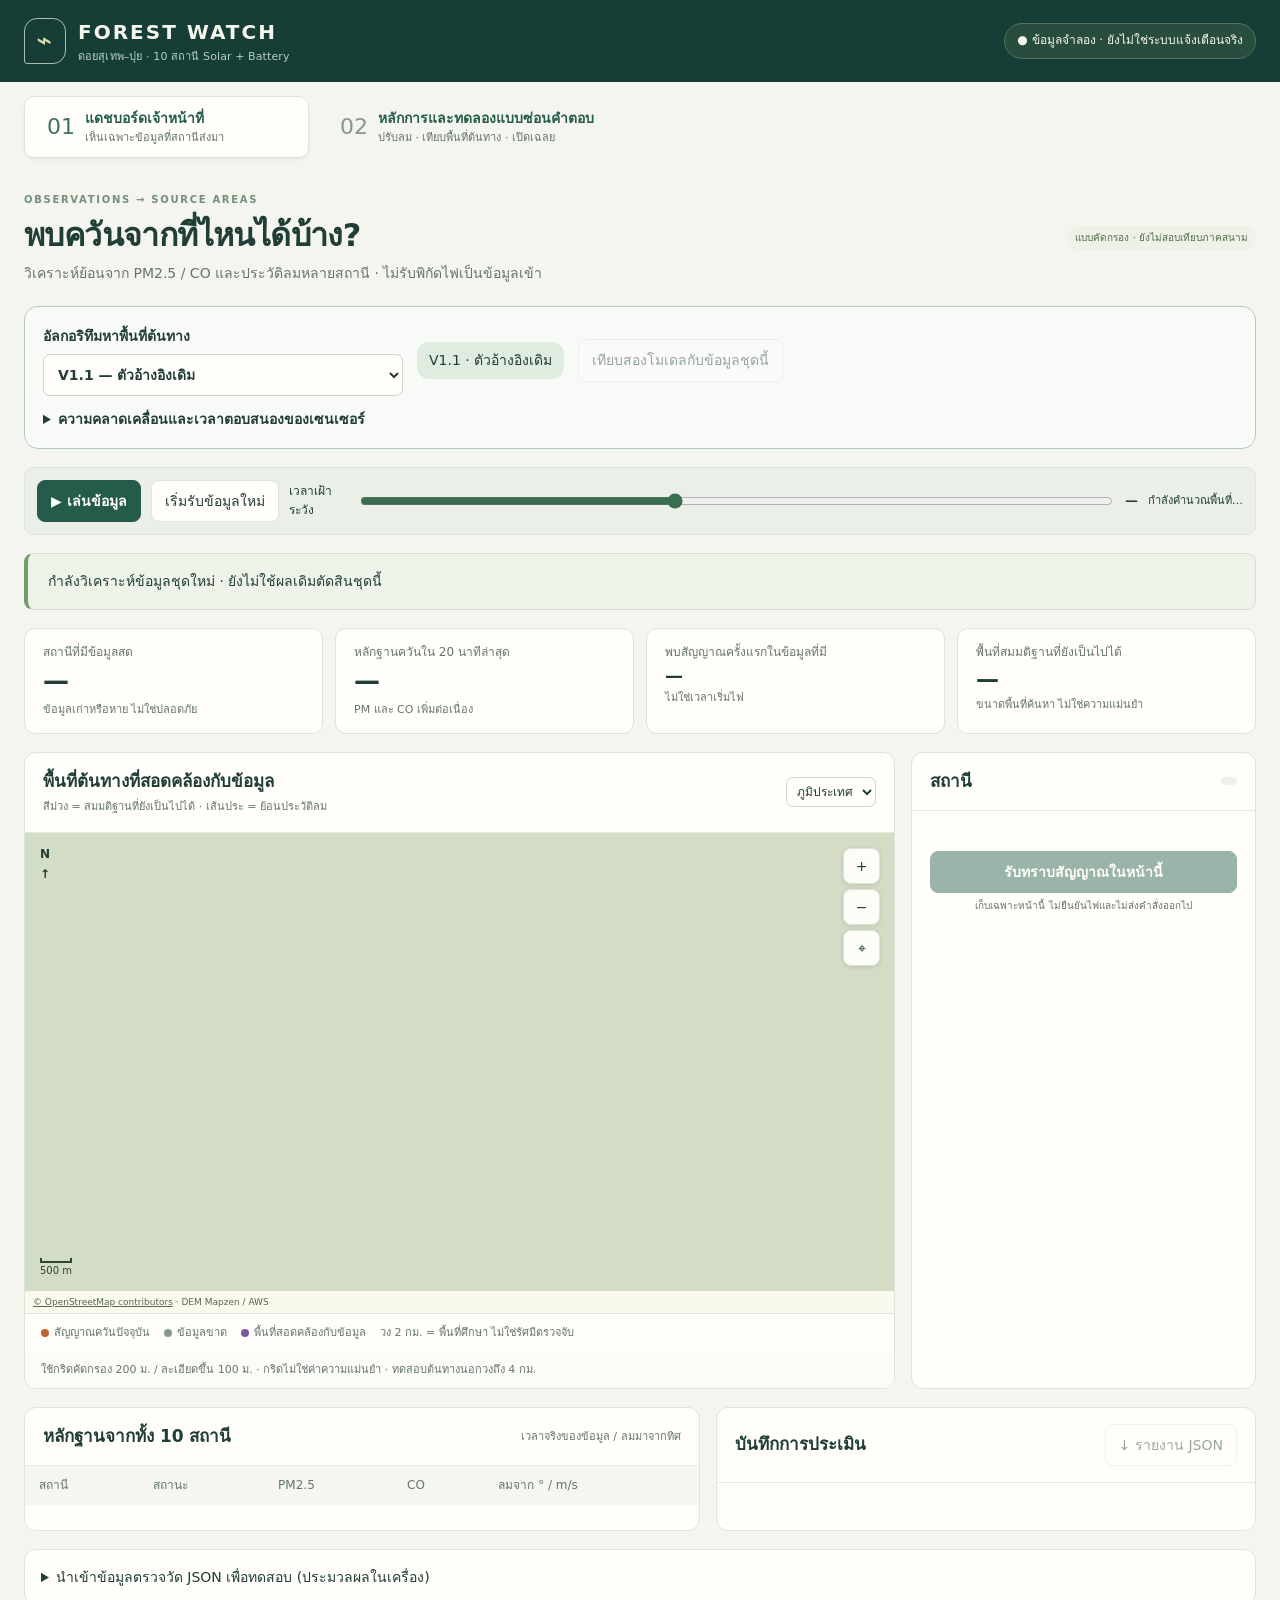
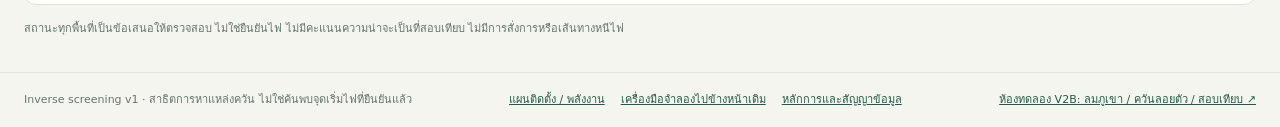
==== commit aecfa348: "feat: add experimental terrain wind, plume-rise and collocation workbench Separate terrain.html from" ====
--- a/index.html
+++ b/index.html
@@ -17,5 +17,5 @@
 <div class="explanation-grid"><article class="panel"><h2>ระบบไม่รู้จุดไฟได้อย่างไร?</h2><p>Worker รับเฉพาะพิกัดสถานี ค่า PM/CO ค่าพื้นหลัง เวลาวัด/เวลารับ และประวัติลม ไม่รับจุดไฟ เวลาเริ่มไฟ ชื่อฉาก หรือเฉลย</p><p>ทดลองแหล่งปล่อยควันหลายตำแหน่งและหลายเวลา ปรับขนาดสัญญาณที่ไม่ทราบค่า แล้วเทียบทั้งสถานีที่มีควันและที่ยังปกติ</p><p>V1.1 รวมพื้นที่จากลม 3 ชุด ส่วน V2A รวมลม 5 ชุดและรูปแบบการปล่อยควันหลายแบบ น้ำหนักจากแบบจำลองยังไม่ใช่ความมั่นใจภาคสนาม</p></article><article class="panel"><h2>เมื่อไรต้องบอกว่ายังระบุไม่ได้?</h2><p>หลักฐานจุดเดียวให้ได้เพียงแนวต้นลม ลมสงบ/ประวัติลมหายให้ผลประเมินไม่ได้ หากสูตรแหล่งเดียวอธิบายข้อมูลไม่ดี จะไม่ฝืนปักต้นเพลิง</p><p>หลายแหล่งควันอาจยังแยกไม่ได้ รูปแผนที่ไม่ได้คำนวณการลามของไฟ ไม่มีการยกตัว เรือนยอด หรือสนามลมที่แก้ภูมิประเทศด้วย WindNinja</p><p>ผลเฉลยเป็นการทดสอบสังเคราะห์ ไม่ใช่ความแม่นยำภาคสนาม และใช้ฝึกการตีความเท่านั้น</p></article></div></section>
 <details class="panel import-panel"><summary>นำเข้าข้อมูลตรวจวัด JSON เพื่อทดสอบ (ประมวลผลในเครื่อง)</summary><p>ไฟล์ต้องตรง Observation Contract ขนาดไม่เกิน 2 MB · แยกเวลาวัดกับเวลารับ ข้อมูลอนาคตไม่ถูกนำมาคำนวณ · ไฟล์ไม่ถูกอัปโหลด</p><input id="import-file" type="file" accept="application/json,.json" aria-label="นำเข้า observation packet"><button id="export-input">ดาวน์โหลดตัวอย่างข้อมูลที่กำลังใช้</button><p>ไฟล์นำเข้าเป็นข้อมูลที่ยังไม่ตรวจสอบ ไม่แสดงเป็นระบบรับข้อมูลสด และไม่มีเฉลยจุดจริง</p></details>
 <p class="view-note">สถานะทุกพื้นที่เป็นข้อเสนอให้ตรวจสอบ ไม่ใช่ยืนยันไฟ ไม่มีคะแนนความน่าจะเป็นที่สอบเทียบ ไม่มีการสั่งการหรือเส้นทางหนีไฟ</p></main>
-<footer class="app-footer"><span>Inverse screening v1 · สาธิตการหาแหล่งควัน ไม่ใช่ค้นพบจุดเริ่มไฟที่ยืนยันแล้ว</span><div><a href="./planning.html">แผนติดตั้ง / พลังงาน</a><a href="./forward.html#principles">เครื่องมือจำลองไปข้างหน้าเดิม</a><a href="./docs/INVERSE_SOURCE.md">หลักการและสัญญาข้อมูล</a></div></footer><noscript>ต้องเปิด JavaScript เพื่อใช้งาน</noscript>
+<footer class="app-footer"><span>Inverse screening v1 · สาธิตการหาแหล่งควัน ไม่ใช่ค้นพบจุดเริ่มไฟที่ยืนยันแล้ว</span><div><a href="./planning.html">แผนติดตั้ง / พลังงาน</a><a href="./forward.html#principles">เครื่องมือจำลองไปข้างหน้าเดิม</a><a href="./docs/INVERSE_SOURCE.md">หลักการและสัญญาข้อมูล</a></div> <a href="./terrain.html">ห้องทดลอง V2B: ลมภูเขา / ควันลอยตัว / สอบเทียบ ↗</a></footer><noscript>ต้องเปิด JavaScript เพื่อใช้งาน</noscript>
 <script src="./data/plan.js"></script><script src="./data/context.js"></script><script src="./core.js"></script><script src="./siting.js"></script><script src="./console-map.js"></script><script src="./inverse-engine.js"></script><script src="./inverse-simulator.js"></script><script src="./bayes-engine.js"></script><script src="./v2a-simulator.js"></script><script src="./bayes-panel.js"></script><script src="./inverse-ui.js"></script></body></html>
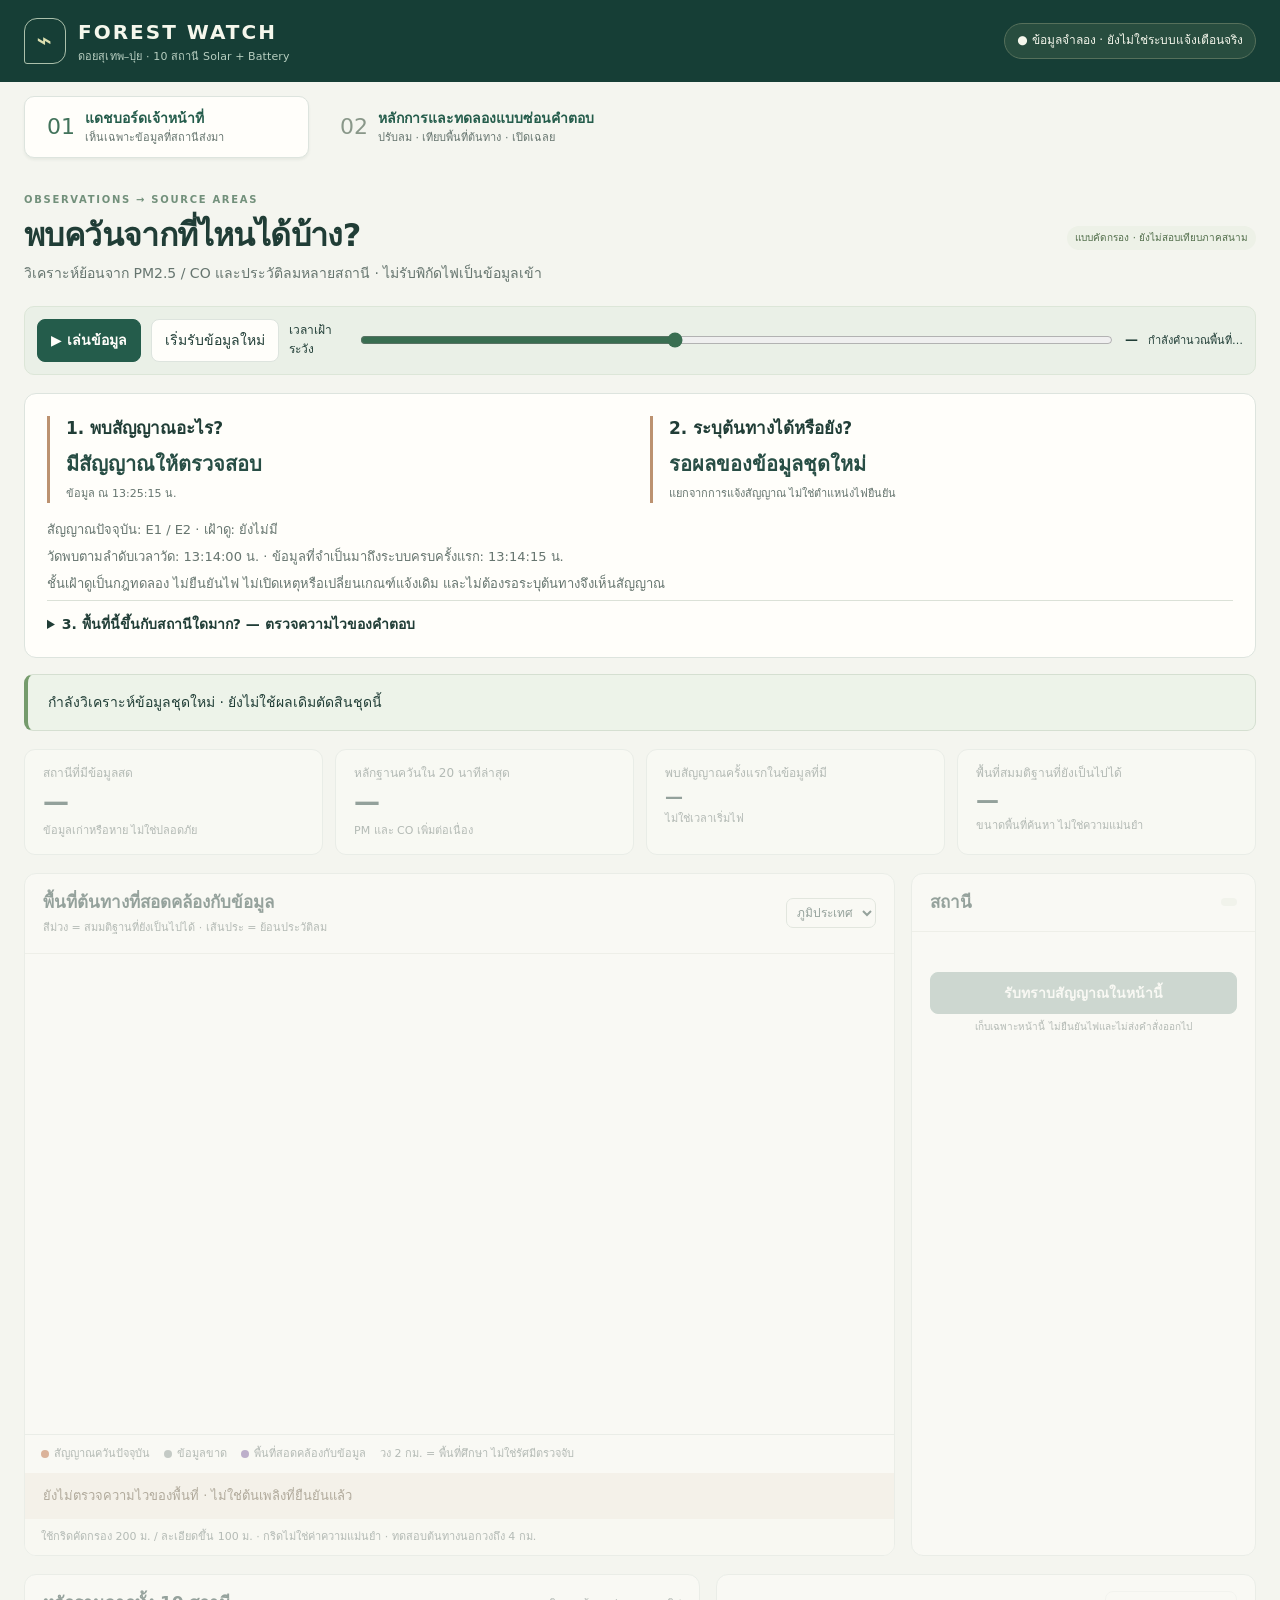
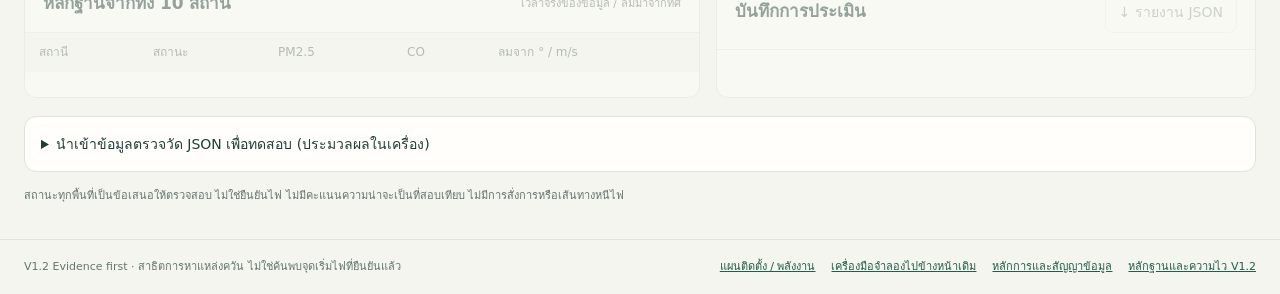
==== commit 711539fe: "feat: V1.2 evidence-first watch and auditable source-area sensitivity Keep the baseline, Bayesian an" ====
--- a/index.html
+++ b/index.html
@@ -1,4 +1,4 @@
-<!doctype html><html lang="th"><head><meta charset="utf-8"><meta name="viewport" content="width=device-width,initial-scale=1"><meta name="theme-color" content="#163e36"><title>Forest Watch — วิเคราะห์แหล่งควันจากเซนเซอร์</title><link rel="stylesheet" href="./console.css"><link rel="stylesheet" href="./inverse.css"><link rel="stylesheet" href="./bayes.css"></head><body>
+<!doctype html><html lang="th"><head><meta charset="utf-8"><meta name="viewport" content="width=device-width,initial-scale=1"><meta name="theme-color" content="#163e36"><title>Forest Watch — วิเคราะห์แหล่งควันจากเซนเซอร์</title><link rel="stylesheet" href="./console.css"><link rel="stylesheet" href="./inverse.css"><link rel="stylesheet" href="./bayes.css"><link rel="stylesheet" href="./assessment.css"></head><body>
 <a class="skip" href="#main">ข้ามไปเนื้อหา</a><header class="app-header"><a class="brand" href="#dashboard"><span class="brand-symbol">⌁</span><span>FOREST WATCH<small>ดอยสุเทพ–ปุย · 10 สถานี Solar + Battery</small></span></a><span class="demo-badge" id="data-mode">● ข้อมูลจำลอง · ยังไม่ใช่ระบบแจ้งเตือนจริง</span></header>
 <nav class="primary-nav" aria-label="สองส่วนหลัก"><a id="nav-dashboard" href="#dashboard"><span class="nav-number">01</span><span><b>แดชบอร์ดเจ้าหน้าที่</b><small>เห็นเฉพาะข้อมูลที่สถานีส่งมา</small></span></a><a id="nav-principles" href="#principles"><span class="nav-number">02</span><span><b>หลักการและทดลองแบบซ่อนคำตอบ</b><small>ปรับลม · เทียบพื้นที่ต้นทาง · เปิดเฉลย</small></span></a></nav>
 <main id="main"><div id="fatal" class="fatal" hidden role="alert"></div>
@@ -6,16 +6,21 @@
 <section id="principles" hidden aria-labelledby="learn-heading"><div class="page-heading"><div><p class="eyebrow">BLIND SOURCE LOCALIZATION LAB</p><h1 id="learn-heading">ให้ระบบหาต้นทาง โดยไม่บอกคำตอบ</h1><p>ตัวสร้างฉากเก็บจุดไฟแยกไว้ ตัววิเคราะห์ได้รับเพียงข้อมูลตรวจวัด</p></div><button id="replay" class="primary-button">ดูฉากนี้ในมุมเจ้าหน้าที่</button></div>
 <div class="principle-steps"><article><span>1</span><div><h3>เซนเซอร์รายงานค่า</h3><p>ใช้เวลาที่วัดจริง พร้อมค่าพื้นหลังและคุณภาพข้อมูล</p></div></article><article><span>2</span><div><h3>คำนวณต้นทางที่เป็นไปได้</h3><p>ย้อนสนามลม ทดลองหลายพื้นที่และเวลาเริ่มปล่อยควัน</p></div></article><article><span>3</span><div><h3>แสดงพื้นที่ ไม่ฟันธงจุดเดียว</h3><p>เก็บทางเลือกที่อธิบายข้อมูลได้ และแสดงเมื่อข้อมูลไม่พอ</p></div></article></div>
 <div class="panel lab-controls"><label>ชุดทดลอง<select id="lab-preset"><option value="single">แหล่งควันเดียว · ลมคงที่</option><option value="changing">ลมเปลี่ยนทิศระหว่างเหตุ</option><option value="noise">ค่าคลาดเคลื่อน / ส่งข้อมูลช้า / ขาดช่วง</option><option value="outside">แหล่งควันนอกวง 2 กม.</option><option value="multiple">แหล่งควันสองแห่ง</option><option value="single-sensor">เหลือสถานีรับข้อมูลเดียว</option><option value="calm">ลมสงบ</option><option value="dust">ฝุ่นริมทาง ไม่มี CO เพิ่ม</option><option value="offline">ฝั่งตะวันตกขาดการติดต่อ</option><option value="none">ไม่มีควันในฉาก</option><option value="pulse">ควันเป็นช่วงแล้วหยุด (ชุด V2A)</option><option value="ramp">ควันค่อย ๆ เพิ่ม (ชุด V2A)</option><option value="intermittent">ควันเป็นพัก ๆ / ขาดข้อมูล (ชุด V2A)</option><option value="sensor-lag">เซนเซอร์ E2 ตอบสนองช้า (ชุด V2A)</option></select></label><label>ลมพัดไป<select id="lab-wind"><option value="0">เหนือ 0°</option><option value="45">ตะวันออกเฉียงเหนือ 45°</option><option value="75" selected>ตะวันออกเฉียงเหนือค่อนไปตะวันออก 75°</option><option value="90">ตะวันออก 90°</option><option value="135">ตะวันออกเฉียงใต้ 135°</option><option value="180">ใต้ 180°</option><option value="225">ตะวันตกเฉียงใต้ 225°</option><option value="270">ตะวันตก 270°</option><option value="315">ตะวันตกเฉียงเหนือ 315°</option></select></label><label>ความเร็วลม (m/s)<input id="lab-speed" type="number" min="0" max="8" step="0.5" value="2"></label><button id="apply-scene" class="primary-button">เริ่มฉากใหม่</button><button id="reveal" class="quiet-button">เปิดเฉลยจุดกำเนิดควัน</button><details><summary>เปลี่ยนจุดเริ่มด้วยพิกัด</summary><p>แก้ได้เฉพาะหน้านี้ / ดับเบิลคลิกบนแผนที่ · ไม่ส่งพิกัดเข้าโมเดลย้อนกลับ</p><label>Latitude<input id="truth-lat" type="number" step="0.000001"></label><label>Longitude<input id="truth-lon" type="number" step="0.000001"></label><button id="apply-truth">ใช้พิกัดนี้สร้างฉาก</button></details></div><div id="truth-result" class="learn-explanation" hidden></div></section>
-<section class="model-panel" aria-label="เลือกรุ่นวิเคราะห์"><div class="model-toolbar"><label>อัลกอริทึมหาพื้นที่ต้นทาง<select id="model-choice"><option value="baseline">V1.1 — ตัวอ้างอิงเดิม</option><option value="v2a">V2A — Bayesian + ความคลาดเคลื่อน (ทดลอง)</option></select></label><span id="model-badge"></span><button id="compare-models" disabled>เทียบสองโมเดลกับข้อมูลชุดนี้</button></div><div id="model-diagnostics"></div><div id="model-comparison" role="status"></div><details><summary>ความคลาดเคลื่อนและเวลาตอบสนองของเซนเซอร์</summary><p>ค่าเริ่มต้นเป็นสมมติฐาน ไม่ใช่ผลสอบเทียบ ตัวเลข σ คือส่วนเบี่ยงเบนมาตรฐานที่ใช้ให้น้ำหนักข้อมูล ไม่เปลี่ยนเกณฑ์แจ้งควันของสถานี · ความคลาดเคลื่อนค่าพื้นหลังเริ่มต้น PM 5 µg/m³ / CO 0.04 ppm · ไม่มีการเรียนรู้ค่าพื้นหลังขณะมีควัน</p><div class="table-scroll"><table class="sensor-model-table"><thead><tr><th>สถานี</th><th>PM σ (µg/m³)</th><th>CO σ (ppm)</th><th>หน่วงตอบสนอง (วินาที)</th></tr></thead><tbody id="sensor-models"></tbody></table></div><button id="apply-sensor-models">ใช้ค่านี้กับ V2A</button> <button id="reset-sensor-models">คืนค่าสมมติฐาน</button><p id="sensor-model-error" class="model-error" role="alert"></p></details></section>
+<section id="experimental-models" hidden class="model-panel" aria-label="เลือกรุ่นวิเคราะห์"><div class="model-toolbar"><label>อัลกอริทึมหาพื้นที่ต้นทาง<select id="model-choice"><option value="baseline">V1.1 — ตัวอ้างอิงเดิม</option><option value="v2a">V2A — Bayesian + ความคลาดเคลื่อน (ทดลอง)</option></select></label><span id="model-badge"></span><button id="compare-models" disabled>เทียบสองโมเดลกับข้อมูลชุดนี้</button></div><div id="model-diagnostics"></div><div id="model-comparison" role="status"></div><details><summary>ความคลาดเคลื่อนและเวลาตอบสนองของเซนเซอร์</summary><p>ค่าเริ่มต้นเป็นสมมติฐาน ไม่ใช่ผลสอบเทียบ ตัวเลข σ คือส่วนเบี่ยงเบนมาตรฐานที่ใช้ให้น้ำหนักข้อมูล ไม่เปลี่ยนเกณฑ์แจ้งควันของสถานี · ความคลาดเคลื่อนค่าพื้นหลังเริ่มต้น PM 5 µg/m³ / CO 0.04 ppm · ไม่มีการเรียนรู้ค่าพื้นหลังขณะมีควัน</p><div class="table-scroll"><table class="sensor-model-table"><thead><tr><th>สถานี</th><th>PM σ (µg/m³)</th><th>CO σ (ppm)</th><th>หน่วงตอบสนอง (วินาที)</th></tr></thead><tbody id="sensor-models"></tbody></table></div><button id="apply-sensor-models">ใช้ค่านี้กับ V2A</button> <button id="reset-sensor-models">คืนค่าสมมติฐาน</button><p id="sensor-model-error" class="model-error" role="alert"></p></details></section>
 <div class="playback"><button id="play" class="primary-button">▶ เล่นข้อมูล</button><button id="restart">เริ่มรับข้อมูลใหม่</button><label class="time-slider">เวลาเฝ้าระวัง <input id="minute" aria-label="นาทีของข้อมูลที่รับแล้ว" type="range" min="0" max="60" step="1" value="25"></label><b id="clock">—</b><span id="computing" role="status">กำลังวิเคราะห์…</span></div>
+<section class="panel assessment-panel" aria-label="หลักฐานและความไวของพื้นที่ V1.2">
+<div class="assessment-stages"><article><h2>1. พบสัญญาณอะไร?</h2><strong id="evidence-stage">กำลังตรวจข้อมูล</strong><small id="evidence-time"></small></article><article><h2>2. ระบุต้นทางได้หรือยัง?</h2><strong id="location-stage">รอผล</strong><small>แยกจากการแจ้งสัญญาณ ไม่ใช่ตำแหน่งไฟยืนยัน</small></article></div>
+<div id="evidence-details" class="assessment-details" role="status"></div>
+<details class="sensitivity-details"><summary>3. พื้นที่นี้ขึ้นกับสถานีใดมาก? — ตรวจความไวของคำตอบ</summary><p>ทดลองตัดข้อมูลทีละสถานี ปรับทิศลม ±10° และผ่อนข้อจำกัดจากสถานีเงียบแบบสุดขอบ ไม่มีการเลือกพื้นที่ที่เล็กที่สุดหรือเปลี่ยนคำตอบเดิมอัตโนมัติ</p><div class="sensitivity-controls"><button id="sensitivity-run" disabled>ตรวจความไวของพื้นที่ (ขณะพักข้อมูล)</button><button id="sensitivity-cancel" hidden>ยกเลิก</button></div><p id="sensitivity-status" role="status"></p><div class="table-scroll"><table><thead><tr><th>เงื่อนไข</th><th>ผล</th><th>พื้นที่ซ้อนทับ IoU</th><th>ศูนย์กลางพื้นที่เลื่อน (ม.)</th><th>พื้นที่ (ตร.กม.)</th></tr></thead><tbody id="sensitivity-rows"></tbody></table></div><p>IoU 1 = พื้นที่ตรงกัน / 0 = ไม่ซ้อนทับ ศูนย์กลางเป็นสถิติของพื้นที่ ไม่ใช่พิกัดต้นเพลิง ค่าตัดสินความไวเป็นสมมติฐาน ไม่ใช่ระดับความมั่นใจภาคสนาม</p><p>การไม่ใช้ค่าปกติเป็นเพียง stress test ไม่ได้พิสูจน์ว่าควันลอยสูงและไม่ลบข้อมูลเงียบออกจากตัวหลัก</p></details>
+</section>
 <div id="situation" class="situation" role="status"></div>
 <div class="metric-row"><article><span>สถานีที่มีข้อมูลสด</span><strong id="online">—</strong><small>ข้อมูลเก่าหรือหาย ไม่ใช่ปลอดภัย</small></article><article><span>หลักฐานควันใน 20 นาทีล่าสุด</span><strong id="support">—</strong><small>PM และ CO เพิ่มต่อเนื่อง</small></article><article><span>พบสัญญาณครั้งแรกในข้อมูลที่มี</span><strong id="first-signal" class="long">—</strong><small>ไม่ใช่เวลาเริ่มไฟ</small></article><article><span>พื้นที่สมมติฐานที่ยังเป็นไปได้</span><strong id="area">—</strong><small>ขนาดพื้นที่ค้นหา ไม่ใช่ความแม่นยำ</small></article></div>
-<div class="ops-grid"><section class="panel map-panel"><div class="panel-heading"><div><h2>พื้นที่ต้นทางที่สอดคล้องกับข้อมูล</h2><small>สีม่วง = สมมติฐานที่ยังเป็นไปได้ · เส้นประ = ย้อนประวัติลม</small></div><select id="basemap" aria-label="แผนที่ฐาน"><option value="terrain">ภูมิประเทศ</option><option value="satellite">ดาวเทียม</option></select></div><div id="inverse-map" class="map-host" aria-label="แผนที่พื้นที่ต้นทางควันที่ประเมิน"></div><div class="map-legend"><span><i class="dot suspect"></i>สัญญาณควันปัจจุบัน</span><span><i class="dot unknown"></i>ข้อมูลขาด</span><span><i class="dot fit"></i>พื้นที่สอดคล้องกับข้อมูล</span><span>วง 2 กม. = พื้นที่ศึกษา ไม่ใช่รัศมีตรวจจับ</span></div><div class="map-footer">ใช้กริดคัดกรอง 200 ม. / ละเอียดขึ้น 100 ม. · กริดไม่ใช่ค่าความแม่นยำ · ทดสอบต้นทางนอกวงถึง 4 กม.</div></section>
+<div class="ops-grid"><section class="panel map-panel"><div class="panel-heading"><div><h2>พื้นที่ต้นทางที่สอดคล้องกับข้อมูล</h2><small>สีม่วง = สมมติฐานที่ยังเป็นไปได้ · เส้นประ = ย้อนประวัติลม</small></div><select id="basemap" aria-label="แผนที่ฐาน"><option value="terrain">ภูมิประเทศ</option><option value="satellite">ดาวเทียม</option></select></div><div id="inverse-map" class="map-host" aria-label="แผนที่พื้นที่ต้นทางควันที่ประเมิน"></div><div class="map-legend"><span><i class="dot suspect"></i>สัญญาณควันปัจจุบัน</span><span><i class="dot unknown"></i>ข้อมูลขาด</span><span><i class="dot fit"></i>พื้นที่สอดคล้องกับข้อมูล</span><span>วง 2 กม. = พื้นที่ศึกษา ไม่ใช่รัศมีตรวจจับ</span></div><p id="location-sensitivity-note" class="sensitivity-note" role="status">ยังไม่ตรวจความไวของพื้นที่ · ไม่ใช่ต้นเพลิงที่ยืนยันแล้ว</p><div class="map-footer">ใช้กริดคัดกรอง 200 ม. / ละเอียดขึ้น 100 ม. · กริดไม่ใช่ค่าความแม่นยำ · ทดสอบต้นทางนอกวงถึง 4 กม.</div></section>
 <aside class="panel station-panel"><div class="panel-heading"><h2 id="station-title">สถานี</h2><span id="station-status" class="status-chip"></span></div><div id="station-values" class="reading-grid"></div><p id="station-note" class="station-note"></p><div id="station-charts" class="station-charts"></div><button id="ack" class="primary-button full-width" disabled>รับทราบสัญญาณในหน้านี้</button><small class="local-note">เก็บเฉพาะหน้านี้ ไม่ยืนยันไฟและไม่ส่งคำสั่งออกไป</small></aside></div>
 <div class="bottom-grid"><section class="panel"><div class="panel-heading"><h2>หลักฐานจากทั้ง 10 สถานี</h2><small>เวลาจริงของข้อมูล / ลมมาจากทิศ</small></div><div class="table-scroll"><table class="station-table"><thead><tr><th>สถานี</th><th>สถานะ</th><th>PM2.5</th><th>CO</th><th>ลมจาก ° / m/s</th></tr></thead><tbody id="station-table"></tbody></table></div></section><section class="panel"><div class="panel-heading"><h2>บันทึกการประเมิน</h2><button id="export-report">↓ รายงาน JSON</button></div><div id="zones" class="zone-list"></div><ol id="events" class="event-list"></ol></section></div>
-<section id="principles-extra" hidden><section class="panel benchmark-panel"><div class="panel-heading"><h2>V2A ดีกว่าเดิมจริงไหม?</h2><button id="load-benchmark">ดูผลชุดทดสอบเปรียบเทียบ</button></div><p>เทียบทั้งการครอบคลุมต้นทางจริง พื้นที่ค้นหา และกรณีที่ยังตอบไม่ได้ ไม่ตัดฉากที่พลาดทิ้ง</p><div id="benchmark-results" class="table-scroll"></div><a href="./data/v2a-benchmark.json">ผลครบทุกฉาก JSON</a> · <a href="./docs/V2A_BAYESIAN.md">หลักการ V2A และข้อจำกัด</a></section><section class="panel direction-panel"><div class="panel-heading"><div><h2>จุดเริ่มเดียวกัน ลมต่างทิศ ตรวจสัญญาณเมื่อไร?</h2><p>จำลองข้อมูลทั้ง 60 นาทีเพื่อเปรียบเทียบ เฉพาะหน้านี้ · ไม่ใช่เวลาที่ระบุต้นทางได้</p></div><button id="compare-winds">คำนวณ 8 ทิศ</button></div><div class="table-scroll"><table><thead><tr><th>ลมพัดไป</th><th>สถานีเริ่มมีสัญญาณ</th><th>หลังเริ่มปล่อยควันสมมติ</th></tr></thead><tbody id="direction-table"></tbody></table></div></section>
+<section id="principles-extra" hidden><p><a href="./terrain.html">ห้องทดลอง V2B: ลมภูเขา / ควันลอยตัว / สอบเทียบ ↗</a></p><section class="panel benchmark-panel"><div class="panel-heading"><h2>V2A ดีกว่าเดิมจริงไหม?</h2><button id="load-benchmark">ดูผลชุดทดสอบเปรียบเทียบ</button></div><p>เทียบทั้งการครอบคลุมต้นทางจริง พื้นที่ค้นหา และกรณีที่ยังตอบไม่ได้ ไม่ตัดฉากที่พลาดทิ้ง</p><div id="benchmark-results" class="table-scroll"></div><a href="./data/v2a-benchmark.json">ผลครบทุกฉาก JSON</a> · <a href="./docs/V2A_BAYESIAN.md">หลักการ V2A และข้อจำกัด</a></section><section class="panel direction-panel"><div class="panel-heading"><div><h2>จุดเริ่มเดียวกัน ลมต่างทิศ ตรวจสัญญาณเมื่อไร?</h2><p>จำลองข้อมูลทั้ง 60 นาทีเพื่อเปรียบเทียบ เฉพาะหน้านี้ · ไม่ใช่เวลาที่ระบุต้นทางได้</p></div><button id="compare-winds">คำนวณ 8 ทิศ</button></div><div class="table-scroll"><table><thead><tr><th>ลมพัดไป</th><th>สถานีเริ่มมีสัญญาณ</th><th>หลังเริ่มปล่อยควันสมมติ</th></tr></thead><tbody id="direction-table"></tbody></table></div></section>
 <div class="explanation-grid"><article class="panel"><h2>ระบบไม่รู้จุดไฟได้อย่างไร?</h2><p>Worker รับเฉพาะพิกัดสถานี ค่า PM/CO ค่าพื้นหลัง เวลาวัด/เวลารับ และประวัติลม ไม่รับจุดไฟ เวลาเริ่มไฟ ชื่อฉาก หรือเฉลย</p><p>ทดลองแหล่งปล่อยควันหลายตำแหน่งและหลายเวลา ปรับขนาดสัญญาณที่ไม่ทราบค่า แล้วเทียบทั้งสถานีที่มีควันและที่ยังปกติ</p><p>V1.1 รวมพื้นที่จากลม 3 ชุด ส่วน V2A รวมลม 5 ชุดและรูปแบบการปล่อยควันหลายแบบ น้ำหนักจากแบบจำลองยังไม่ใช่ความมั่นใจภาคสนาม</p></article><article class="panel"><h2>เมื่อไรต้องบอกว่ายังระบุไม่ได้?</h2><p>หลักฐานจุดเดียวให้ได้เพียงแนวต้นลม ลมสงบ/ประวัติลมหายให้ผลประเมินไม่ได้ หากสูตรแหล่งเดียวอธิบายข้อมูลไม่ดี จะไม่ฝืนปักต้นเพลิง</p><p>หลายแหล่งควันอาจยังแยกไม่ได้ รูปแผนที่ไม่ได้คำนวณการลามของไฟ ไม่มีการยกตัว เรือนยอด หรือสนามลมที่แก้ภูมิประเทศด้วย WindNinja</p><p>ผลเฉลยเป็นการทดสอบสังเคราะห์ ไม่ใช่ความแม่นยำภาคสนาม และใช้ฝึกการตีความเท่านั้น</p></article></div></section>
 <details class="panel import-panel"><summary>นำเข้าข้อมูลตรวจวัด JSON เพื่อทดสอบ (ประมวลผลในเครื่อง)</summary><p>ไฟล์ต้องตรง Observation Contract ขนาดไม่เกิน 2 MB · แยกเวลาวัดกับเวลารับ ข้อมูลอนาคตไม่ถูกนำมาคำนวณ · ไฟล์ไม่ถูกอัปโหลด</p><input id="import-file" type="file" accept="application/json,.json" aria-label="นำเข้า observation packet"><button id="export-input">ดาวน์โหลดตัวอย่างข้อมูลที่กำลังใช้</button><p>ไฟล์นำเข้าเป็นข้อมูลที่ยังไม่ตรวจสอบ ไม่แสดงเป็นระบบรับข้อมูลสด และไม่มีเฉลยจุดจริง</p></details>
 <p class="view-note">สถานะทุกพื้นที่เป็นข้อเสนอให้ตรวจสอบ ไม่ใช่ยืนยันไฟ ไม่มีคะแนนความน่าจะเป็นที่สอบเทียบ ไม่มีการสั่งการหรือเส้นทางหนีไฟ</p></main>
-<footer class="app-footer"><span>Inverse screening v1 · สาธิตการหาแหล่งควัน ไม่ใช่ค้นพบจุดเริ่มไฟที่ยืนยันแล้ว</span><div><a href="./planning.html">แผนติดตั้ง / พลังงาน</a><a href="./forward.html#principles">เครื่องมือจำลองไปข้างหน้าเดิม</a><a href="./docs/INVERSE_SOURCE.md">หลักการและสัญญาข้อมูล</a></div> <a href="./terrain.html">ห้องทดลอง V2B: ลมภูเขา / ควันลอยตัว / สอบเทียบ ↗</a></footer><noscript>ต้องเปิด JavaScript เพื่อใช้งาน</noscript>
-<script src="./data/plan.js"></script><script src="./data/context.js"></script><script src="./core.js"></script><script src="./siting.js"></script><script src="./console-map.js"></script><script src="./inverse-engine.js"></script><script src="./inverse-simulator.js"></script><script src="./bayes-engine.js"></script><script src="./v2a-simulator.js"></script><script src="./bayes-panel.js"></script><script src="./inverse-ui.js"></script></body></html>
+<footer class="app-footer"><span>V1.2 Evidence first · สาธิตการหาแหล่งควัน ไม่ใช่ค้นพบจุดเริ่มไฟที่ยืนยันแล้ว</span><div><a href="./planning.html">แผนติดตั้ง / พลังงาน</a><a href="./forward.html#principles">เครื่องมือจำลองไปข้างหน้าเดิม</a><a href="./docs/INVERSE_SOURCE.md">หลักการและสัญญาข้อมูล</a><a href="./docs/EVIDENCE_FIRST_V12.md">หลักฐานและความไว V1.2</a></div> </footer><noscript>ต้องเปิด JavaScript เพื่อใช้งาน</noscript>
+<script src="./data/plan.js"></script><script src="./data/context.js"></script><script src="./core.js"></script><script src="./siting.js"></script><script src="./console-map.js"></script><script src="./inverse-engine.js"></script><script src="./inverse-simulator.js"></script><script src="./bayes-engine.js"></script><script src="./v2a-simulator.js"></script><script src="./bayes-panel.js"></script><script src="./assessment-engine.js"></script><script src="./assessment-panel.js"></script><script src="./inverse-ui.js"></script></body></html>
--- a/assessment.css
+++ b/assessment.css
@@ -0,0 +1 @@
+.assessment-panel{margin:16px 0;padding:22px}.assessment-stages{display:grid;grid-template-columns:1fr 1fr;gap:20px}.assessment-stages h2{font-size:17px;margin:0 0 8px}.assessment-stages strong{display:block;font-size:20px;line-height:1.5;color:#284e45}.assessment-stages article{border-left:3px solid #bc9270;padding-left:16px}.assessment-stages small{display:block;margin-top:6px}.assessment-details{font-size:13px;line-height:1.7;margin-top:16px}.assessment-details p{margin:5px 0}.sensitivity-controls{display:flex;gap:12px;align-items:center;flex-wrap:wrap;margin:16px 0}.sensitivity-details{border-top:1px solid #dbe1d7;padding-top:12px}.sensitivity-details summary{font-weight:600;cursor:pointer}.sensitivity-note{padding:12px 18px;background:#f4eee2;color:#5c4d34;font-size:13px;line-height:1.7}.assessment-panel table{width:100%;min-width:650px}.assessment-panel th,.assessment-panel td{padding:10px;text-align:left;border-bottom:1px solid #e1e5dc;font-size:13px}body[data-analysis-pending="true"] #inverse-map,body[data-analysis-failed="true"] #inverse-map{visibility:hidden}body[data-analysis-pending="true"] .metric-row,body[data-analysis-pending="true"] .ops-grid,body[data-analysis-pending="true"] .bottom-grid{opacity:.45}body[data-analysis-failed="true"] .metric-row,body[data-analysis-failed="true"] .ops-grid,body[data-analysis-failed="true"] .bottom-grid{display:none}.assessment-panel button:disabled{opacity:.5;cursor:not-allowed}@media(max-width:650px){.assessment-stages{grid-template-columns:1fr}.assessment-panel{padding:16px}.assessment-stages strong{font-size:18px}.sensitivity-controls button{width:100%}}
